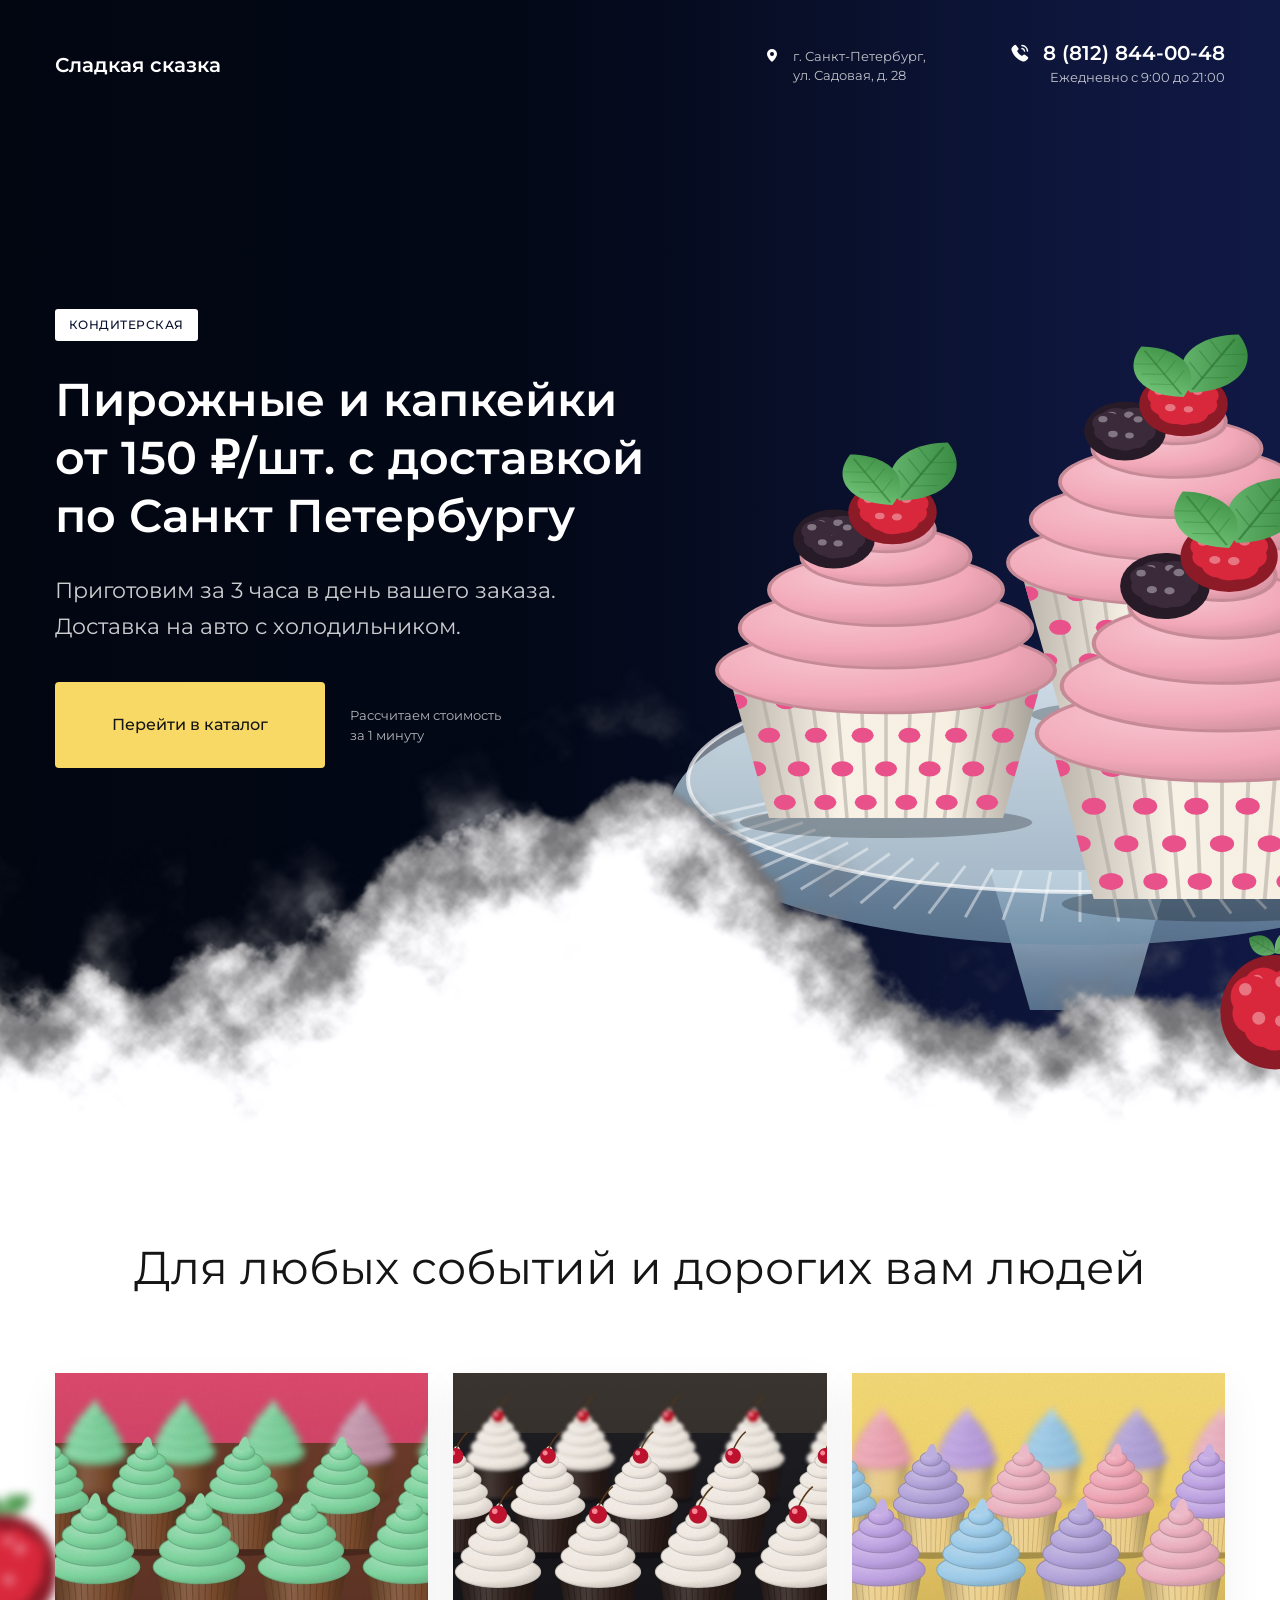
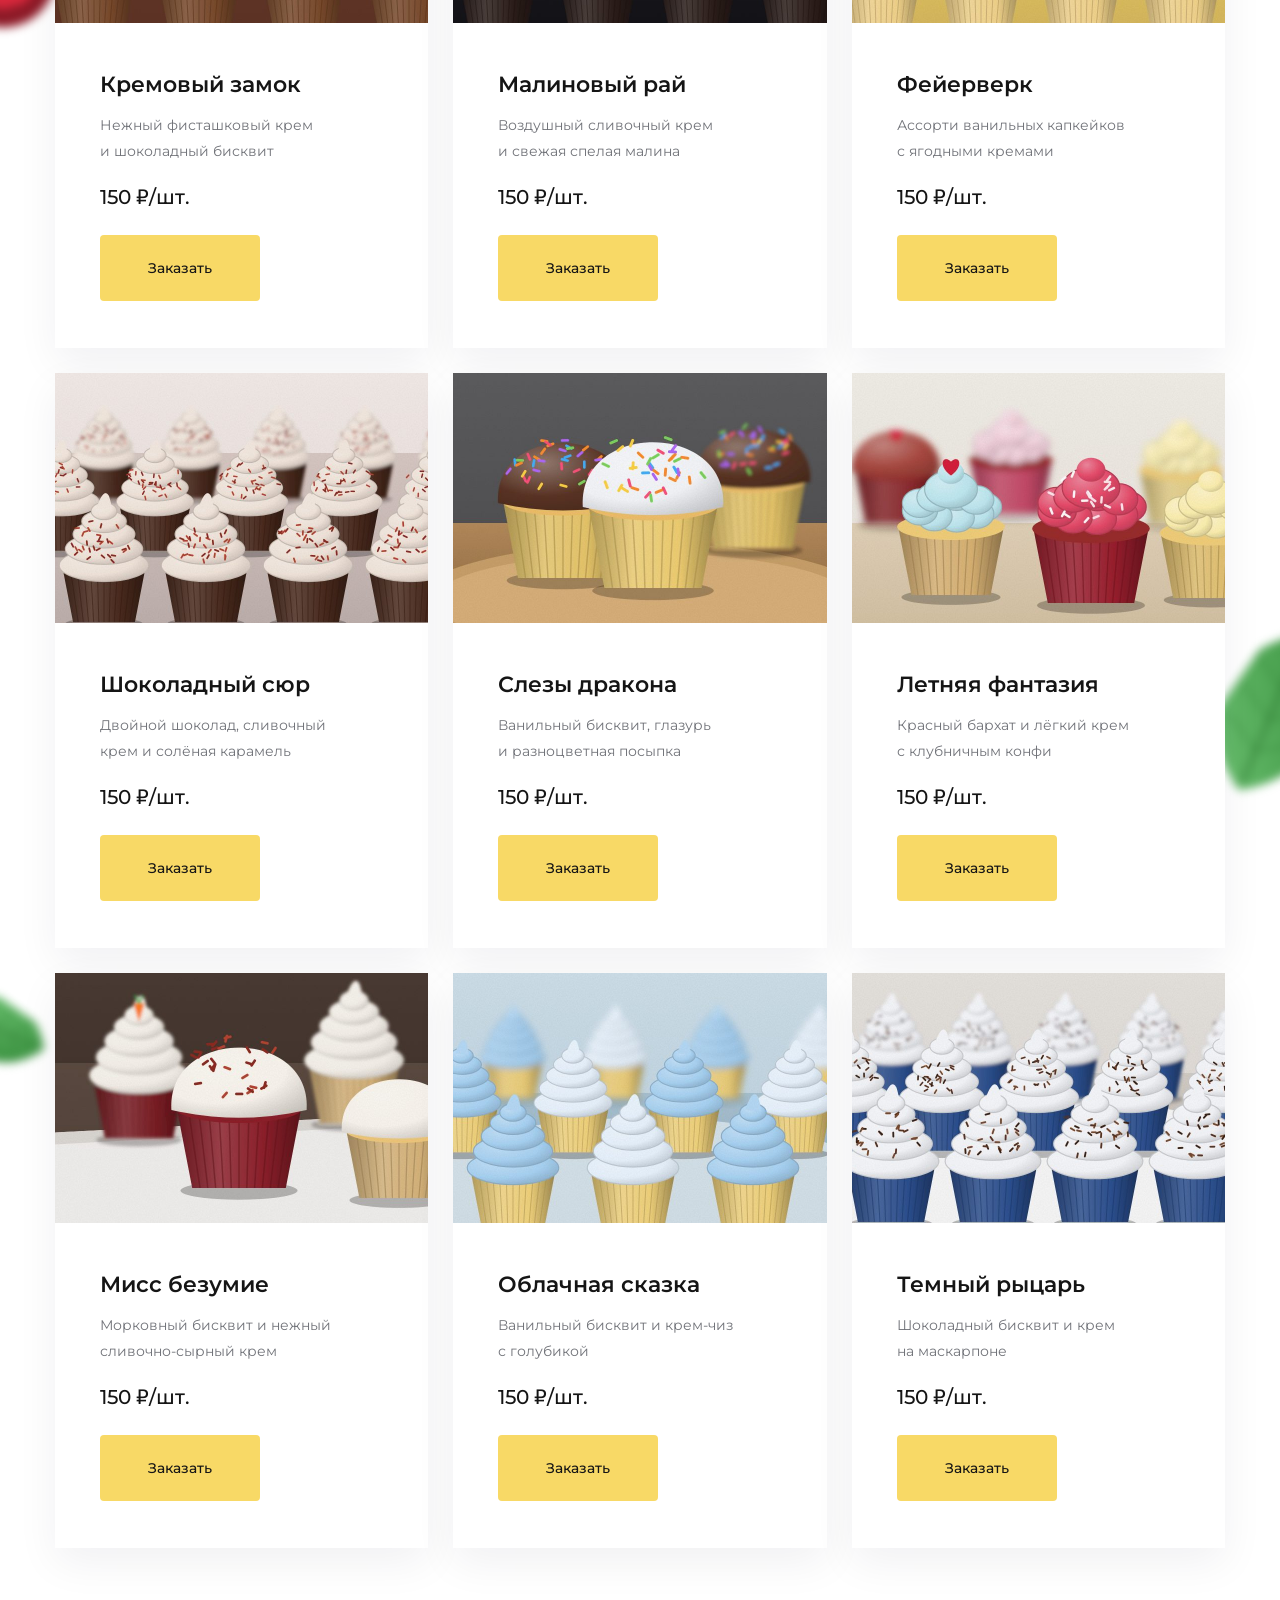
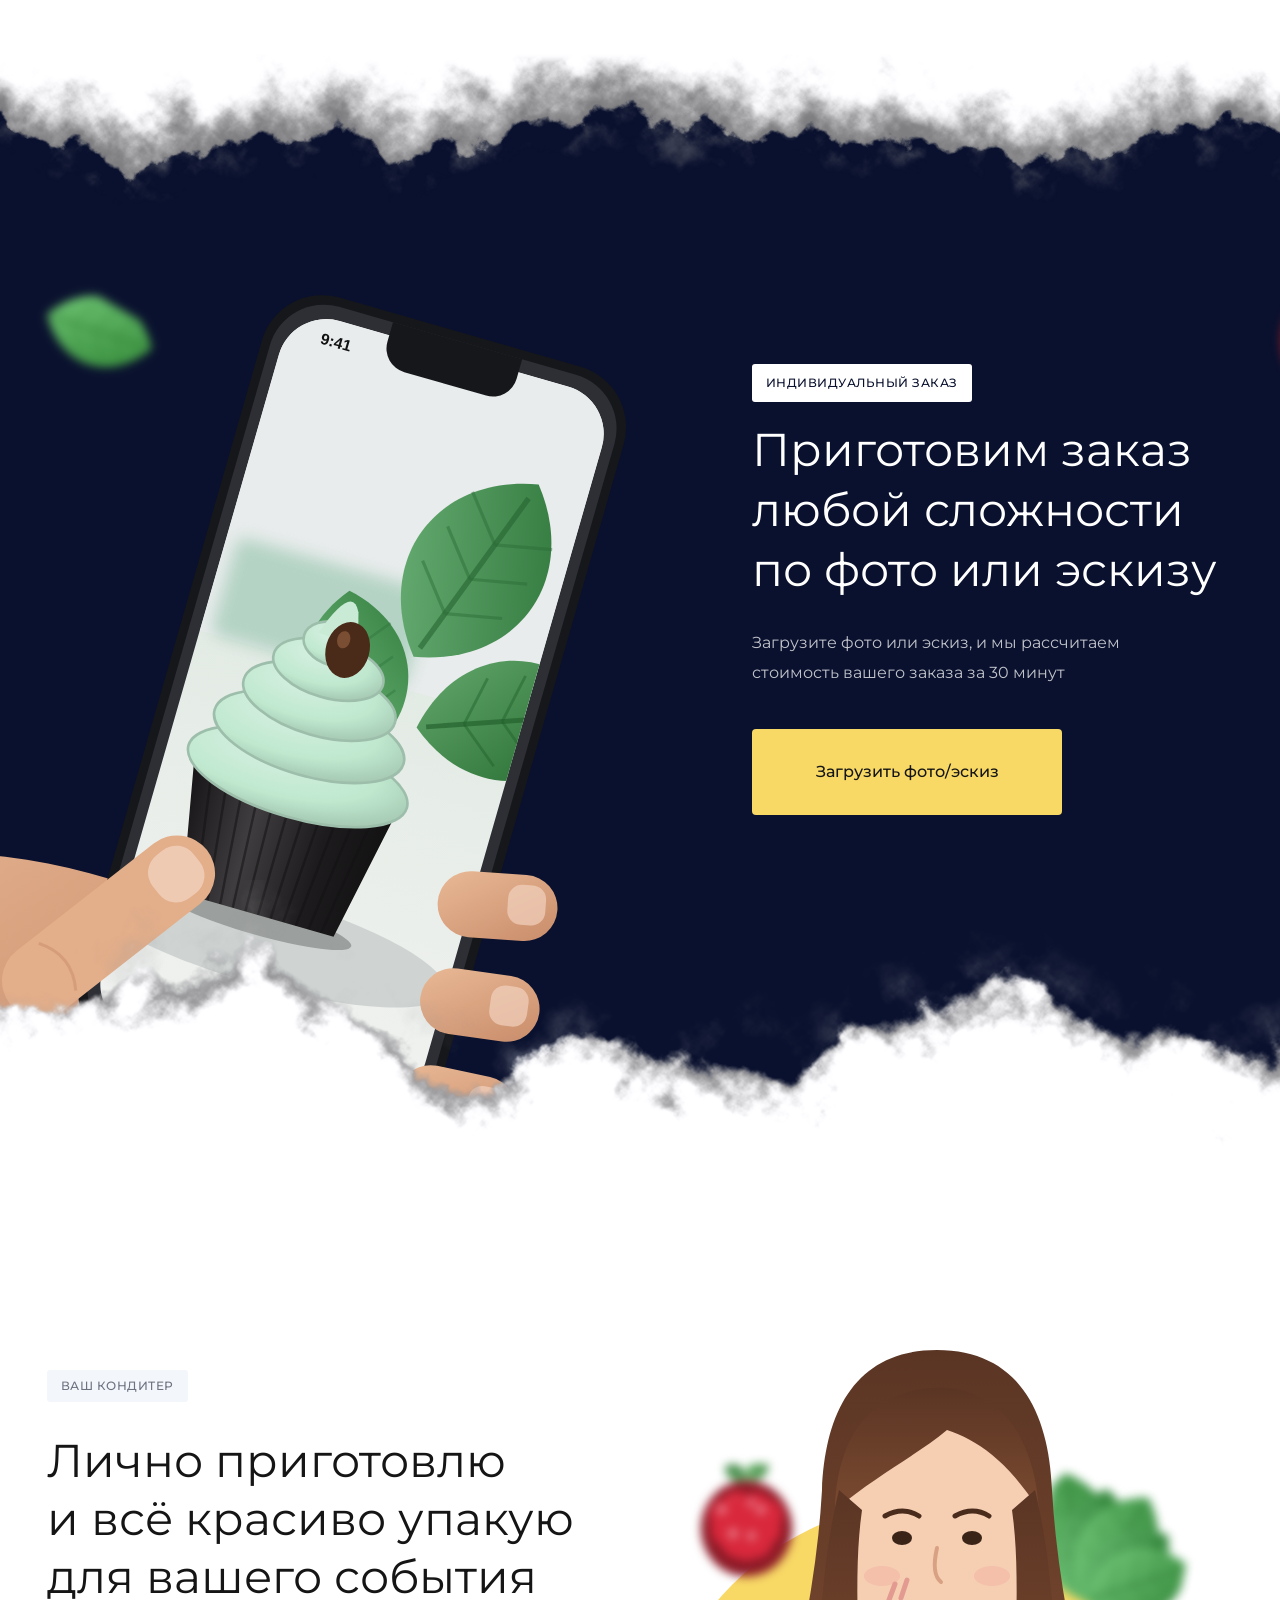
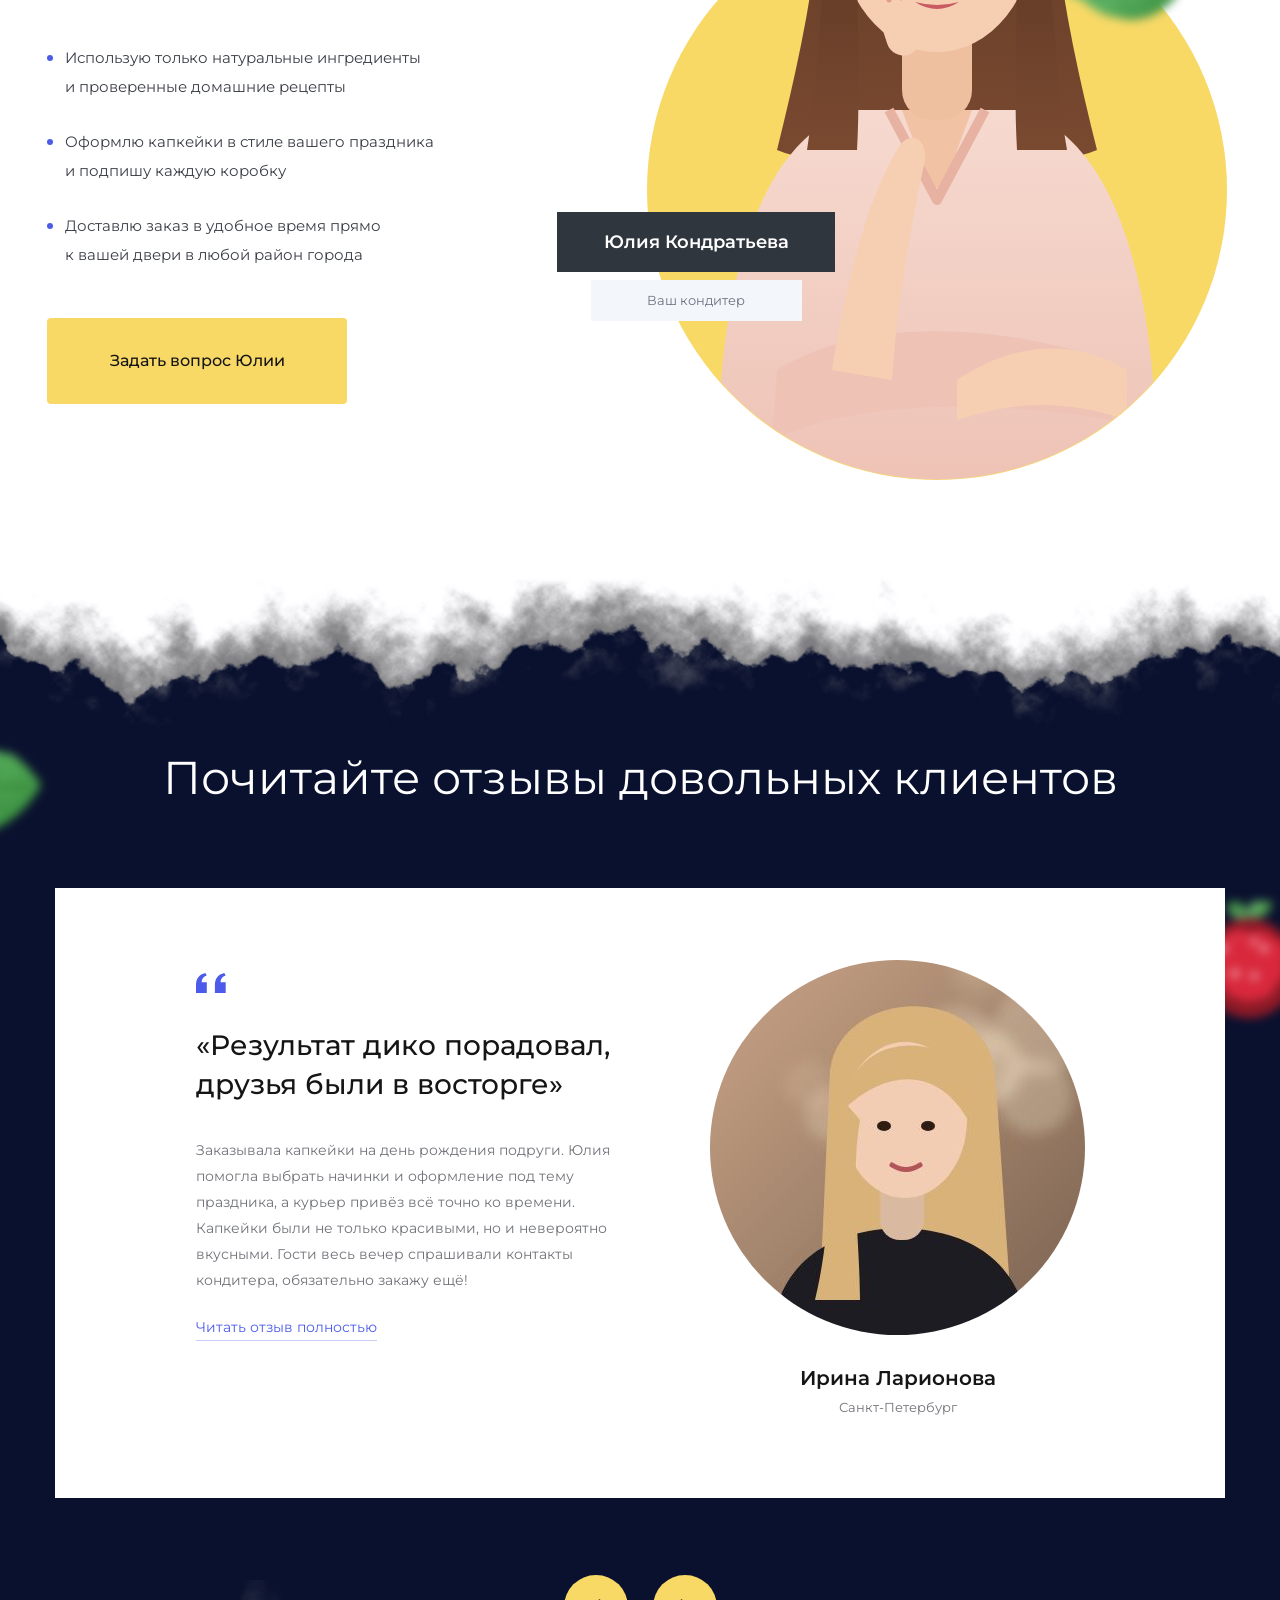
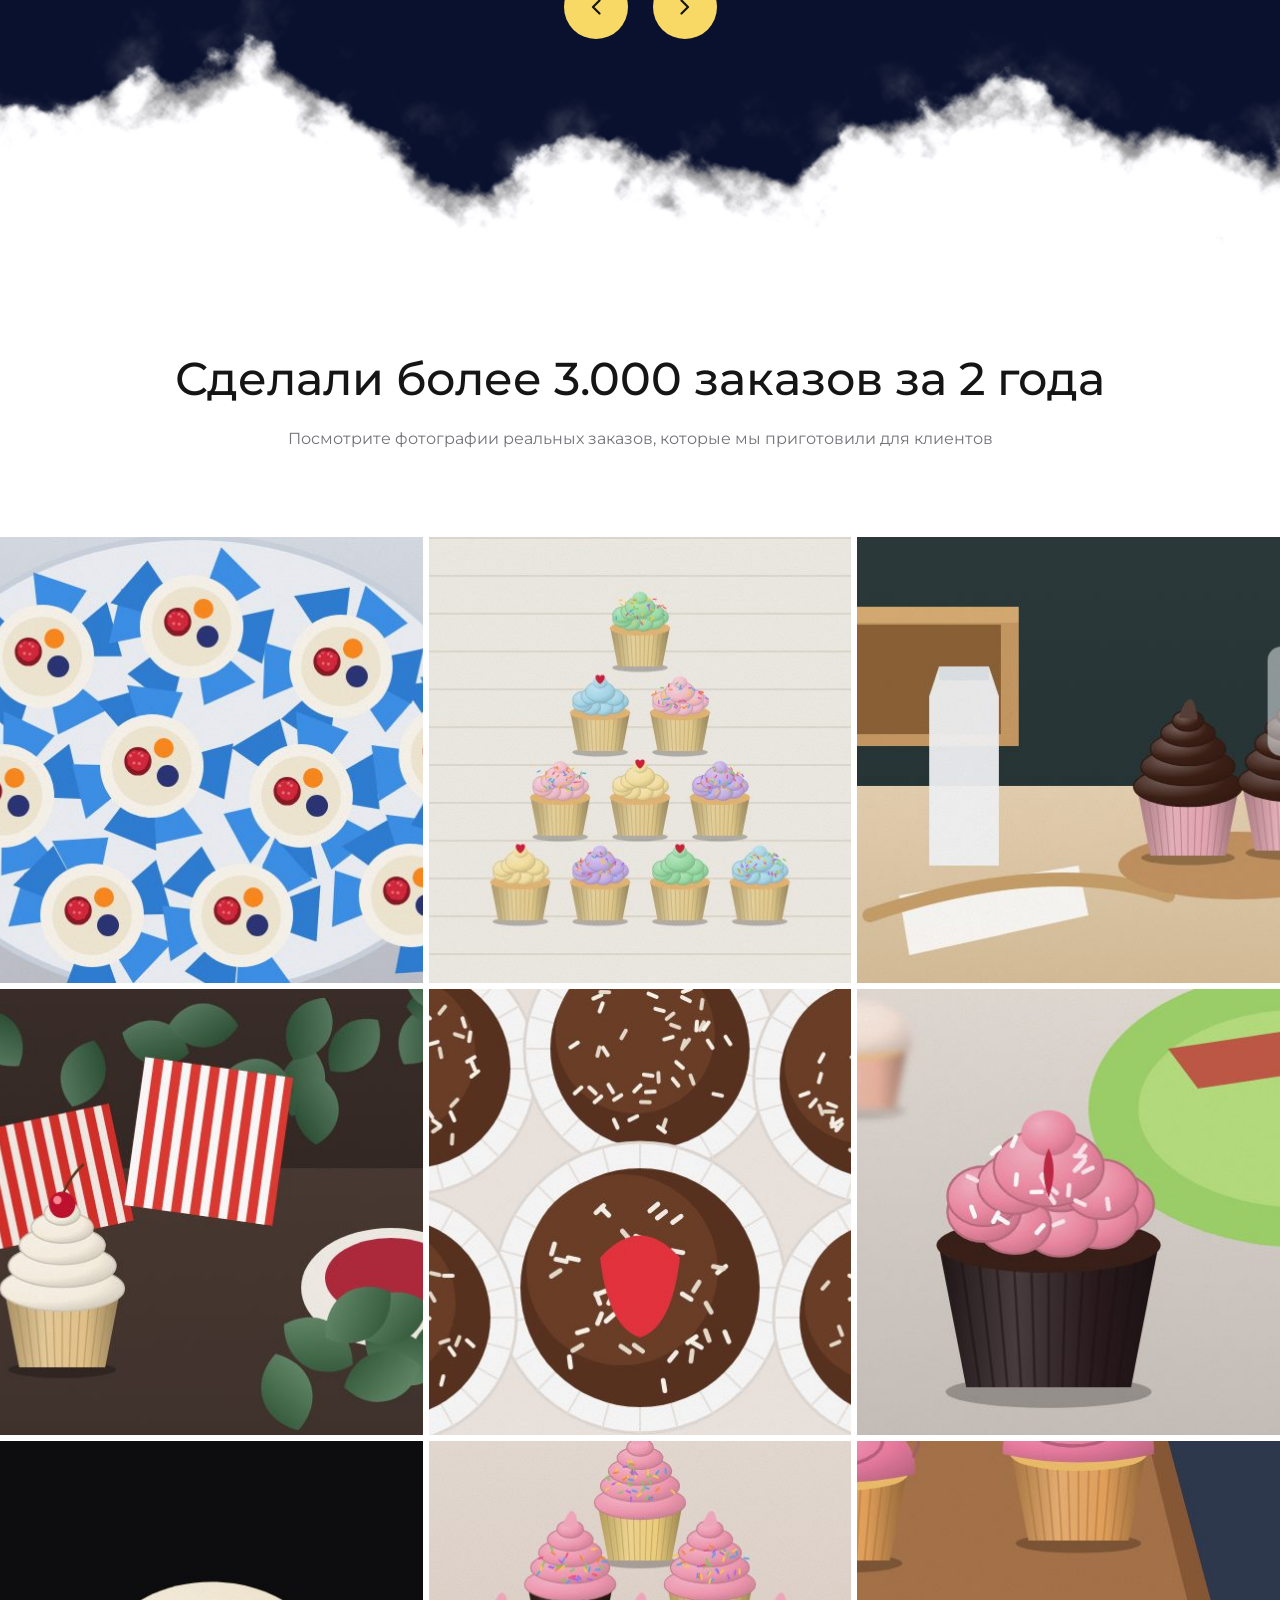
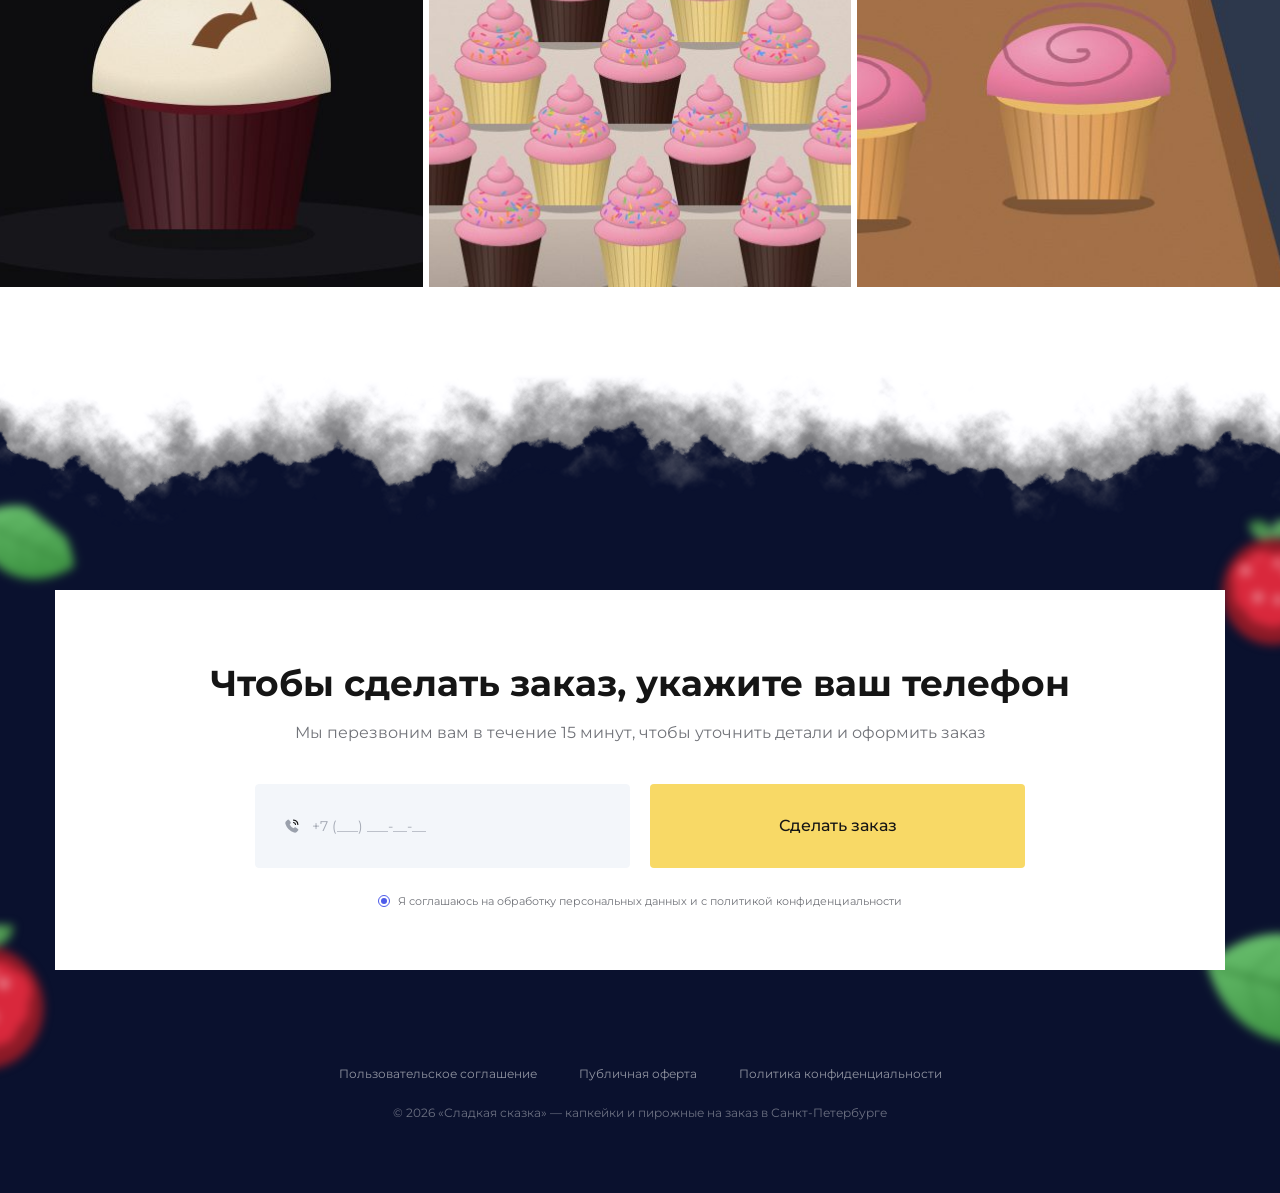
==== cupcakes/index.html @ d8fc904a "Add cupcake shop landing page ("Сладкая сказка") Static HTML/CSS/JS build of the cupcake Figma landi" ====
<!DOCTYPE html>
<html lang="ru">
<head>
  <meta charset="UTF-8">
  <meta name="viewport" content="width=device-width, initial-scale=1.0">
  <title>Сладкая сказка — пирожные и капкейки с доставкой по Санкт-Петербургу</title>
  <meta name="description" content="Пирожные и капкейки от 150 ₽/шт. Приготовим за 3 часа в день заказа и доставим по Санкт-Петербургу.">
  <link rel="stylesheet" href="css/fonts.css">
  <link rel="stylesheet" href="css/style.css">
</head>
<body>
  <svg width="0" height="0" style="position:absolute" aria-hidden="true">
    <symbol id="i-pin" viewBox="0 0 10 13">
      <path d="M5 0a5 5 0 0 0-5 5c0 3.75 5 8 5 8s5-4.25 5-8a5 5 0 0 0-5-5Zm0 7a2 2 0 1 1 0-4 2 2 0 0 1 0 4Z"/>
    </symbol>
    <symbol id="i-phone" viewBox="0 0 18 18">
      <path d="M16.6 12.7 14 10.8a1.5 1.5 0 0 0-1.9.1l-1.1 1.1a11.4 11.4 0 0 1-5-5l1.1-1.1a1.5 1.5 0 0 0 .1-1.9L5.3 1.4A1.5 1.5 0 0 0 3.1 1.2L1.4 2.9C.5 3.8.2 5.1.6 6.3a17.6 17.6 0 0 0 11.1 11.1c1.2.4 2.5.1 3.4-.8l1.7-1.7a1.5 1.5 0 0 0-.2-2.2Z"/>
      <path d="M11 1.5a6 6 0 0 1 5.5 5.5M11 4.5a3 3 0 0 1 2.5 2.5" fill="none" stroke="currentColor" stroke-width="1.5" stroke-linecap="round"/>
    </symbol>
    <symbol id="i-quote" viewBox="0 0 30 20">
      <path d="M0 20V12.2C0 5.6 3.1 1.5 9.4 0l1.3 2.6C7.4 3.8 5.8 6 5.6 9.2h5.2V20H0Zm18.9 0V12.2c0-6.6 3.1-10.7 9.4-12.2L29.6 2.6c-3.3 1.2-4.9 3.4-5.1 6.6h5.2V20H18.9Z"/>
    </symbol>
    <symbol id="i-chevron-left" viewBox="0 0 10 16">
      <path d="M8.5 1.5 2 8l6.5 6.5" fill="none" stroke="currentColor" stroke-width="2.2" stroke-linecap="round" stroke-linejoin="round"/>
    </symbol>
    <symbol id="i-chevron-right" viewBox="0 0 10 16">
      <path d="M1.5 1.5 8 8l-6.5 6.5" fill="none" stroke="currentColor" stroke-width="2.2" stroke-linecap="round" stroke-linejoin="round"/>
    </symbol>
  </svg>

  <!-- ===== Hero ===== -->
  <section class="hero">
    <img class="decor decor--blur hero__berry hero__berry--left" src="images/decor/raspberry.png" width="140" height="140" alt="">
    <img class="decor decor--blur hero__berry hero__berry--right" src="images/decor/raspberry.png" width="140" height="140" alt="">
    <img class="hero__image" src="images/hero/cupcakes.png" width="940" height="860" alt="Капкейки с ягодами на стеклянной подставке">
    <img class="decor hero__berry hero__berry--stand" src="images/decor/raspberry.png" width="140" height="140" alt="">
    <img class="hero__cloud" src="images/clouds/cloud-hero.png" width="1920" height="520" alt="">
    <img class="decor decor--blur hero__leaf" src="images/decor/leaf.png" width="180" height="120" alt="">

    <div class="container">
      <header class="header">
        <a class="logo" href="#">Сладкая сказка</a>
        <div class="header__contacts">
          <address class="header__address">
            <svg class="header__icon header__icon--pin"><use href="#i-pin"/></svg>
            <span>г. Санкт-Петербург, <br>ул. Садовая, д. 28</span>
          </address>
          <div class="header__phone">
            <svg class="header__icon header__icon--phone"><use href="#i-phone"/></svg>
            <a class="header__tel" href="tel:+78128440048">8 (812) 844-00-48</a>
            <span class="header__hours">Ежедневно с 9:00 до 21:00</span>
          </div>
        </div>
      </header>

      <div class="hero__content">
        <span class="tag">Кондитерская</span>
        <h1 class="hero__title">Пирожные и капкейки <br>от 150 ₽/шт. с доставкой <br>по Санкт Петербургу</h1>
        <p class="hero__text">Приготовим за 3 часа в день вашего заказа. <br>Доставка на авто с холодильником.</p>
        <div class="hero__actions">
          <a class="btn hero__btn" href="#catalog">Перейти в каталог</a>
          <p class="hero__note">Рассчитаем стоимость <br>за 1 минуту</p>
        </div>
      </div>
    </div>
  </section>

  <!-- ===== Catalog ===== -->
  <section class="catalog" id="catalog">
    <img class="decor decor--blur catalog__berry" src="images/decor/raspberry.png" width="140" height="140" alt="">
    <img class="decor decor--blur catalog__leaf catalog__leaf--right" src="images/decor/leaf.png" width="180" height="120" alt="">
    <img class="decor decor--blur catalog__leaf catalog__leaf--left" src="images/decor/leaf.png" width="180" height="120" alt="">

    <div class="container">
      <h2 class="title">Для любых событий и дорогих вам людей</h2>

      <ul class="catalog__list">
        <li class="card">
          <img class="card__image" src="images/catalog/cupcake-1.jpg" width="375" height="250" alt="Капкейки «Кремовый замок»">
          <div class="card__body">
            <h3 class="card__title">Кремовый замок</h3>
            <p class="card__text">Нежный фисташковый крем <br>и шоколадный бисквит</p>
            <p class="card__price">150 ₽/шт.</p>
            <a class="btn btn--sm card__btn" href="#order">Заказать</a>
          </div>
        </li>
        <li class="card">
          <img class="card__image" src="images/catalog/cupcake-2.jpg" width="375" height="250" alt="Капкейки «Малиновый рай»">
          <div class="card__body">
            <h3 class="card__title">Малиновый рай</h3>
            <p class="card__text">Воздушный сливочный крем <br>и свежая спелая малина</p>
            <p class="card__price">150 ₽/шт.</p>
            <a class="btn btn--sm card__btn" href="#order">Заказать</a>
          </div>
        </li>
        <li class="card">
          <img class="card__image" src="images/catalog/cupcake-3.jpg" width="375" height="250" alt="Капкейки «Фейерверк»">
          <div class="card__body">
            <h3 class="card__title">Фейерверк</h3>
            <p class="card__text">Ассорти ванильных капкейков <br>с ягодными кремами</p>
            <p class="card__price">150 ₽/шт.</p>
            <a class="btn btn--sm card__btn" href="#order">Заказать</a>
          </div>
        </li>
        <li class="card">
          <img class="card__image" src="images/catalog/cupcake-4.jpg" width="375" height="250" alt="Капкейки «Шоколадный сюр»">
          <div class="card__body">
            <h3 class="card__title">Шоколадный сюр</h3>
            <p class="card__text">Двойной шоколад, сливочный <br>крем и солёная карамель</p>
            <p class="card__price">150 ₽/шт.</p>
            <a class="btn btn--sm card__btn" href="#order">Заказать</a>
          </div>
        </li>
        <li class="card">
          <img class="card__image" src="images/catalog/cupcake-5.jpg" width="375" height="250" alt="Капкейки «Слезы дракона»">
          <div class="card__body">
            <h3 class="card__title">Слезы дракона</h3>
            <p class="card__text">Ванильный бисквит, глазурь <br>и разноцветная посыпка</p>
            <p class="card__price">150 ₽/шт.</p>
            <a class="btn btn--sm card__btn" href="#order">Заказать</a>
          </div>
        </li>
        <li class="card">
          <img class="card__image" src="images/catalog/cupcake-6.jpg" width="375" height="250" alt="Капкейки «Летняя фантазия»">
          <div class="card__body">
            <h3 class="card__title">Летняя фантазия</h3>
            <p class="card__text">Красный бархат и лёгкий крем <br>с клубничным конфи</p>
            <p class="card__price">150 ₽/шт.</p>
            <a class="btn btn--sm card__btn" href="#order">Заказать</a>
          </div>
        </li>
        <li class="card">
          <img class="card__image" src="images/catalog/cupcake-7.jpg" width="375" height="250" alt="Капкейки «Мисс безумие»">
          <div class="card__body">
            <h3 class="card__title">Мисс безумие</h3>
            <p class="card__text">Морковный бисквит и нежный <br>сливочно-сырный крем</p>
            <p class="card__price">150 ₽/шт.</p>
            <a class="btn btn--sm card__btn" href="#order">Заказать</a>
          </div>
        </li>
        <li class="card">
          <img class="card__image" src="images/catalog/cupcake-8.jpg" width="375" height="250" alt="Капкейки «Облачная сказка»">
          <div class="card__body">
            <h3 class="card__title">Облачная сказка</h3>
            <p class="card__text">Ванильный бисквит и крем-чиз <br>с голубикой</p>
            <p class="card__price">150 ₽/шт.</p>
            <a class="btn btn--sm card__btn" href="#order">Заказать</a>
          </div>
        </li>
        <li class="card">
          <img class="card__image" src="images/catalog/cupcake-9.jpg" width="375" height="250" alt="Капкейки «Темный рыцарь»">
          <div class="card__body">
            <h3 class="card__title">Темный рыцарь</h3>
            <p class="card__text">Шоколадный бисквит и крем <br>на маскарпоне</p>
            <p class="card__price">150 ₽/шт.</p>
            <a class="btn btn--sm card__btn" href="#order">Заказать</a>
          </div>
        </li>
      </ul>
    </div>
  </section>

  <!-- ===== Custom order ===== -->
  <section class="custom dark">
    <img class="cloud cloud--top" src="images/clouds/cloud-top.png" width="1920" height="170" alt="">
    <img class="decor decor--blur custom__leaf" src="images/decor/leaf.png" width="180" height="120" alt="">
    <img class="decor decor--blur custom__berry" src="images/decor/raspberry.png" width="140" height="140" alt="">
    <img class="custom__image" src="images/custom/phone-hand.png" width="960" height="880" alt="Фото капкейка на экране телефона">
    <img class="cloud cloud--bottom" src="images/clouds/cloud-bottom.png" width="1920" height="300" alt="">

    <div class="container">
      <div class="custom__content">
        <span class="tag">Индивидуальный заказ</span>
        <h2 class="title title--left custom__title">Приготовим заказ <br>любой сложности <br>по фото или эскизу</h2>
        <p class="custom__text">Загрузите фото или эскиз, и мы рассчитаем <br>стоимость вашего заказа за 30 минут</p>
        <label class="btn custom__btn">
          <input class="visually-hidden" type="file" accept="image/*" data-upload>
          <span data-upload-label>Загрузить фото/эскиз</span>
        </label>
      </div>
    </div>
  </section>

  <!-- ===== About ===== -->
  <section class="about">
    <div class="container">
      <div class="about__content">
        <span class="tag tag--light">Ваш кондитер</span>
        <h2 class="title title--left about__title">Лично приготовлю <br>и всё красиво упакую <br>для вашего события</h2>
        <ul class="about__list">
          <li>Использую только натуральные ингредиенты <br>и проверенные домашние рецепты</li>
          <li>Оформлю капкейки в стиле вашего праздника <br>и подпишу каждую коробку</li>
          <li>Доставлю заказ в удобное время прямо <br>к вашей двери в любой район города</li>
        </ul>
        <a class="btn about__btn" href="#order">Задать вопрос Юлии</a>
      </div>

      <div class="about__photo">
        <img class="decor decor--blur about__berry" src="images/decor/raspberry.png" width="140" height="140" alt="">
        <img class="decor decor--blur about__mint" src="images/decor/mint.png" width="160" height="200" alt="">
        <img class="about__person" src="images/about/confectioner.png" width="560" height="800" alt="Кондитер Юлия Кондратьева">
        <div class="about__badge">
          <span class="about__name">Юлия Кондратьева</span>
          <span class="about__role">Ваш кондитер</span>
        </div>
      </div>
    </div>
  </section>

  <!-- ===== Reviews ===== -->
  <section class="reviews dark">
    <img class="cloud cloud--top" src="images/clouds/cloud-top.png" width="1920" height="170" alt="">
    <img class="decor decor--blur reviews__leaf" src="images/decor/leaf.png" width="180" height="120" alt="">
    <img class="decor decor--blur reviews__berry" src="images/decor/raspberry.png" width="140" height="140" alt="">
    <img class="cloud cloud--bottom" src="images/clouds/cloud-bottom.png" width="1920" height="300" alt="">

    <div class="container">
      <h2 class="title title--light">Почитайте отзывы довольных клиентов</h2>

      <div class="slider" data-slider>
        <div class="slider__track">
          <article class="review is-active" data-slide>
            <div class="review__body">
              <svg class="review__quote"><use href="#i-quote"/></svg>
              <h3 class="review__title">«Результат дико порадовал, <br>друзья были в восторге»</h3>
              <p class="review__text">Заказывала капкейки на день рождения подруги. Юлия помогла выбрать начинки и оформление под тему праздника, а курьер привёз всё точно ко времени. Капкейки были не только красивыми, но и невероятно вкусными. Гости весь вечер спрашивали контакты кондитера, обязательно закажу ещё!</p>
              <a class="review__link" href="#">Читать отзыв полностью</a>
            </div>
            <div class="review__author">
              <img class="review__photo" src="images/reviews/client-1.jpg" width="375" height="375" alt="Ирина Ларионова">
              <p class="review__name">Ирина Ларионова</p>
              <p class="review__city">Санкт-Петербург</p>
            </div>
          </article>
          <article class="review is-next" data-slide aria-hidden="true">
            <div class="review__body">
              <svg class="review__quote"><use href="#i-quote"/></svg>
              <h3 class="review__title">«Спасибо за праздник, <br>дети съели всё до крошки»</h3>
              <p class="review__text">Брали набор капкейков на выпускной в детском саду. Каждый капкейк был украшен по-своему, а коробки подписаны именами детей. Всё доставили аккуратно, крем не помялся, и даже воспитатели попросили рецепт. Цена приятно удивила, спасибо Юлии за заботу и внимание к деталям!</p>
              <a class="review__link" href="#">Читать отзыв полностью</a>
            </div>
            <div class="review__author">
              <img class="review__photo" src="images/reviews/client-2.jpg" width="375" height="375" alt="Анна Смирнова">
              <p class="review__name">Анна Смирнова</p>
              <p class="review__city">Пушкин</p>
            </div>
          </article>
          <article class="review is-prev" data-slide aria-hidden="true">
            <div class="review__body">
              <svg class="review__quote"><use href="#i-quote"/></svg>
              <h3 class="review__title">«Лучший торт-капкейк <br>на нашей свадьбе»</h3>
              <p class="review__text">Искали кондитера для небольшой свадьбы и остановились на Юлии. Сделали башню из капкейков в цветах нашего праздника, всё получилось даже лучше, чем на эскизе. Гости фотографировали её весь вечер, а вкус был просто потрясающий. Рекомендую всем, кто хочет красиво и вкусно!</p>
              <a class="review__link" href="#">Читать отзыв полностью</a>
            </div>
            <div class="review__author">
              <img class="review__photo" src="images/reviews/client-3.jpg" width="375" height="375" alt="Мария Орлова">
              <p class="review__name">Мария Орлова</p>
              <p class="review__city">Санкт-Петербург</p>
            </div>
          </article>
        </div>
        <div class="slider__nav">
          <button class="slider__btn" type="button" aria-label="Предыдущий отзыв" data-prev>
            <svg><use href="#i-chevron-left"/></svg>
          </button>
          <button class="slider__btn" type="button" aria-label="Следующий отзыв" data-next>
            <svg><use href="#i-chevron-right"/></svg>
          </button>
        </div>
      </div>
    </div>
  </section>

  <!-- ===== Gallery ===== -->
  <section class="gallery">
    <div class="container">
      <h2 class="title gallery__title">Сделали более 3.000 заказов за 2 года</h2>
      <p class="subtitle">Посмотрите фотографии реальных заказов, которые мы приготовили для клиентов</p>
    </div>
    <ul class="gallery__grid">
      <li><img src="images/gallery/order-1.jpg" width="640" height="448" alt="Капкейки с ягодами в синих обёртках" loading="lazy"></li>
      <li><img src="images/gallery/order-2.jpg" width="640" height="448" alt="Мини-капкейки к празднику" loading="lazy"></li>
      <li><img src="images/gallery/order-3.jpg" width="640" height="448" alt="Шоколадные капкейки" loading="lazy"></li>
      <li><img src="images/gallery/order-4.jpg" width="640" height="448" alt="Новогодний заказ с подарками" loading="lazy"></li>
      <li><img src="images/gallery/order-5.jpg" width="640" height="448" alt="Шоколадные тарталетки с клубникой" loading="lazy"></li>
      <li><img src="images/gallery/order-6.jpg" width="640" height="448" alt="Розовый капкейк" loading="lazy"></li>
      <li><img src="images/gallery/order-7.jpg" width="640" height="448" alt="Капкейк «Красный бархат»" loading="lazy"></li>
      <li><img src="images/gallery/order-8.jpg" width="640" height="448" alt="Пирамида из капкейков" loading="lazy"></li>
      <li><img src="images/gallery/order-9.jpg" width="640" height="448" alt="Капкейки с кремовыми розами" loading="lazy"></li>
    </ul>
  </section>

  <!-- ===== Order + footer ===== -->
  <footer class="footer dark" id="order">
    <img class="cloud cloud--top" src="images/clouds/cloud-top.png" width="1920" height="170" alt="">
    <img class="decor decor--blur footer__leaf footer__leaf--top" src="images/decor/leaf.png" width="180" height="120" alt="">
    <img class="decor decor--blur footer__berry footer__berry--top" src="images/decor/raspberry.png" width="140" height="140" alt="">
    <img class="decor decor--blur footer__berry footer__berry--bottom" src="images/decor/raspberry.png" width="140" height="140" alt="">
    <img class="decor decor--blur footer__leaf footer__leaf--bottom" src="images/decor/leaf.png" width="180" height="120" alt="">

    <div class="container">
      <form class="order" data-order novalidate>
        <h2 class="order__title">Чтобы сделать заказ, укажите ваш телефон</h2>
        <p class="order__text">Мы перезвоним вам в течение 15 минут, чтобы уточнить детали и оформить заказ</p>
        <div class="order__row">
          <label class="order__field">
            <svg class="order__icon"><use href="#i-phone"/></svg>
            <input class="order__input" type="tel" name="phone" placeholder="+7 (___) ___-__-__" autocomplete="tel" aria-label="Ваш телефон" data-phone required>
          </label>
          <button class="btn order__btn" type="submit">Сделать заказ</button>
        </div>
        <label class="order__agree">
          <input class="visually-hidden" type="checkbox" name="agree" checked required>
          <span class="order__check"></span>
          Я соглашаюсь на обработку персональных данных и с политикой конфиденциальности
        </label>
        <p class="order__status" role="status" aria-live="polite"></p>
      </form>

      <nav class="footer__nav">
        <a href="#">Пользовательское соглашение</a>
        <a href="#">Публичная оферта</a>
        <a href="#">Политика конфиденциальности</a>
      </nav>
      <p class="footer__copy">© 2026 «Сладкая сказка» — капкейки и пирожные на заказ в Санкт-Петербурге</p>
    </div>
  </footer>

  <script src="js/main.js"></script>
</body>
</html>
---- cupcakes/css/fonts.css ----
/* Montserrat (variable, 100–900), SIL Open Font License 1.1.
   Embedded so the page renders correctly even when opened straight from disk (file://). */
@font-face {
  font-family: "Montserrat";
  src: url([data-uri]) format("woff2");
  font-weight: 100 900;
  font-style: normal;
  font-display: swap;
  unicode-range: U+0301, U+0400-045F, U+0490-0491, U+04B0-04B1, U+2116;
}
@font-face {
  font-family: "Montserrat";
  src: url([data-uri]) format("woff2");
  font-weight: 100 900;
  font-style: normal;
  font-display: swap;
  unicode-range: U+0000-00FF, U+0131, U+0152-0153, U+02BB-02BC, U+02C6, U+02DA, U+02DC, U+0304, U+0308, U+0329, U+2000-206F, U+20AC, U+20BD, U+2122, U+2191, U+2193, U+2212, U+2215, U+FEFF, U+FFFD;
}
---- cupcakes/css/style.css ----
/* =========================================================
   Сладкая сказка — cupcake landing
   Desktop frame 1920px, content container 1170px.
   ========================================================= */

:root {
  --dark: #0a112e;
  --hero: #020611;
  --yellow: #f8d966;
  --yellow-hover: #ffe27a;
  --blue: #4d5bea;
  --text: #151515;
  --muted: #717379;
  --light: #f3f6fa;
  --badge: #30363d;
  --container: 1170px;
  --font: "Montserrat", Arial, sans-serif;
}

*,
*::before,
*::after { box-sizing: border-box; }

html { scroll-behavior: smooth; }

body {
  margin: 0;
  min-width: 320px;
  font-family: var(--font);
  font-size: 16px;
  line-height: 1.6;
  color: var(--text);
  background: #fff;
  overflow-x: hidden;
  -webkit-font-smoothing: antialiased;
}

img { display: block; max-width: 100%; height: auto; }
a { color: inherit; text-decoration: none; }
h1, h2, h3, p, ul { margin: 0; padding: 0; }
ul { list-style: none; }
address { font-style: normal; }
button, input { font: inherit; }

.visually-hidden {
  position: absolute;
  width: 1px;
  height: 1px;
  margin: -1px;
  overflow: hidden;
  clip: rect(0 0 0 0);
  white-space: nowrap;
}

.container {
  position: relative;
  z-index: 2;
  width: var(--container);
  max-width: 100%;
  margin: 0 auto;
}

/* ---------- shared ---------- */
.dark { background: var(--dark); color: #fff; }

section,
footer { position: relative; overflow: hidden; }

.decor {
  position: absolute;
  z-index: 1;
  pointer-events: none;
  user-select: none;
}
.decor--blur { filter: blur(5px); }

.cloud {
  position: absolute;
  left: 50%;
  z-index: 1;
  width: 1920px;
  max-width: none;
  transform: translateX(-50%);
  pointer-events: none;
}
.cloud--top { top: 0; }
.cloud--bottom { bottom: 0; }

.title {
  font-size: 46px;
  font-weight: 400;
  line-height: 58px;
  text-align: center;
  color: var(--text);
}
.title--left { text-align: left; }
.title--light,
.dark .title { color: #fff; }

.subtitle {
  margin-top: 18px;
  font-size: 16px;
  line-height: 26px;
  text-align: center;
  color: var(--muted);
}

.tag {
  display: inline-block;
  height: 32px;
  padding: 0 14px;
  font-size: 12px;
  font-weight: 500;
  line-height: 32px;
  letter-spacing: 0.04em;
  text-transform: uppercase;
  color: var(--dark);
  background: #fff;
  border-radius: 3px;
}
.tag--light { color: #6c7280; background: var(--light); }

.btn {
  display: inline-flex;
  align-items: center;
  justify-content: center;
  height: 86px;
  padding: 0 30px;
  font-size: 16px;
  font-weight: 500;
  line-height: 1.2;
  color: var(--text);
  text-align: center;
  background: var(--yellow);
  border: 0;
  border-radius: 4px;
  box-shadow: 0 10px 30px rgba(248, 217, 102, 0);
  cursor: pointer;
  transition: background-color 0.2s, box-shadow 0.2s, transform 0.2s;
}
.btn:hover { background: var(--yellow-hover); box-shadow: 0 10px 30px rgba(248, 217, 102, 0.35); }
.btn:active { transform: translateY(1px); }
.btn:focus-visible { outline: 2px solid var(--blue); outline-offset: 3px; }
.btn--sm { height: 66px; font-size: 14px; }

/* =========================================================
   Hero
   ========================================================= */
.hero {
  height: 1150px;
  color: #fff;
  background: linear-gradient(90deg, #020611 0%, #030817 40%, #060c21 55%, #0a112e 68%, #0e163d 85%, #101944 100%) var(--hero);
}

.header {
  display: flex;
  align-items: flex-start;
  justify-content: space-between;
  padding-top: 42px;
}

.logo {
  margin-top: 11px;
  font-size: 20px;
  font-weight: 600;
  line-height: 24px;
  color: #fff;
}

.header__contacts {
  display: flex;
  align-items: flex-start;
}

.header__address {
  position: relative;
  padding-left: 26px;
  font-size: 13px;
  line-height: 19px;
  color: rgba(255, 255, 255, 0.75);
  margin-top: 5px;
}

.header__icon { position: absolute; fill: currentColor; }
.header__icon--pin { top: 2px; left: 0; width: 10px; height: 13px; color: #fff; }
.header__icon--phone { top: 2px; left: 0; width: 18px; height: 18px; color: #fff; }

.header__phone {
  position: relative;
  display: flex;
  flex-direction: column;
  align-items: flex-end;
  margin-left: 85px;
  padding-left: 32px;
}

.header__tel {
  font-size: 20px;
  font-weight: 600;
  line-height: 22px;
}
.header__tel:hover { color: var(--yellow); }

.header__hours {
  margin-top: 4px;
  font-size: 13px;
  line-height: 18px;
  color: rgba(255, 255, 255, 0.75);
}

.hero__content {
  position: relative;
  z-index: 3;
  padding-top: 223px;
}

.hero__title {
  margin-top: 30px;
  font-size: 46px;
  font-weight: 600;
  line-height: 58px;
}

.hero__text {
  margin-top: 28px;
  font-size: 22px;
  font-weight: 400;
  line-height: 36px;
  color: rgba(255, 255, 255, 0.8);
}

.hero__actions {
  display: flex;
  align-items: center;
  margin-top: 37px;
}

.hero__btn { width: 270px; }

.hero__note {
  margin-left: 25px;
  font-size: 13px;
  line-height: 20px;
  color: rgba(255, 255, 255, 0.7);
}

.hero__image {
  position: absolute;
  top: 150px;
  left: calc(50% + 20px);
  z-index: 1;
  width: 940px;
  max-width: none;
}

.hero__cloud {
  position: absolute;
  bottom: 0;
  left: 50%;
  z-index: 2;
  width: 1920px;
  max-width: none;
  transform: translateX(-50%);
}

.hero__berry--left { top: 255px; left: calc(50% - 962px); width: 135px; }
.hero__berry--right { top: 145px; left: calc(50% + 840px); width: 135px; }
.hero__berry--stand { top: 935px; left: calc(50% + 565px); z-index: 3; width: 140px; }
.hero__leaf { top: 1010px; left: calc(50% - 955px); z-index: 3; width: 245px; transform: rotate(-12deg); }

/* =========================================================
   Catalog
   ========================================================= */
.catalog {
  height: 2096px;
  padding-top: 89px;
}

.catalog__list {
  display: grid;
  grid-template-columns: repeat(3, 1fr);
  gap: 25px;
  margin-top: 76px;
}

.card {
  display: flex;
  flex-direction: column;
  background: #fff;
  box-shadow: 0 15px 40px rgba(10, 17, 46, 0.06);
}

.card__image {
  width: 100%;
  height: 250px;
  object-fit: cover;
}

.card__body {
  display: flex;
  flex-direction: column;
  align-items: flex-start;
  flex-grow: 1;
  padding: 47px 45px 47px;
}

.card__title {
  font-size: 22px;
  font-weight: 600;
  line-height: 30px;
}

.card__text {
  flex-grow: 1;
  margin-top: 12px;
  font-size: 14px;
  line-height: 26px;
  color: var(--muted);
}

.card__price {
  margin-top: 18px;
  font-size: 20px;
  font-weight: 500;
  line-height: 30px;
}

.card__btn {
  width: 160px;
  margin-top: auto;
}

.card__price + .card__btn { margin-top: 23px; }

.catalog__berry { top: 345px; left: calc(50% - 706px); width: 138px; }
.catalog__leaf--right { top: 1110px; left: calc(50% + 552px); width: 185px; transform: rotate(-55deg); }
.catalog__leaf--left { top: 1450px; left: calc(50% - 703px); width: 110px; transform: rotate(35deg); }

/* =========================================================
   Custom order (dark)
   ========================================================= */
.custom {
  height: 1134px;
}

.custom__image {
  position: absolute;
  top: 223px;
  left: calc(50% - 960px);
  z-index: 1;
  width: 960px;
  max-width: none;
}

.custom .cloud--bottom { z-index: 2; }

.custom__content {
  position: relative;
  z-index: 3;
  margin-left: 697px;
  padding-top: 318px;
}

.custom .tag { height: 38px; line-height: 38px; }

.custom__title { margin-top: 18px; line-height: 60px; }

.custom__text {
  margin-top: 28px;
  font-size: 16px;
  line-height: 30px;
  color: rgba(255, 255, 255, 0.75);
}

.custom__btn {
  width: 310px;
  margin-top: 41px;
}

.custom__leaf { top: 254px; left: calc(50% - 606px); width: 120px; transform: rotate(30deg); }
.custom__berry { top: 223px; left: calc(50% + 627px); width: 130px; }

/* =========================================================
   About
   ========================================================= */
.about {
  height: 990px;
}

.about .container {
  display: flex;
  justify-content: space-between;
}

.about__content {
  margin-left: -8px;
  padding-top: 190px;
}

.about__title { margin-top: 30px; }

.about__list {
  margin-top: 37px;
}

.about__list li {
  position: relative;
  padding-left: 18px;
  font-size: 15px;
  line-height: 29px;
  color: #3c3f47;
}
.about__list li + li { margin-top: 26px; }
.about__list li::before {
  content: "";
  position: absolute;
  top: 12px;
  left: 0;
  width: 6px;
  height: 6px;
  background: var(--blue);
  border-radius: 50%;
}

.about__btn {
  width: 300px;
  margin-top: 49px;
}

.about__photo {
  position: relative;
  flex-shrink: 0;
  width: 580px;
  height: 900px;
  margin-top: 100px;
  margin-right: -2px;
}

.about__photo::before {
  content: "";
  position: absolute;
  top: 220px;
  left: 0;
  width: 580px;
  height: 580px;
  background: var(--yellow);
  border-radius: 50%;
}

.about__person {
  position: absolute;
  top: 0;
  left: 10px;
  z-index: 2;
  width: 560px;
  max-width: none;
  /* round bottom: the photo is cut by the circle */
  -webkit-mask:
    linear-gradient(#000, #000) top / 100% 510px no-repeat,
    radial-gradient(circle 290px at 280px 510px, #000 99.5%, transparent 100%) top / 100% 100% no-repeat;
  mask:
    linear-gradient(#000, #000) top / 100% 510px no-repeat,
    radial-gradient(circle 290px at 280px 510px, #000 99.5%, transparent 100%) top / 100% 100% no-repeat;
}

.about__berry { top: 184px; left: 41px; z-index: 1; width: 117px; }
.about__mint { top: 151px; left: 398px; z-index: 1; width: 148px; transform: rotate(12deg); }

.about__badge {
  position: absolute;
  top: 532px;
  left: -90px;
  z-index: 3;
  display: flex;
  flex-direction: column;
  align-items: center;
}

.about__name {
  width: 278px;
  height: 60px;
  font-size: 18px;
  font-weight: 600;
  line-height: 60px;
  text-align: center;
  color: #fff;
  background: var(--badge);
}

.about__role {
  width: 211px;
  height: 41px;
  margin-top: 8px;
  font-size: 13px;
  line-height: 41px;
  text-align: center;
  color: #6c7280;
  background: var(--light);
}

/* =========================================================
   Reviews (dark)
   ========================================================= */
.reviews {
  height: 1310px;
  padding-top: 179px;
}

.reviews .cloud--bottom { z-index: 1; }

.slider {
  position: relative;
  margin-top: 81px;
}

.slider__track {
  position: relative;
  height: 610px;
}

.review {
  position: absolute;
  top: 0;
  left: 0;
  display: flex;
  justify-content: space-between;
  width: 1170px;
  height: 610px;
  padding: 85px 140px 0 141px;
  color: var(--text);
  background: #fff;
  opacity: 0;
  pointer-events: none;
  transition: transform 0.5s ease, opacity 0.5s ease;
}

.review.is-active { opacity: 1; pointer-events: auto; transform: none; }
.review.is-prev { opacity: 0.1; transform: translateX(-1220px) scale(0.77); }
.review.is-next { opacity: 0.1; transform: translateX(1220px) scale(0.77); }

.review__body { width: 430px; }

.review__quote {
  display: block;
  width: 30px;
  height: 20px;
  fill: var(--blue);
}

.review__title {
  margin-top: 33px;
  font-size: 28px;
  font-weight: 500;
  line-height: 39px;
}

.review__text {
  margin-top: 33px;
  font-size: 14px;
  line-height: 26px;
  color: var(--muted);
}

.review__link {
  display: inline-block;
  margin-top: 21px;
  font-size: 14px;
  line-height: 26px;
  color: var(--blue);
  border-bottom: 1px solid rgba(77, 91, 234, 0.3);
}
.review__link:hover { border-bottom-color: var(--blue); }

.review__author {
  display: flex;
  flex-direction: column;
  align-items: center;
  width: 375px;
  margin-top: -13px;
}

.review__photo {
  width: 375px;
  height: 375px;
  object-fit: cover;
  border-radius: 50%;
}

.review__name {
  margin-top: 30px;
  font-size: 20px;
  font-weight: 600;
  line-height: 26px;
}

.review__city {
  margin-top: 6px;
  font-size: 13px;
  line-height: 20px;
  color: var(--muted);
}

.slider__nav {
  display: flex;
  justify-content: center;
  gap: 25px;
  margin-top: 77px;
}

.slider__btn {
  display: flex;
  align-items: center;
  justify-content: center;
  width: 64px;
  height: 64px;
  padding: 0;
  color: var(--text);
  background: var(--yellow);
  border: 0;
  border-radius: 50%;
  cursor: pointer;
  transition: background-color 0.2s, transform 0.2s;
}
.slider__btn:hover { background: var(--yellow-hover); transform: scale(1.06); }
.slider__btn:focus-visible { outline: 2px solid #fff; outline-offset: 3px; }
.slider__btn svg { width: 10px; height: 16px; }

.reviews__leaf { top: 176px; left: calc(50% - 760px); width: 165px; transform: rotate(10deg); }
.reviews__berry { top: 331px; left: calc(50% + 548px); width: 122px; }

/* =========================================================
   Gallery
   ========================================================= */
.gallery {
  height: 1687px;
  padding-top: 70px;
}

.gallery__title { font-weight: 500; }

.gallery__grid {
  display: grid;
  grid-template-columns: repeat(3, 1fr);
  gap: 6px;
  margin-top: 85px;
}

.gallery__grid img {
  width: 100%;
  height: 446px;
  object-fit: cover;
}

/* =========================================================
   Order form + footer (dark)
   ========================================================= */
.footer {
  height: 826px;
  padding-top: 223px;
}

.order {
  position: relative;
  z-index: 2;
  height: 380px;
  padding-top: 71px;
  text-align: center;
  color: var(--text);
  background: #fff;
}

.order__title {
  font-size: 36px;
  font-weight: 700;
  line-height: 44px;
}

.order__text {
  margin-top: 15px;
  font-size: 16px;
  line-height: 26px;
  color: var(--muted);
}

.order__row {
  display: flex;
  justify-content: center;
  gap: 20px;
  margin-top: 38px;
}

.order__field {
  position: relative;
  display: block;
  width: 375px;
}

.order__icon {
  position: absolute;
  top: 50%;
  left: 30px;
  width: 14px;
  height: 14px;
  fill: #9aa0ab;
  transform: translateY(-50%);
}

.order__input {
  width: 100%;
  height: 84px;
  padding: 0 20px 0 56px;
  font-size: 14px;
  color: var(--text);
  background: var(--light);
  border: 1px solid var(--light);
  border-radius: 4px;
  outline: none;
  transition: border-color 0.2s;
}
.order__input::placeholder { color: #a3a8b3; }
.order__input:focus { border-color: var(--blue); }
.order__input.is-invalid { border-color: #e5484d; }

.order__btn { width: 375px; height: 84px; }

.order__agree {
  display: inline-flex;
  align-items: center;
  margin-top: 25px;
  font-size: 11px;
  line-height: 16px;
  color: var(--muted);
  cursor: pointer;
}

.order__check {
  position: relative;
  flex-shrink: 0;
  width: 12px;
  height: 12px;
  margin-right: 8px;
  border: 1px solid var(--blue);
  border-radius: 50%;
}
.order__check::after {
  content: "";
  position: absolute;
  inset: 2px;
  background: var(--blue);
  border-radius: 50%;
  transform: scale(0);
  transition: transform 0.15s;
}
.order__agree input:checked + .order__check::after { transform: scale(1); }
.order__agree input:focus-visible + .order__check { outline: 2px solid var(--blue); outline-offset: 2px; }

.order__status {
  position: absolute;
  right: 0;
  bottom: 16px;
  left: 0;
  font-size: 13px;
  line-height: 18px;
  color: #2e9f5b;
}
.order__status.is-error { color: #e5484d; }

.footer__nav {
  display: flex;
  justify-content: center;
  gap: 42px;
  margin-top: 95px;
  font-size: 12px;
  line-height: 18px;
  color: rgba(255, 255, 255, 0.55);
}
.footer__nav a:hover { color: #fff; }

.footer__copy {
  margin-top: 21px;
  font-size: 12px;
  line-height: 18px;
  text-align: center;
  color: rgba(255, 255, 255, 0.4);
}

.footer__leaf--top { top: 143px; left: calc(50% - 682px); width: 120px; transform: rotate(38deg); }
.footer__berry--top { top: 153px; left: calc(50% + 568px); width: 130px; }
.footer__berry--bottom { top: 558px; left: calc(50% - 730px); width: 150px; }
.footer__leaf--bottom { top: 573px; left: calc(50% + 548px); width: 185px; transform: rotate(28deg); }

/* =========================================================
   Responsive
   ========================================================= */
@media (max-width: 1229px) {
  :root { --container: calc(100% - 60px); }

  .hero__image { top: 420px; left: auto; right: -60px; width: 520px; }
  .hero__berry--stand { top: 860px; left: auto; right: 40px; width: 110px; }
  .about__content { margin-left: 0; }
  .card__text br { display: none; }
  .custom__content { margin-left: auto; width: 470px; }
  .custom__image { left: -300px; }
  .review { width: 100%; padding: 70px 60px 0; }
  .review.is-prev { transform: translateX(-105%) scale(0.77); }
  .review.is-next { transform: translateX(105%) scale(0.77); }
  .order__row { padding: 0 30px; }
}

@media (max-width: 991px) {
  .title { font-size: 36px; line-height: 46px; }
  .title br { display: none; }

  .hero { display: flex; flex-direction: column; height: auto; padding-bottom: 170px; }
  .hero > .container { order: 1; }
  .hero__image { order: 2; position: relative; top: auto; right: auto; left: auto; width: 560px; max-width: calc(100% - 40px); margin: 30px auto 0; }
  .hero__cloud { width: 1400px; }
  .hero__content { padding-top: 120px; }
  .hero__title { font-size: 38px; line-height: 48px; }
  .hero__berry--stand { top: auto; bottom: 70px; right: 30px; }
  .hero__leaf { top: auto; bottom: 20px; width: 180px; left: -40px; }
  .cloud { width: 1400px; }
  .header__address { display: none; }

  .catalog { padding-top: 60px; padding-bottom: 80px; }
  .catalog__list { grid-template-columns: repeat(2, 1fr); margin-top: 50px; }
  .catalog .decor { display: none; }

  .custom { height: auto; padding: 160px 0 260px; }
  .custom__content { width: auto; margin-left: 0; padding-top: 0; }
  .custom__image { top: auto; bottom: -120px; left: auto; right: -320px; width: 640px; opacity: 0.35; }

  .about { height: auto; padding: 80px 0 140px; }
  .about .container { flex-direction: column; align-items: center; }
  .about__content { padding-top: 0; align-self: flex-start; }
  .about__photo { margin-top: 60px; margin-right: 0; height: 840px; }
  .about__badge { left: -40px; }

  .reviews { height: auto; padding-top: 140px; padding-bottom: 220px; }
  .slider__track { height: auto; }
  .review { position: relative; display: none; flex-direction: column-reverse; align-items: center; height: auto; padding: 50px 40px; transform: none !important; }
  .review.is-active { display: flex; }
  .review__body { width: 100%; max-width: 560px; margin-top: 30px; }
  .review__author { width: auto; margin-top: 0; }
  .review__photo { width: 220px; height: 220px; }
  .review__title br { display: none; }

  .gallery__grid img { height: auto; aspect-ratio: 640 / 446; }

  .footer { height: auto; padding-top: 180px; padding-bottom: 60px; }
  .order { height: auto; padding: 50px 30px 60px; }
  .order__title { font-size: 28px; line-height: 36px; }
  .order__row { flex-direction: column; align-items: center; padding: 0; }
  .order__field, .order__btn { width: 100%; max-width: 420px; }
  .order__status { bottom: 18px; }
  .footer__nav { flex-wrap: wrap; gap: 12px 30px; margin-top: 60px; }
}

@media (max-width: 767px) {
  :root { --container: calc(100% - 32px); }

  .title { font-size: 28px; line-height: 36px; }
  .subtitle { font-size: 14px; line-height: 22px; }

  .header { padding-top: 24px; }
  .logo { margin-top: 0; font-size: 18px; }
  .header__phone { margin-left: 0; padding-left: 26px; }
  .header__tel { font-size: 16px; }
  .header__hours { font-size: 11px; }
  .header__icon--phone { width: 15px; height: 15px; }

  .hero { padding-bottom: 110px; }
  .hero__cloud, .cloud { width: 900px; }
  .hero__content { padding-top: 70px; }
  .hero__title { font-size: 28px; line-height: 36px; }
  .hero__title br { display: none; }
  .hero__text { font-size: 16px; line-height: 26px; }
  .hero__text br { display: none; }
  .hero__actions { flex-direction: column; align-items: flex-start; margin-top: 30px; }
  .hero__btn { width: 100%; height: 64px; }
  .hero__note { margin: 14px 0 0; }
  .hero__note br { display: none; }
  .hero__image { width: 420px; margin-top: 20px; }
  .hero__berry--left, .hero__berry--right, .hero__leaf { display: none; }
  .hero__berry--stand { display: none; }

  .catalog__list { grid-template-columns: 1fr; gap: 20px; }
  .card__body { padding: 30px 24px 32px; }

  .custom { padding: 140px 0 220px; }
  .custom__text br { display: none; }
  .custom__btn { width: 100%; height: 64px; }
  .custom .decor { display: none; }

  .about__list li br { display: none; }
  .about__btn { width: 100%; height: 64px; }
  .about__photo { width: 320px; height: 500px; margin-top: 40px; }
  .about__photo::before { top: 140px; width: 320px; height: 320px; }
  .about__person {
    left: 5px;
    width: 310px;
    -webkit-mask:
      linear-gradient(#000, #000) top / 100% 283px no-repeat,
      radial-gradient(circle 160px at 155px 283px, #000 99.5%, transparent 100%) top / 100% 100% no-repeat;
    mask:
      linear-gradient(#000, #000) top / 100% 283px no-repeat,
      radial-gradient(circle 160px at 155px 283px, #000 99.5%, transparent 100%) top / 100% 100% no-repeat;
  }
  .about__berry { top: 100px; left: 10px; width: 70px; }
  .about__mint { top: 80px; left: 225px; width: 80px; }
  .about__badge { top: 330px; left: -10px; }
  .about__name { width: 220px; height: 48px; font-size: 15px; line-height: 48px; }
  .about__role { width: 170px; height: 34px; line-height: 34px; }

  .reviews { padding-top: 120px; padding-bottom: 200px; }
  .reviews .decor { display: none; }
  .review { padding: 36px 22px; }
  .review__title { font-size: 21px; line-height: 30px; }
  .slider__nav { margin-top: 40px; }

  .gallery { padding-top: 50px; padding-bottom: 60px; }
  .gallery__grid { grid-template-columns: repeat(2, 1fr); gap: 4px; margin-top: 40px; }
  .gallery__grid li:last-child { grid-column: span 2; }

  .footer { padding-top: 150px; }
  .footer .decor { display: none; }
  .order { padding: 36px 20px 56px; }
  .order__title { font-size: 22px; line-height: 30px; }
  .order__text { font-size: 14px; line-height: 22px; }
  .order__agree { text-align: left; }
  .footer__nav { flex-direction: column; align-items: center; }
}
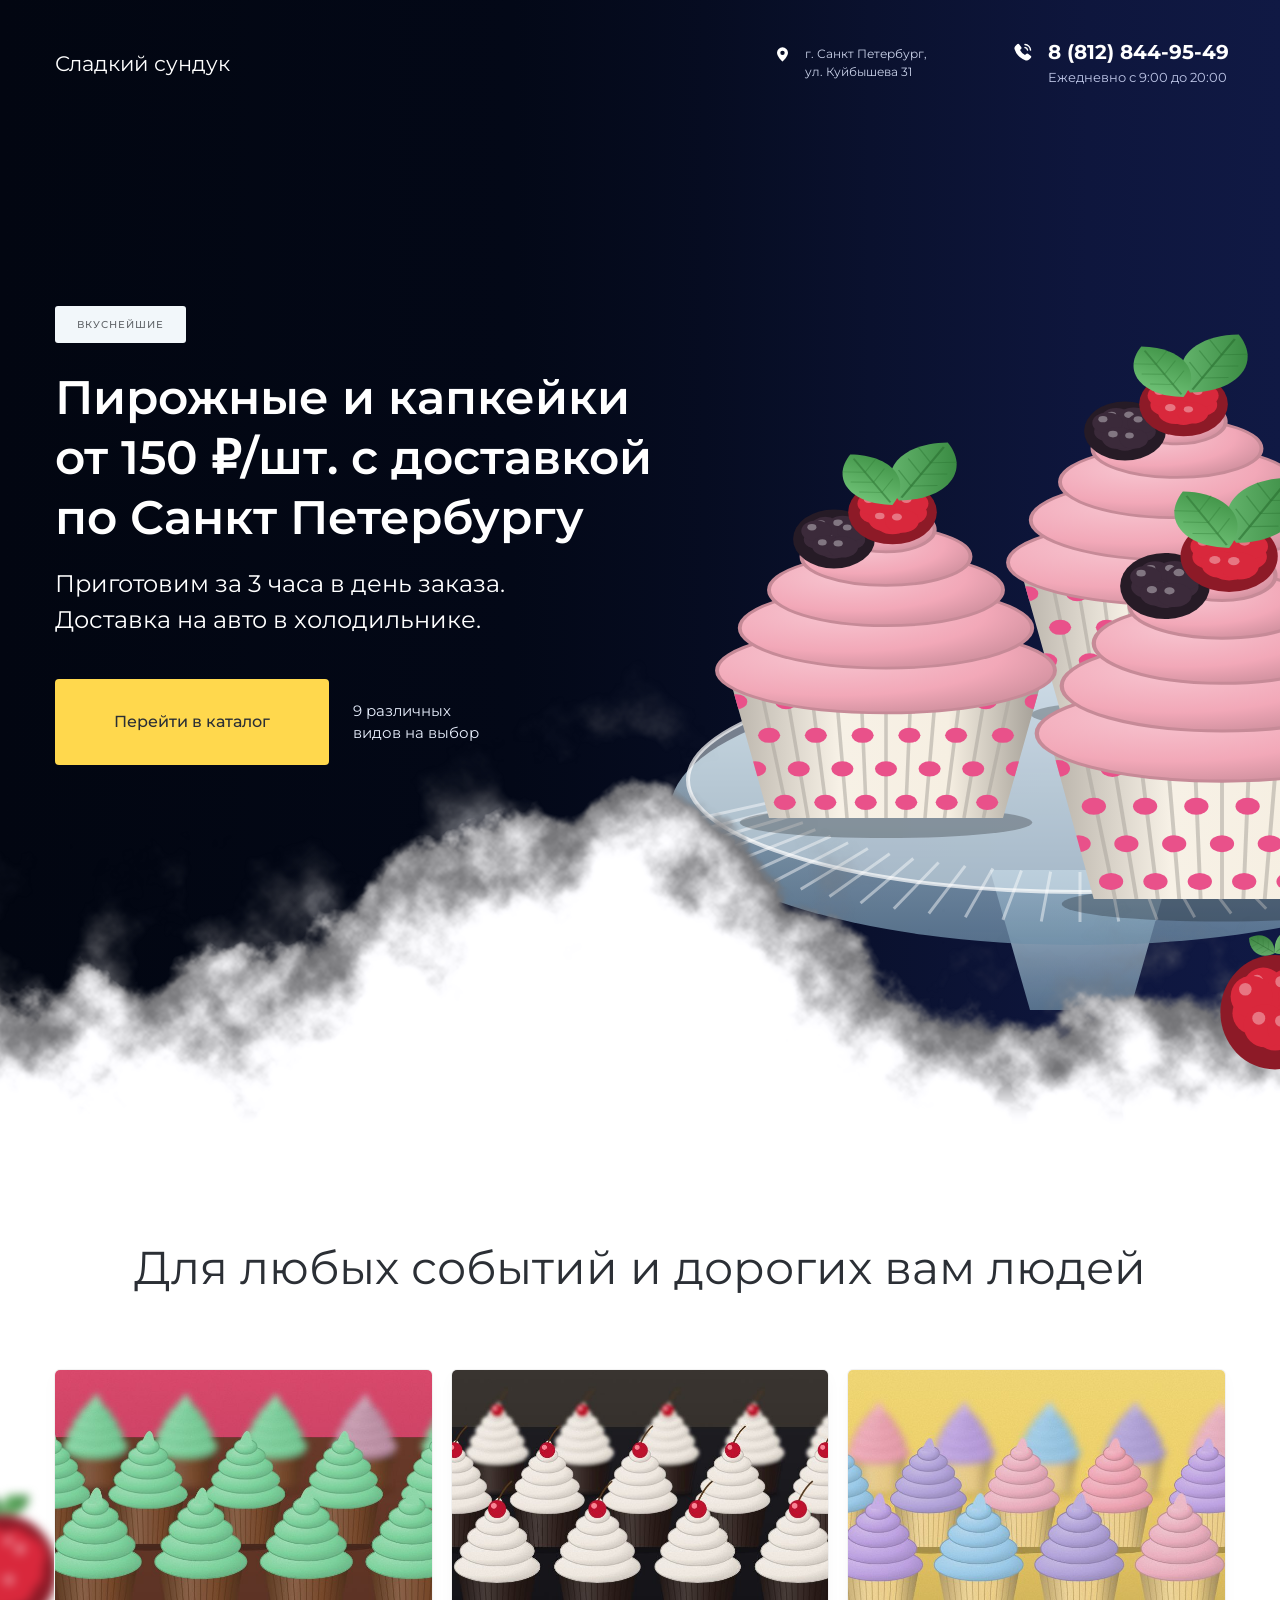
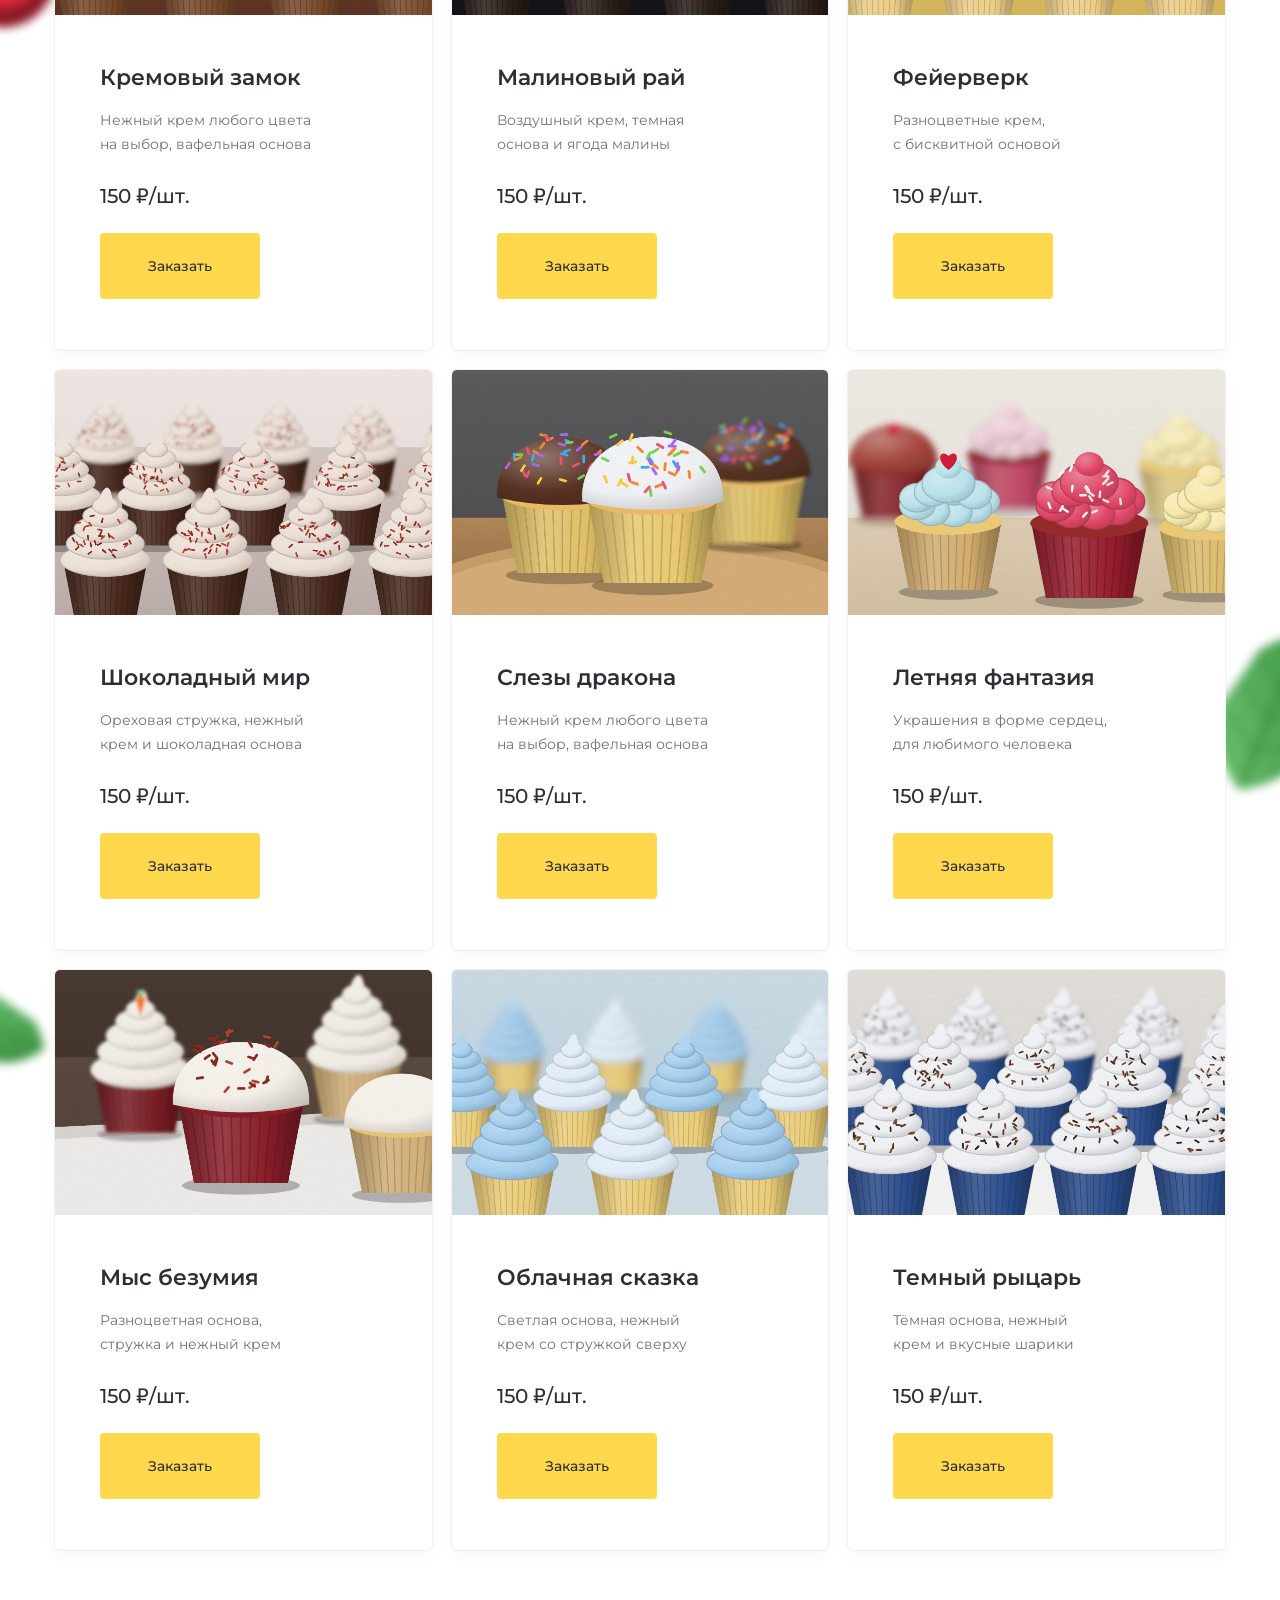
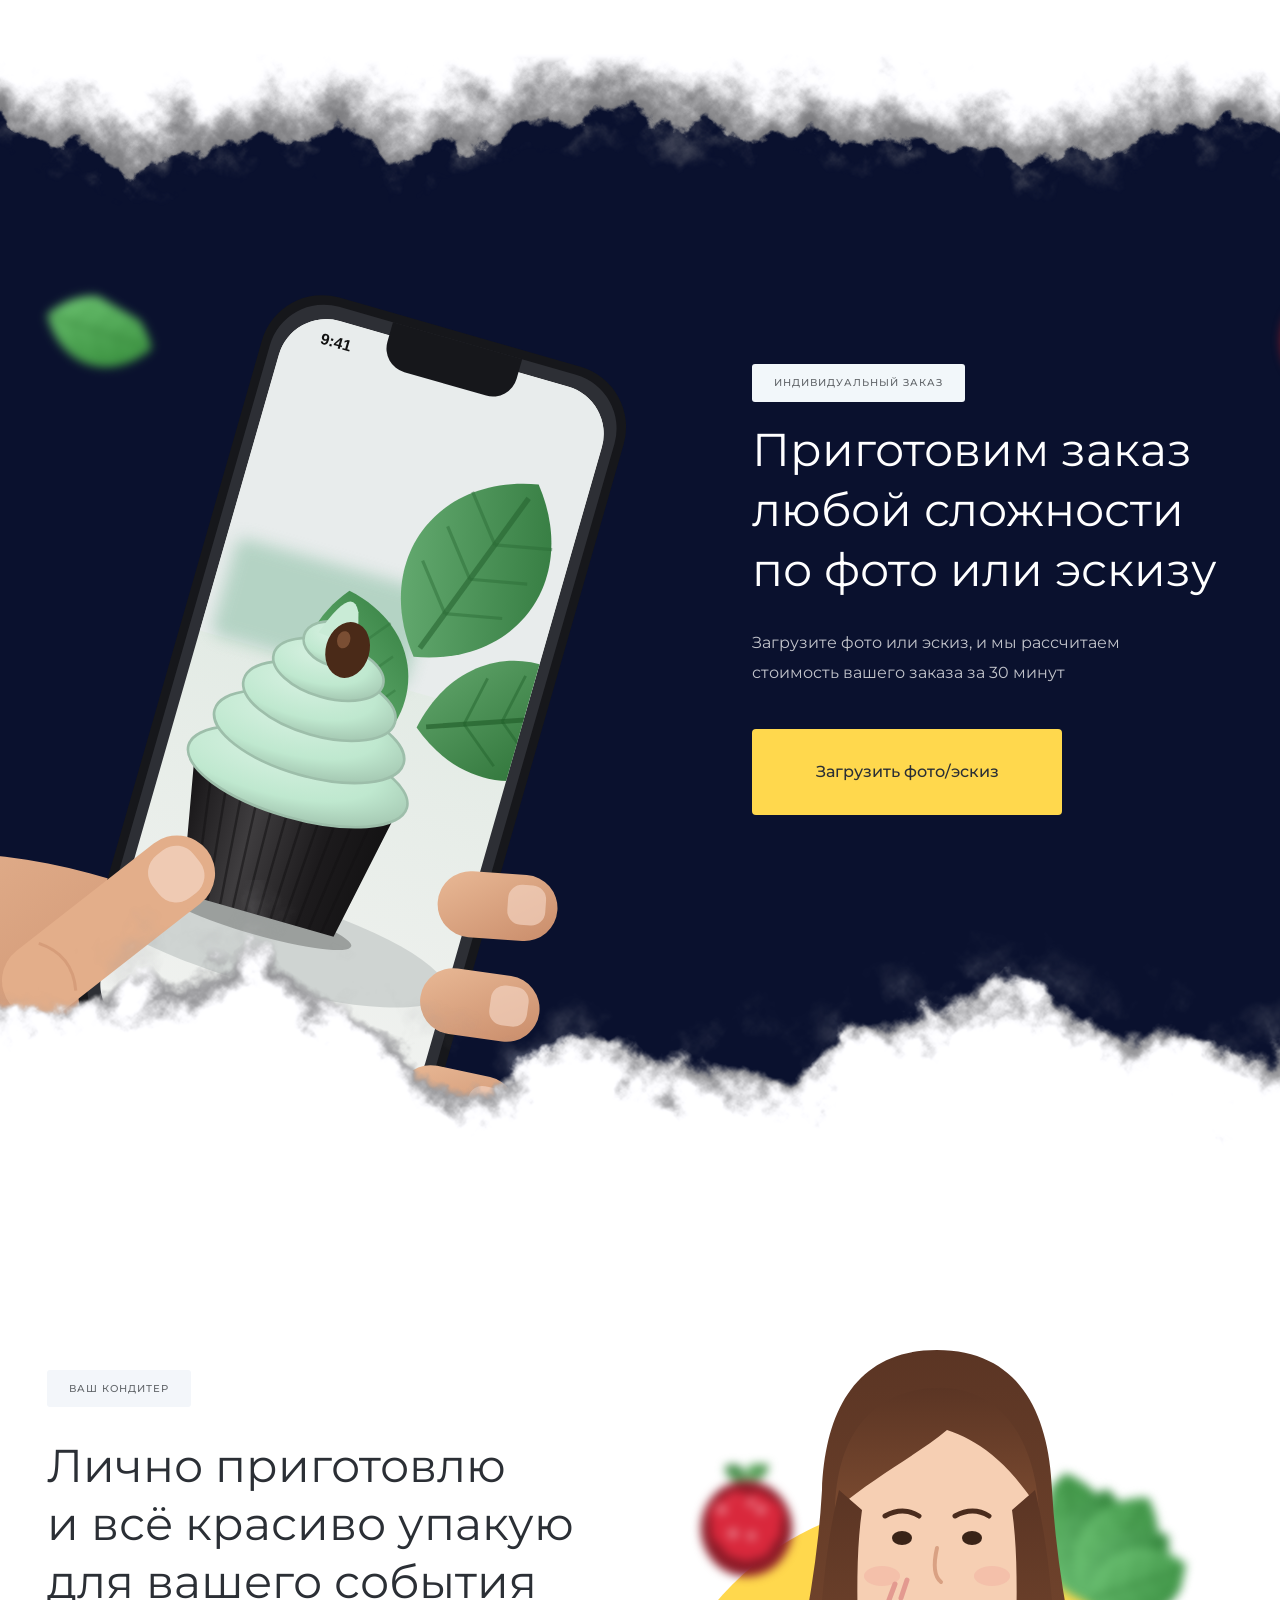
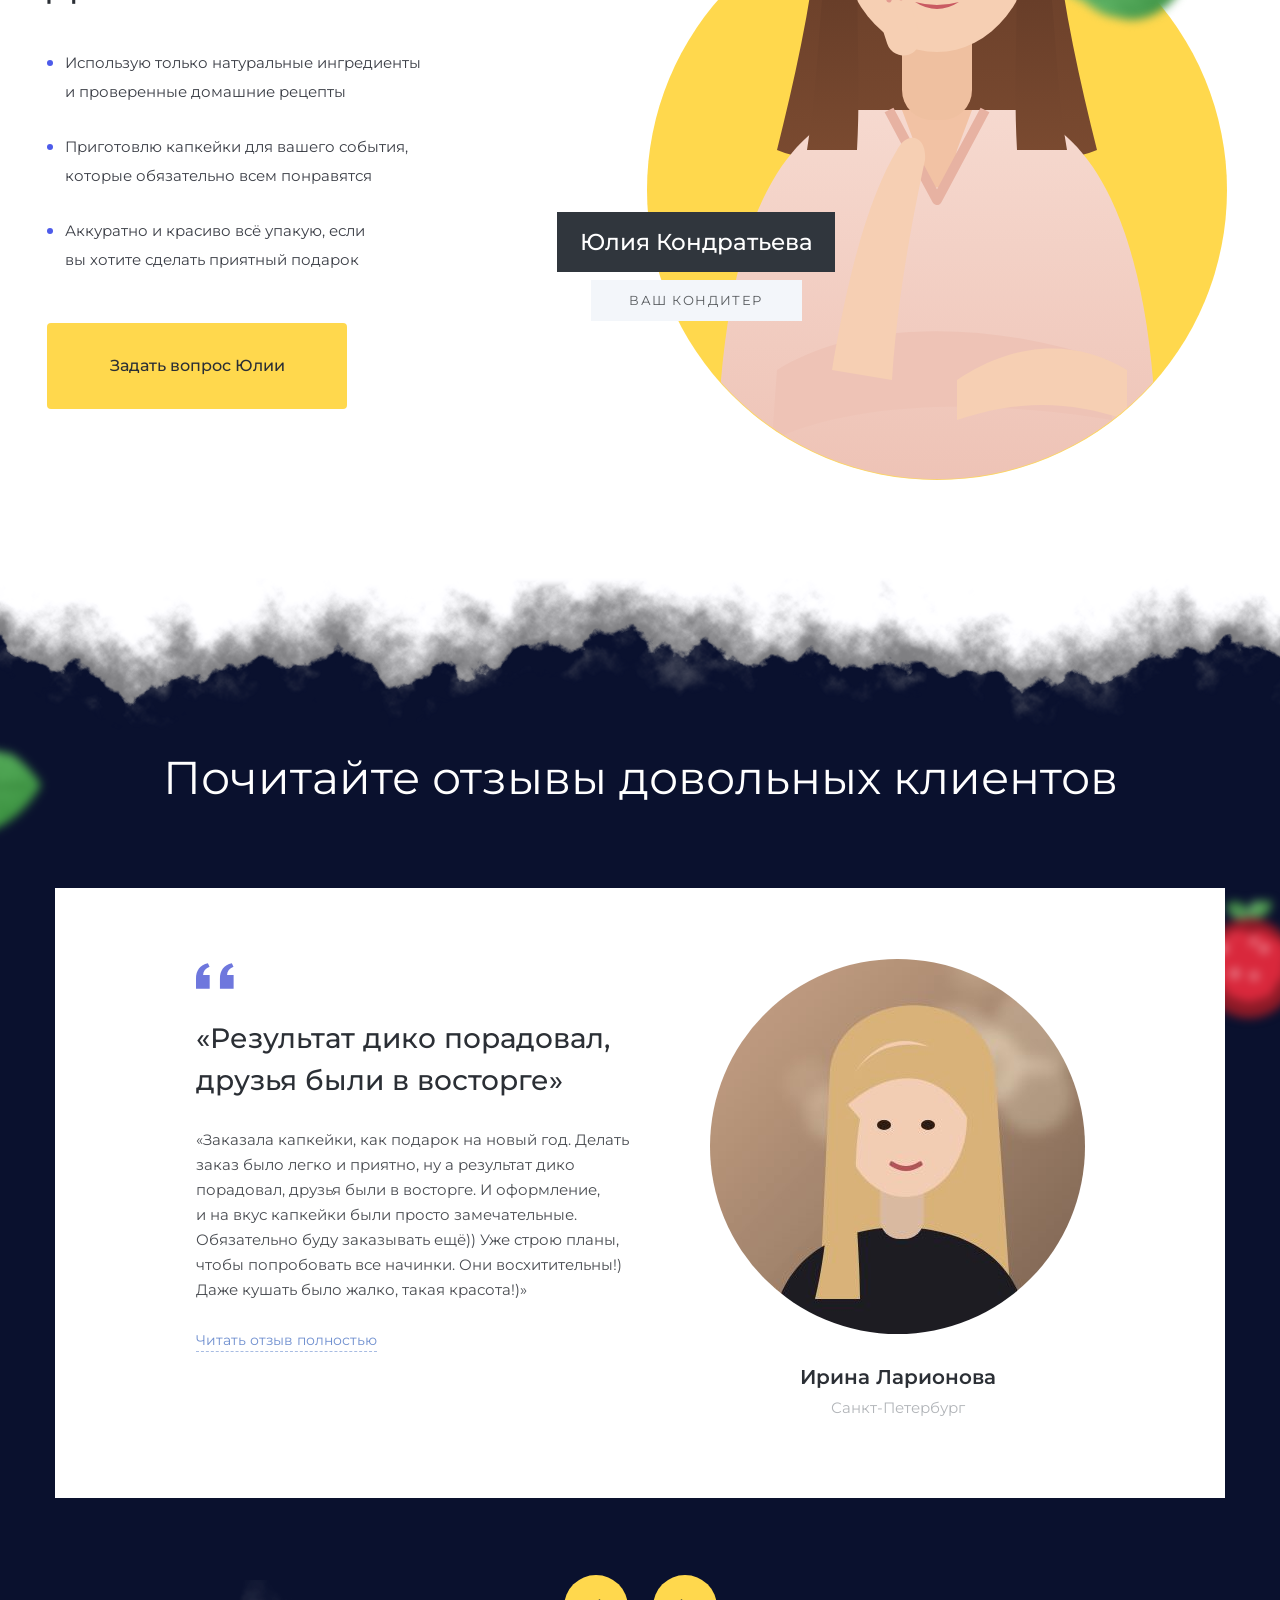
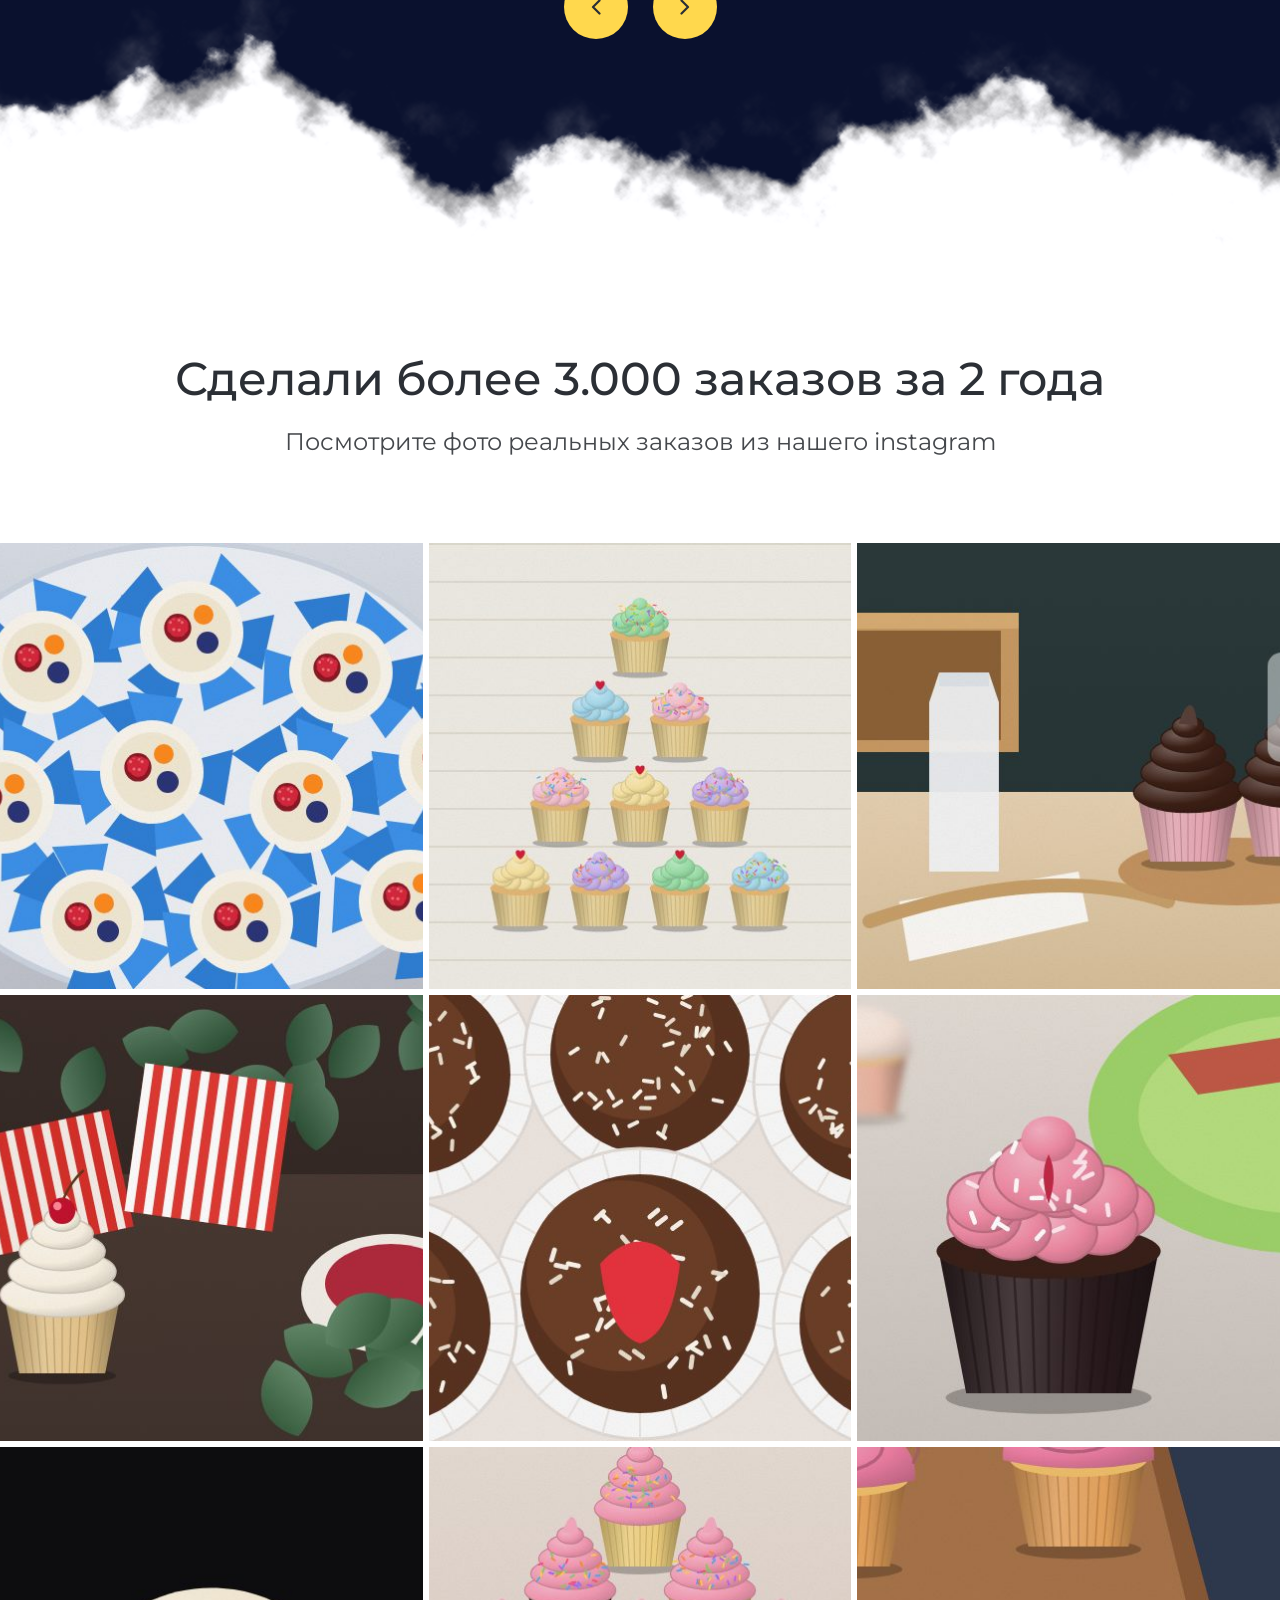
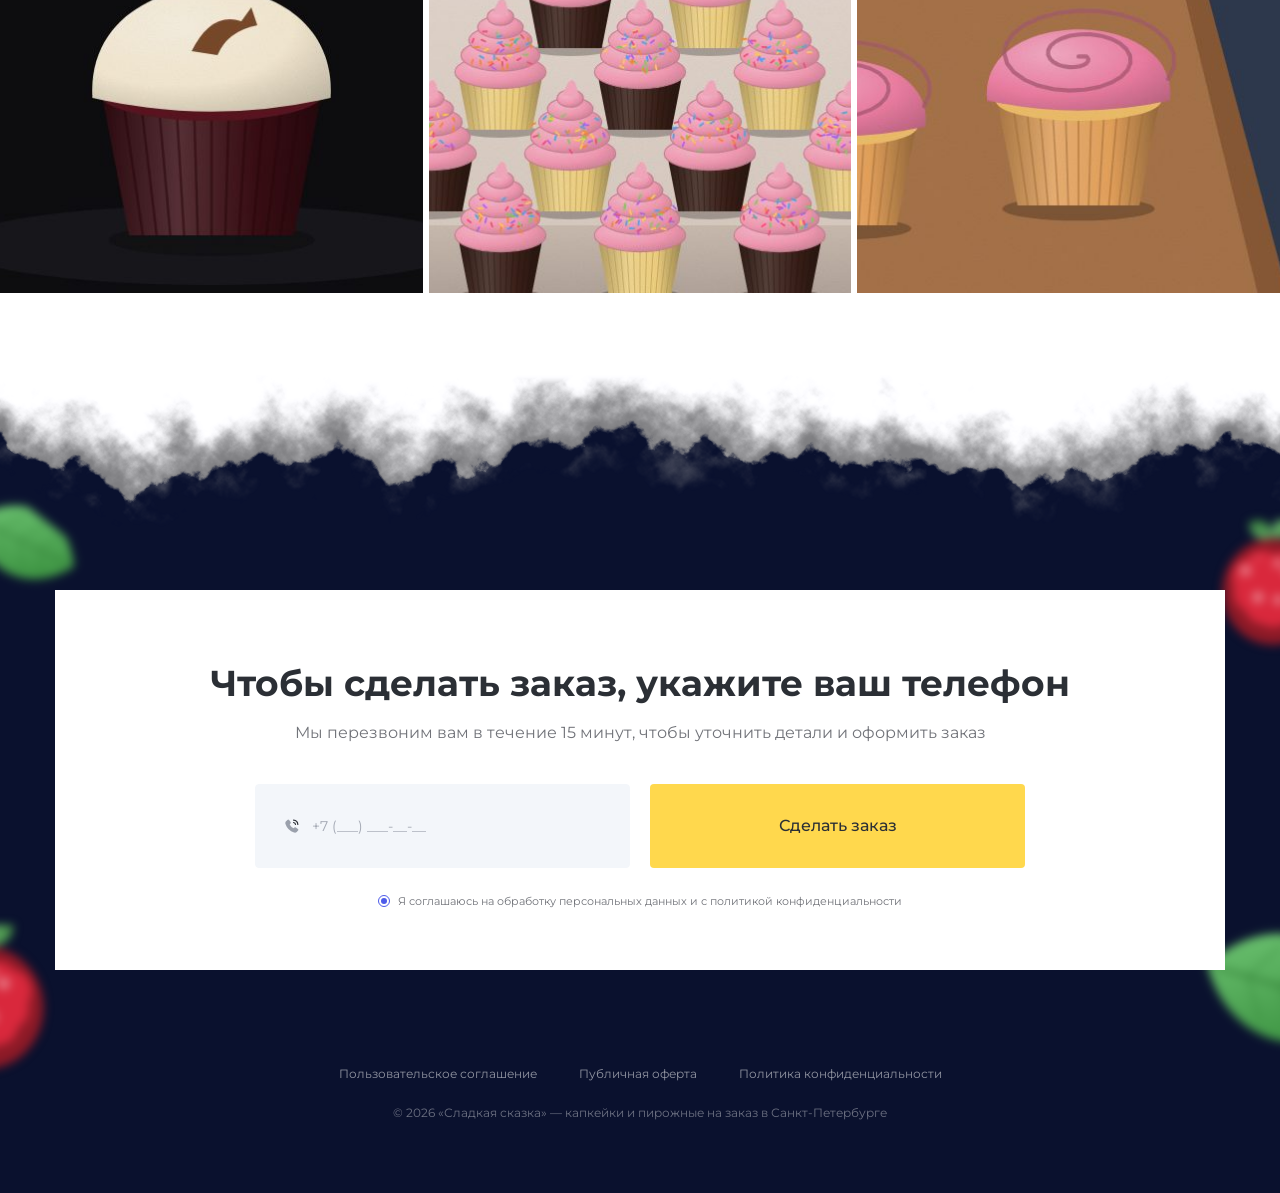
==== commit 4fa7d85c: "Match cupcake landing texts and sizes to the hi-res design screenshots Use the real texts from the d" ====
--- a/cupcakes/index.html
+++ b/cupcakes/index.html
@@ -39,27 +39,27 @@
 
     <div class="container">
       <header class="header">
-        <a class="logo" href="#">Сладкая сказка</a>
+        <a class="logo" href="#">Сладкий сундук</a>
         <div class="header__contacts">
           <address class="header__address">
             <svg class="header__icon header__icon--pin"><use href="#i-pin"/></svg>
-            <span>г. Санкт-Петербург, <br>ул. Садовая, д. 28</span>
+            <span>г. Санкт Петербург, <br>ул. Куйбышева 31</span>
           </address>
           <div class="header__phone">
             <svg class="header__icon header__icon--phone"><use href="#i-phone"/></svg>
-            <a class="header__tel" href="tel:+78128440048">8 (812) 844-00-48</a>
-            <span class="header__hours">Ежедневно с 9:00 до 21:00</span>
+            <a class="header__tel" href="tel:+78128449549">8 (812) 844-95-49</a>
+            <span class="header__hours">Ежедневно с 9:00 до 20:00</span>
           </div>
         </div>
       </header>
 
       <div class="hero__content">
-        <span class="tag">Кондитерская</span>
+        <span class="tag">Вкуснейшие</span>
         <h1 class="hero__title">Пирожные и капкейки <br>от 150 ₽/шт. с доставкой <br>по Санкт Петербургу</h1>
-        <p class="hero__text">Приготовим за 3 часа в день вашего заказа. <br>Доставка на авто с холодильником.</p>
+        <p class="hero__text">Приготовим за 3 часа в день заказа. <br>Доставка на авто в холодильнике.</p>
         <div class="hero__actions">
           <a class="btn hero__btn" href="#catalog">Перейти в каталог</a>
-          <p class="hero__note">Рассчитаем стоимость <br>за 1 минуту</p>
+          <p class="hero__note">9 различных <br>видов на выбор</p>
         </div>
       </div>
     </div>
@@ -79,7 +79,7 @@
           <img class="card__image" src="images/catalog/cupcake-1.jpg" width="375" height="250" alt="Капкейки «Кремовый замок»">
           <div class="card__body">
             <h3 class="card__title">Кремовый замок</h3>
-            <p class="card__text">Нежный фисташковый крем <br>и шоколадный бисквит</p>
+            <p class="card__text">Нежный крем любого цвета <br>на выбор, вафельная основа</p>
             <p class="card__price">150 ₽/шт.</p>
             <a class="btn btn--sm card__btn" href="#order">Заказать</a>
           </div>
@@ -88,7 +88,7 @@
           <img class="card__image" src="images/catalog/cupcake-2.jpg" width="375" height="250" alt="Капкейки «Малиновый рай»">
           <div class="card__body">
             <h3 class="card__title">Малиновый рай</h3>
-            <p class="card__text">Воздушный сливочный крем <br>и свежая спелая малина</p>
+            <p class="card__text">Воздушный крем, темная <br>основа и ягода малины</p>
             <p class="card__price">150 ₽/шт.</p>
             <a class="btn btn--sm card__btn" href="#order">Заказать</a>
           </div>
@@ -97,16 +97,16 @@
           <img class="card__image" src="images/catalog/cupcake-3.jpg" width="375" height="250" alt="Капкейки «Фейерверк»">
           <div class="card__body">
             <h3 class="card__title">Фейерверк</h3>
-            <p class="card__text">Ассорти ванильных капкейков <br>с ягодными кремами</p>
-            <p class="card__price">150 ₽/шт.</p>
-            <a class="btn btn--sm card__btn" href="#order">Заказать</a>
-          </div>
-        </li>
-        <li class="card">
-          <img class="card__image" src="images/catalog/cupcake-4.jpg" width="375" height="250" alt="Капкейки «Шоколадный сюр»">
-          <div class="card__body">
-            <h3 class="card__title">Шоколадный сюр</h3>
-            <p class="card__text">Двойной шоколад, сливочный <br>крем и солёная карамель</p>
+            <p class="card__text">Разноцветные крем, <br>с бисквитной основой</p>
+            <p class="card__price">150 ₽/шт.</p>
+            <a class="btn btn--sm card__btn" href="#order">Заказать</a>
+          </div>
+        </li>
+        <li class="card">
+          <img class="card__image" src="images/catalog/cupcake-4.jpg" width="375" height="250" alt="Капкейки «Шоколадный мир»">
+          <div class="card__body">
+            <h3 class="card__title">Шоколадный мир</h3>
+            <p class="card__text">Ореховая стружка, нежный <br>крем и шоколадная основа</p>
             <p class="card__price">150 ₽/шт.</p>
             <a class="btn btn--sm card__btn" href="#order">Заказать</a>
           </div>
@@ -115,7 +115,7 @@
           <img class="card__image" src="images/catalog/cupcake-5.jpg" width="375" height="250" alt="Капкейки «Слезы дракона»">
           <div class="card__body">
             <h3 class="card__title">Слезы дракона</h3>
-            <p class="card__text">Ванильный бисквит, глазурь <br>и разноцветная посыпка</p>
+            <p class="card__text">Нежный крем любого цвета <br>на выбор, вафельная основа</p>
             <p class="card__price">150 ₽/шт.</p>
             <a class="btn btn--sm card__btn" href="#order">Заказать</a>
           </div>
@@ -124,16 +124,16 @@
           <img class="card__image" src="images/catalog/cupcake-6.jpg" width="375" height="250" alt="Капкейки «Летняя фантазия»">
           <div class="card__body">
             <h3 class="card__title">Летняя фантазия</h3>
-            <p class="card__text">Красный бархат и лёгкий крем <br>с клубничным конфи</p>
-            <p class="card__price">150 ₽/шт.</p>
-            <a class="btn btn--sm card__btn" href="#order">Заказать</a>
-          </div>
-        </li>
-        <li class="card">
-          <img class="card__image" src="images/catalog/cupcake-7.jpg" width="375" height="250" alt="Капкейки «Мисс безумие»">
-          <div class="card__body">
-            <h3 class="card__title">Мисс безумие</h3>
-            <p class="card__text">Морковный бисквит и нежный <br>сливочно-сырный крем</p>
+            <p class="card__text">Украшения в форме сердец, <br>для любимого человека</p>
+            <p class="card__price">150 ₽/шт.</p>
+            <a class="btn btn--sm card__btn" href="#order">Заказать</a>
+          </div>
+        </li>
+        <li class="card">
+          <img class="card__image" src="images/catalog/cupcake-7.jpg" width="375" height="250" alt="Капкейки «Мыс безумия»">
+          <div class="card__body">
+            <h3 class="card__title">Мыс безумия</h3>
+            <p class="card__text">Разноцветная основа, <br>стружка и нежный крем</p>
             <p class="card__price">150 ₽/шт.</p>
             <a class="btn btn--sm card__btn" href="#order">Заказать</a>
           </div>
@@ -142,7 +142,7 @@
           <img class="card__image" src="images/catalog/cupcake-8.jpg" width="375" height="250" alt="Капкейки «Облачная сказка»">
           <div class="card__body">
             <h3 class="card__title">Облачная сказка</h3>
-            <p class="card__text">Ванильный бисквит и крем-чиз <br>с голубикой</p>
+            <p class="card__text">Светлая основа, нежный <br>крем со стружкой сверху</p>
             <p class="card__price">150 ₽/шт.</p>
             <a class="btn btn--sm card__btn" href="#order">Заказать</a>
           </div>
@@ -151,7 +151,7 @@
           <img class="card__image" src="images/catalog/cupcake-9.jpg" width="375" height="250" alt="Капкейки «Темный рыцарь»">
           <div class="card__body">
             <h3 class="card__title">Темный рыцарь</h3>
-            <p class="card__text">Шоколадный бисквит и крем <br>на маскарпоне</p>
+            <p class="card__text">Тёмная основа, нежный <br>крем и вкусные шарики</p>
             <p class="card__price">150 ₽/шт.</p>
             <a class="btn btn--sm card__btn" href="#order">Заказать</a>
           </div>
@@ -189,8 +189,8 @@
         <h2 class="title title--left about__title">Лично приготовлю <br>и всё красиво упакую <br>для вашего события</h2>
         <ul class="about__list">
           <li>Использую только натуральные ингредиенты <br>и проверенные домашние рецепты</li>
-          <li>Оформлю капкейки в стиле вашего праздника <br>и подпишу каждую коробку</li>
-          <li>Доставлю заказ в удобное время прямо <br>к вашей двери в любой район города</li>
+          <li>Приготовлю капкейки для вашего события, <br>которые обязательно всем понравятся</li>
+          <li>Аккуратно и красиво всё упакую, если <br>вы хотите сделать приятный подарок</li>
         </ul>
         <a class="btn about__btn" href="#order">Задать вопрос Юлии</a>
       </div>
@@ -223,7 +223,7 @@
             <div class="review__body">
               <svg class="review__quote"><use href="#i-quote"/></svg>
               <h3 class="review__title">«Результат дико порадовал, <br>друзья были в восторге»</h3>
-              <p class="review__text">Заказывала капкейки на день рождения подруги. Юлия помогла выбрать начинки и оформление под тему праздника, а курьер привёз всё точно ко времени. Капкейки были не только красивыми, но и невероятно вкусными. Гости весь вечер спрашивали контакты кондитера, обязательно закажу ещё!</p>
+              <p class="review__text">«Заказала капкейки, как подарок на новый год. Делать <br>заказ было легко и приятно, ну а результат дико <br>порадовал, друзья были в восторге. И оформление, <br>и на вкус капкейки были просто замечательные. <br>Обязательно буду заказывать ещё)) Уже строю планы, <br>чтобы попробовать все начинки. Они восхитительны!) <br>Даже кушать было жалко, такая красота!)»</p>
               <a class="review__link" href="#">Читать отзыв полностью</a>
             </div>
             <div class="review__author">
@@ -275,7 +275,7 @@
   <section class="gallery">
     <div class="container">
       <h2 class="title gallery__title">Сделали более 3.000 заказов за 2 года</h2>
-      <p class="subtitle">Посмотрите фотографии реальных заказов, которые мы приготовили для клиентов</p>
+      <p class="subtitle">Посмотрите фото реальных заказов из нашего instagram</p>
     </div>
     <ul class="gallery__grid">
       <li><img src="images/gallery/order-1.jpg" width="640" height="448" alt="Капкейки с ягодами в синих обёртках" loading="lazy"></li>
--- a/cupcakes/css/style.css
+++ b/cupcakes/css/style.css
@@ -6,10 +6,10 @@
 :root {
   --dark: #0a112e;
   --hero: #020611;
-  --yellow: #f8d966;
-  --yellow-hover: #ffe27a;
+  --yellow: #ffd84d;
+  --yellow-hover: #ffe170;
   --blue: #4d5bea;
-  --text: #151515;
+  --text: #2b2f35;
   --muted: #717379;
   --light: #f3f6fa;
   --badge: #30363d;
@@ -99,26 +99,26 @@
 
 .subtitle {
   margin-top: 18px;
-  font-size: 16px;
-  line-height: 26px;
+  font-size: 24px;
+  line-height: 32px;
   text-align: center;
-  color: var(--muted);
+  color: #45484c;
 }
 
 .tag {
   display: inline-block;
-  height: 32px;
-  padding: 0 14px;
-  font-size: 12px;
+  height: 37px;
+  padding: 0 22px;
+  font-size: 10px;
   font-weight: 500;
-  line-height: 32px;
-  letter-spacing: 0.04em;
+  line-height: 37px;
+  letter-spacing: 0.1em;
   text-transform: uppercase;
-  color: var(--dark);
-  background: #fff;
+  color: #62666a;
+  background: #f2f7fa;
   border-radius: 3px;
 }
-.tag--light { color: #6c7280; background: var(--light); }
+.tag--light { background: var(--light); }
 
 .btn {
   display: inline-flex;
@@ -134,11 +134,11 @@
   background: var(--yellow);
   border: 0;
   border-radius: 4px;
-  box-shadow: 0 10px 30px rgba(248, 217, 102, 0);
+  box-shadow: 0 10px 30px rgba(255, 216, 77, 0);
   cursor: pointer;
   transition: background-color 0.2s, box-shadow 0.2s, transform 0.2s;
 }
-.btn:hover { background: var(--yellow-hover); box-shadow: 0 10px 30px rgba(248, 217, 102, 0.35); }
+.btn:hover { background: var(--yellow-hover); box-shadow: 0 10px 30px rgba(255, 216, 77, 0.35); }
 .btn:active { transform: translateY(1px); }
 .btn:focus-visible { outline: 2px solid var(--blue); outline-offset: 3px; }
 .btn--sm { height: 66px; font-size: 14px; }
@@ -160,88 +160,90 @@
 }
 
 .logo {
-  margin-top: 11px;
+  margin-top: 9px;
+  font-size: 21px;
+  font-weight: 400;
+  line-height: 26px;
+  color: #fff;
+}
+
+.header__contacts {
+  display: flex;
+  align-items: flex-start;
+  margin-right: -4px;
+}
+
+.header__address {
+  position: relative;
+  padding-left: 28px;
+  font-size: 12px;
+  line-height: 18px;
+  color: #cad2e9;
+  margin-top: 3px;
+}
+
+.header__icon { position: absolute; fill: currentColor; }
+.header__icon--pin { top: 2px; left: 0; width: 11px; height: 15px; color: #fff; }
+.header__icon--phone { top: 1px; left: 0; width: 18px; height: 18px; color: #fff; }
+
+.header__phone {
+  position: relative;
+  display: flex;
+  flex-direction: column;
+  align-items: flex-start;
+  margin-left: 87px;
+  padding-left: 34px;
+}
+
+.header__tel {
+  margin-top: -1px;
   font-size: 20px;
-  font-weight: 600;
-  line-height: 24px;
-  color: #fff;
-}
-
-.header__contacts {
-  display: flex;
-  align-items: flex-start;
-}
-
-.header__address {
-  position: relative;
-  padding-left: 26px;
-  font-size: 13px;
-  line-height: 19px;
-  color: rgba(255, 255, 255, 0.75);
+  font-weight: 700;
+  line-height: 22px;
+}
+.header__tel:hover { color: var(--yellow); }
+
+.header__hours {
   margin-top: 5px;
-}
-
-.header__icon { position: absolute; fill: currentColor; }
-.header__icon--pin { top: 2px; left: 0; width: 10px; height: 13px; color: #fff; }
-.header__icon--phone { top: 2px; left: 0; width: 18px; height: 18px; color: #fff; }
-
-.header__phone {
-  position: relative;
-  display: flex;
-  flex-direction: column;
-  align-items: flex-end;
-  margin-left: 85px;
-  padding-left: 32px;
-}
-
-.header__tel {
-  font-size: 20px;
-  font-weight: 600;
-  line-height: 22px;
-}
-.header__tel:hover { color: var(--yellow); }
-
-.header__hours {
-  margin-top: 4px;
   font-size: 13px;
   line-height: 18px;
-  color: rgba(255, 255, 255, 0.75);
+  color: #bfc7e8;
 }
 
 .hero__content {
   position: relative;
   z-index: 3;
-  padding-top: 223px;
+  padding-top: 220px;
 }
 
 .hero__title {
-  margin-top: 30px;
-  font-size: 46px;
+  margin-top: 25px;
+  font-size: 47px;
   font-weight: 600;
-  line-height: 58px;
+  line-height: 60px;
 }
 
 .hero__text {
-  margin-top: 28px;
-  font-size: 22px;
+  margin-top: 18px;
+  font-size: 24px;
   font-weight: 400;
   line-height: 36px;
-  color: rgba(255, 255, 255, 0.8);
+  color: #fff;
 }
 
 .hero__actions {
   display: flex;
   align-items: center;
-  margin-top: 37px;
-}
-
-.hero__btn { width: 270px; }
+  margin-top: 41px;
+}
+
+.hero__btn { width: 274px; }
 
 .hero__note {
-  margin-left: 25px;
-  font-size: 13px;
-  line-height: 20px;
-  color: rgba(255, 255, 255, 0.7);
+  margin-left: 24px;
+  font-size: 15px;
+  line-height: 22px;
+  color: #e7eefc;
 }
 
 .hero__image {
@@ -279,20 +281,22 @@
 .catalog__list {
   display: grid;
   grid-template-columns: repeat(3, 1fr);
-  gap: 25px;
-  margin-top: 76px;
+  gap: 20px;
+  margin-top: 73px;
 }
 
 .card {
   display: flex;
   flex-direction: column;
+  overflow: hidden;
   background: #fff;
-  box-shadow: 0 15px 40px rgba(10, 17, 46, 0.06);
+  border-radius: 5px;
+  box-shadow: 0 0 0 1px #f1f1f1, 0 6px 16px rgba(10, 17, 46, 0.03);
 }
 
 .card__image {
   width: 100%;
-  height: 250px;
+  height: 245px;
   object-fit: cover;
 }
 
@@ -301,7 +305,7 @@
   flex-direction: column;
   align-items: flex-start;
   flex-grow: 1;
-  padding: 47px 45px 47px;
+  padding: 48px 45px 51px;
 }
 
 .card__title {
@@ -312,14 +316,14 @@
 
 .card__text {
   flex-grow: 1;
-  margin-top: 12px;
+  margin-top: 15px;
   font-size: 14px;
-  line-height: 26px;
+  line-height: 24px;
   color: var(--muted);
 }
 
 .card__price {
-  margin-top: 18px;
+  margin-top: 25px;
   font-size: 20px;
   font-weight: 500;
   line-height: 30px;
@@ -330,7 +334,7 @@
   margin-top: auto;
 }
 
-.card__price + .card__btn { margin-top: 23px; }
+.card__price + .card__btn { margin-top: 22px; }
 
 .catalog__berry { top: 345px; left: calc(50% - 706px); width: 138px; }
 .catalog__leaf--right { top: 1110px; left: calc(50% + 552px); width: 185px; transform: rotate(-55deg); }
@@ -479,8 +483,8 @@
 .about__name {
   width: 278px;
   height: 60px;
-  font-size: 18px;
-  font-weight: 600;
+  font-size: 23px;
+  font-weight: 500;
   line-height: 60px;
   text-align: center;
   color: #fff;
@@ -493,8 +497,10 @@
   margin-top: 8px;
   font-size: 13px;
   line-height: 41px;
+  letter-spacing: 0.12em;
+  text-transform: uppercase;
   text-align: center;
-  color: #6c7280;
+  color: #585c5f;
   background: var(--light);
 }
 
@@ -526,7 +532,7 @@
   justify-content: space-between;
   width: 1170px;
   height: 610px;
-  padding: 85px 140px 0 141px;
+  padding: 75px 140px 0 141px;
   color: var(--text);
   background: #fff;
   opacity: 0;
@@ -538,45 +544,45 @@
 .review.is-prev { opacity: 0.1; transform: translateX(-1220px) scale(0.77); }
 .review.is-next { opacity: 0.1; transform: translateX(1220px) scale(0.77); }
 
-.review__body { width: 430px; }
+.review__body { width: 445px; }
 
 .review__quote {
   display: block;
-  width: 30px;
-  height: 20px;
-  fill: var(--blue);
+  width: 38px;
+  height: 26px;
+  fill: #6e77dd;
 }
 
 .review__title {
-  margin-top: 33px;
+  margin-top: 28px;
   font-size: 28px;
   font-weight: 500;
-  line-height: 39px;
+  line-height: 42px;
 }
 
 .review__text {
-  margin-top: 33px;
-  font-size: 14px;
-  line-height: 26px;
-  color: var(--muted);
+  margin-top: 26px;
+  font-size: 15px;
+  line-height: 25px;
+  color: #4a4d52;
 }
 
 .review__link {
   display: inline-block;
-  margin-top: 21px;
+  margin-top: 27px;
   font-size: 14px;
-  line-height: 26px;
-  color: var(--blue);
-  border-bottom: 1px solid rgba(77, 91, 234, 0.3);
-}
-.review__link:hover { border-bottom-color: var(--blue); }
+  line-height: 22px;
+  color: #6f8fcf;
+  border-bottom: 1px dashed rgba(111, 143, 207, 0.6);
+}
+.review__link:hover { color: var(--blue); border-bottom-color: var(--blue); }
 
 .review__author {
   display: flex;
   flex-direction: column;
   align-items: center;
   width: 375px;
-  margin-top: -13px;
+  margin-top: -4px;
 }
 
 .review__photo {
@@ -594,10 +600,10 @@
 }
 
 .review__city {
-  margin-top: 6px;
-  font-size: 13px;
+  margin-top: 8px;
+  font-size: 15px;
   line-height: 20px;
-  color: var(--muted);
+  color: #b2b5b9;
 }
 
 .slider__nav {
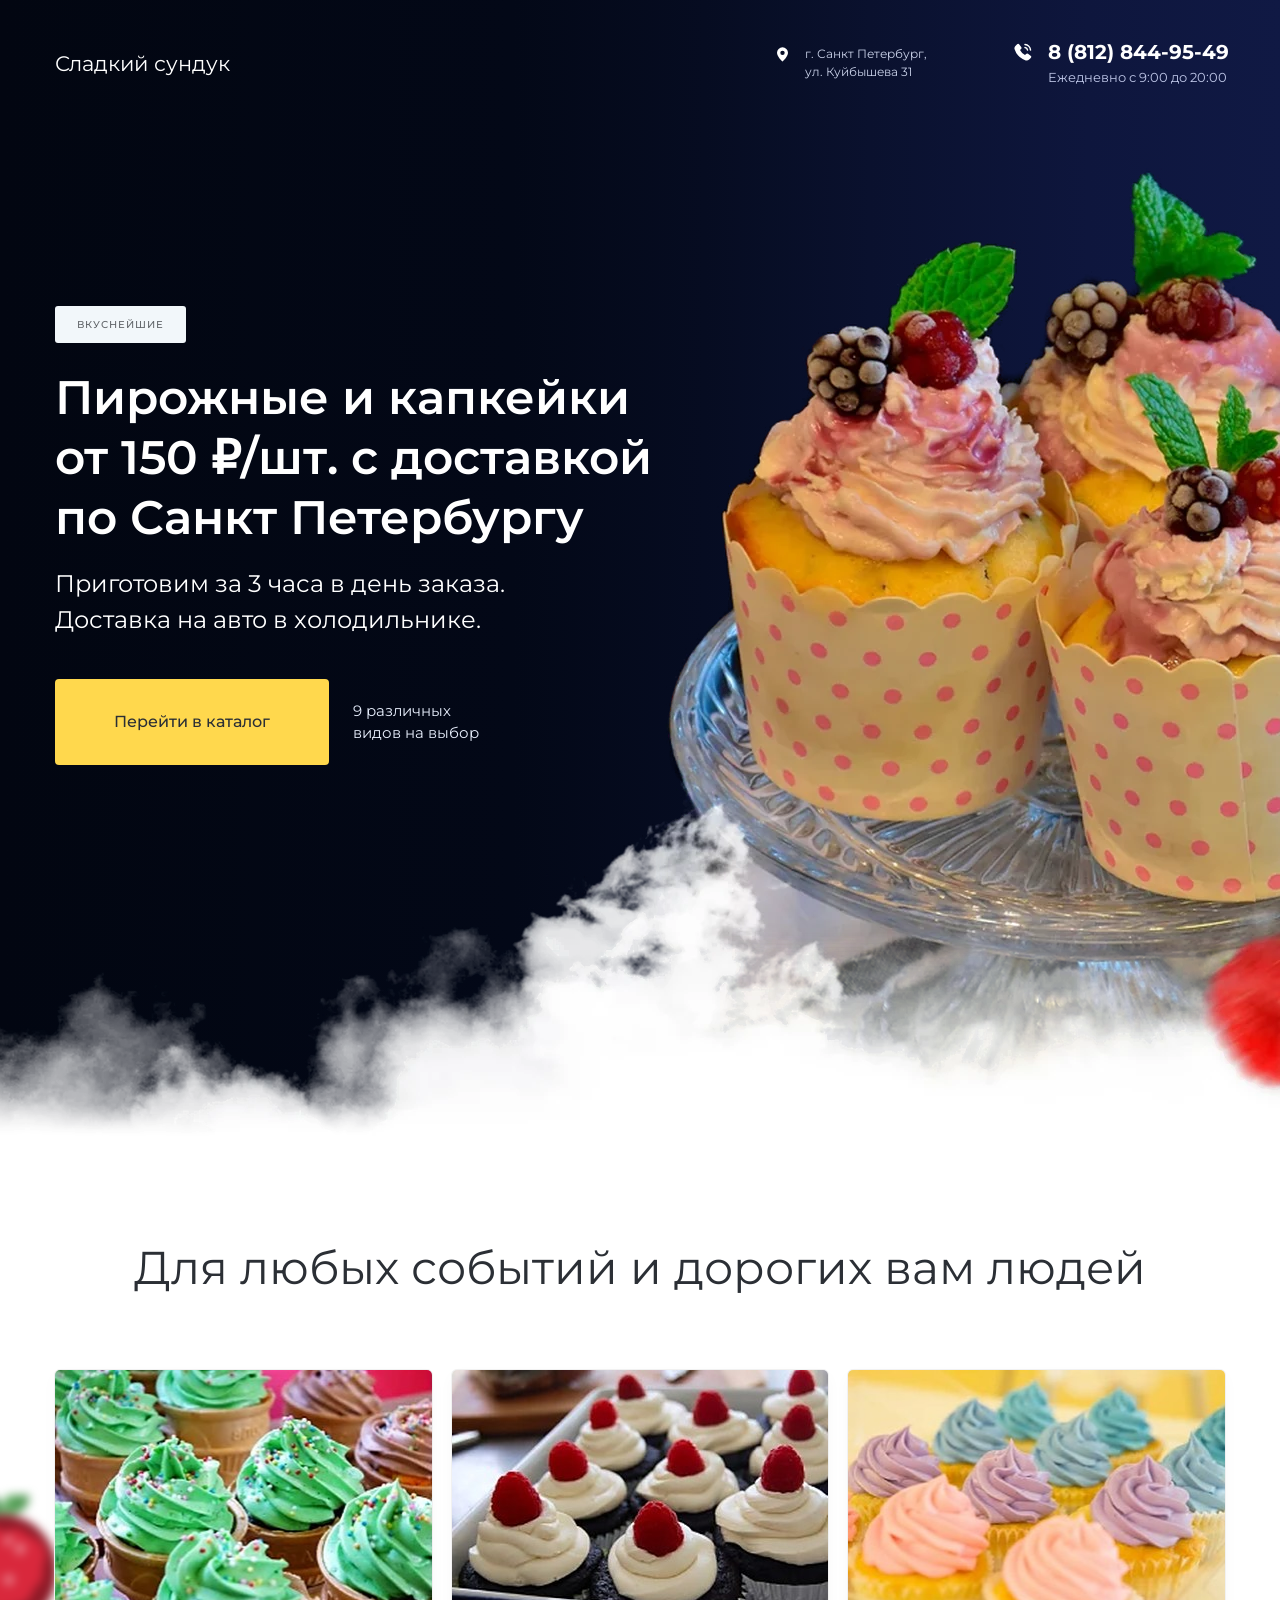
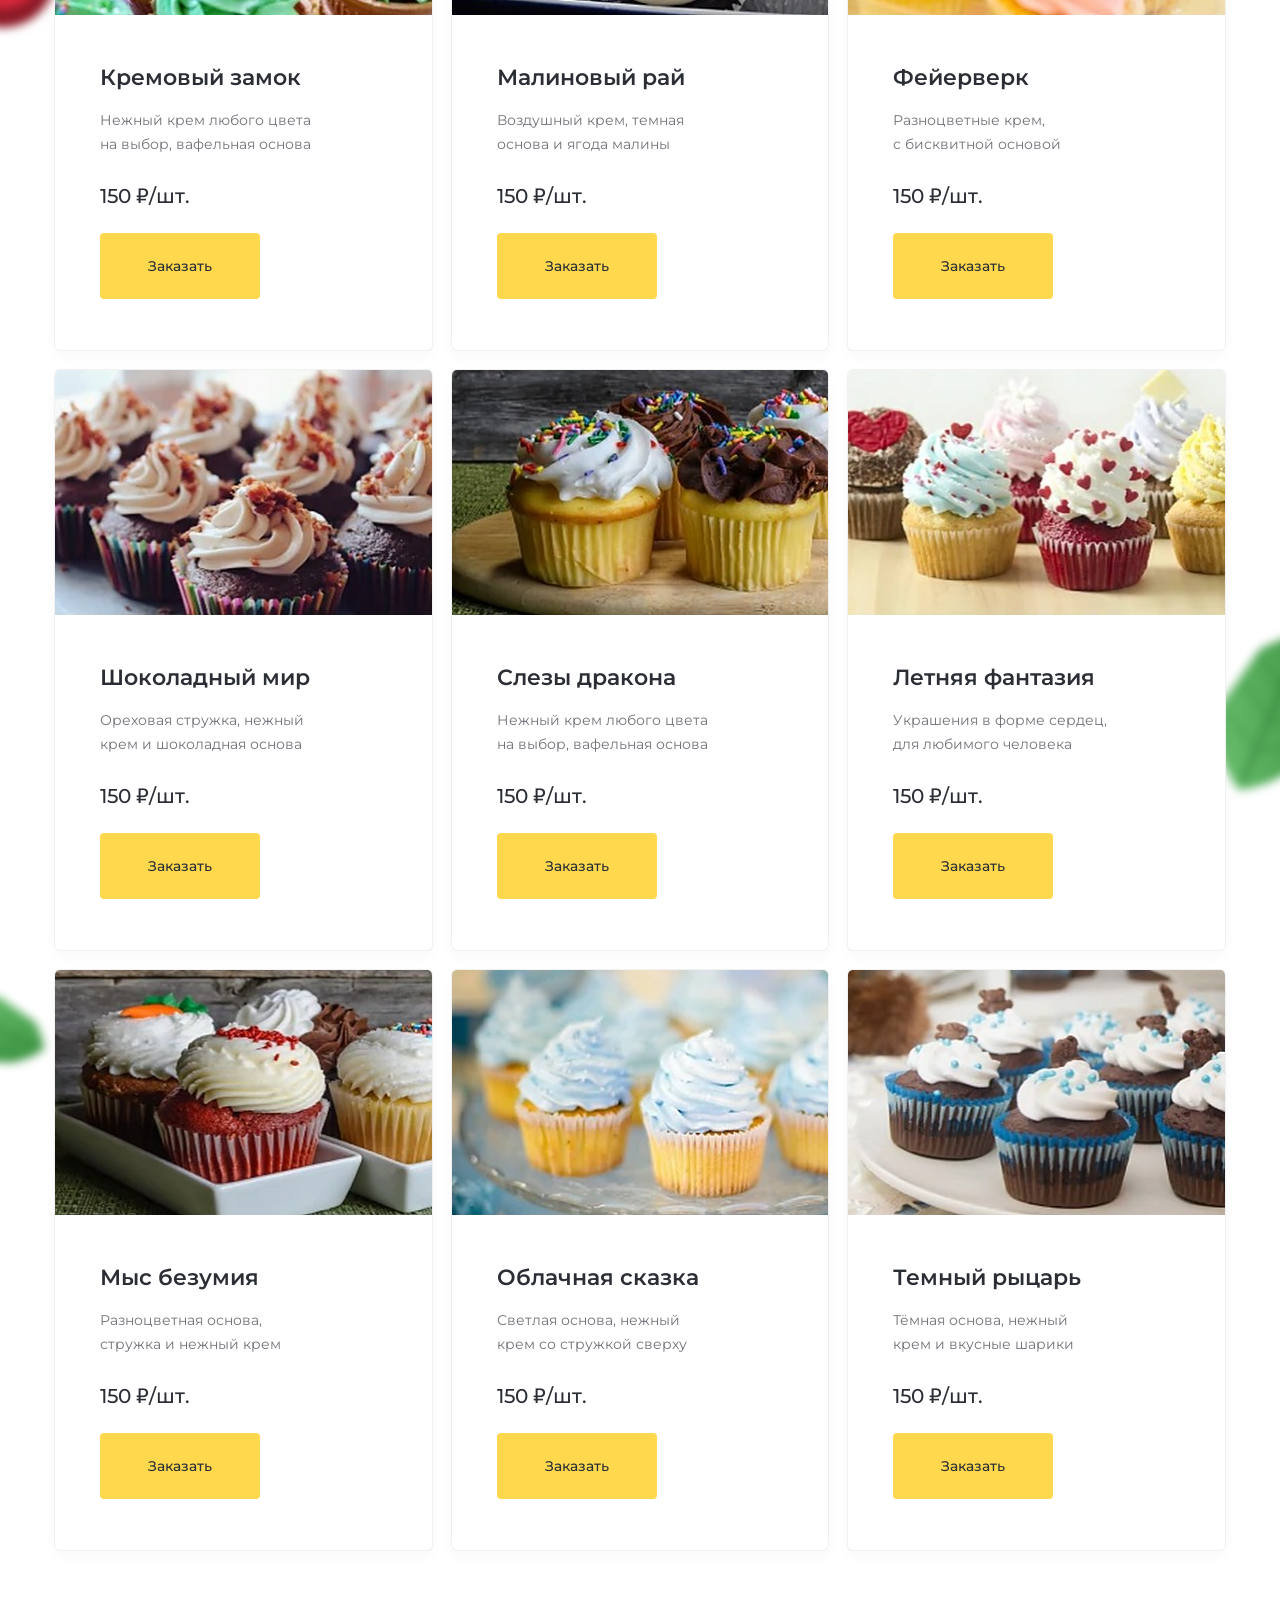
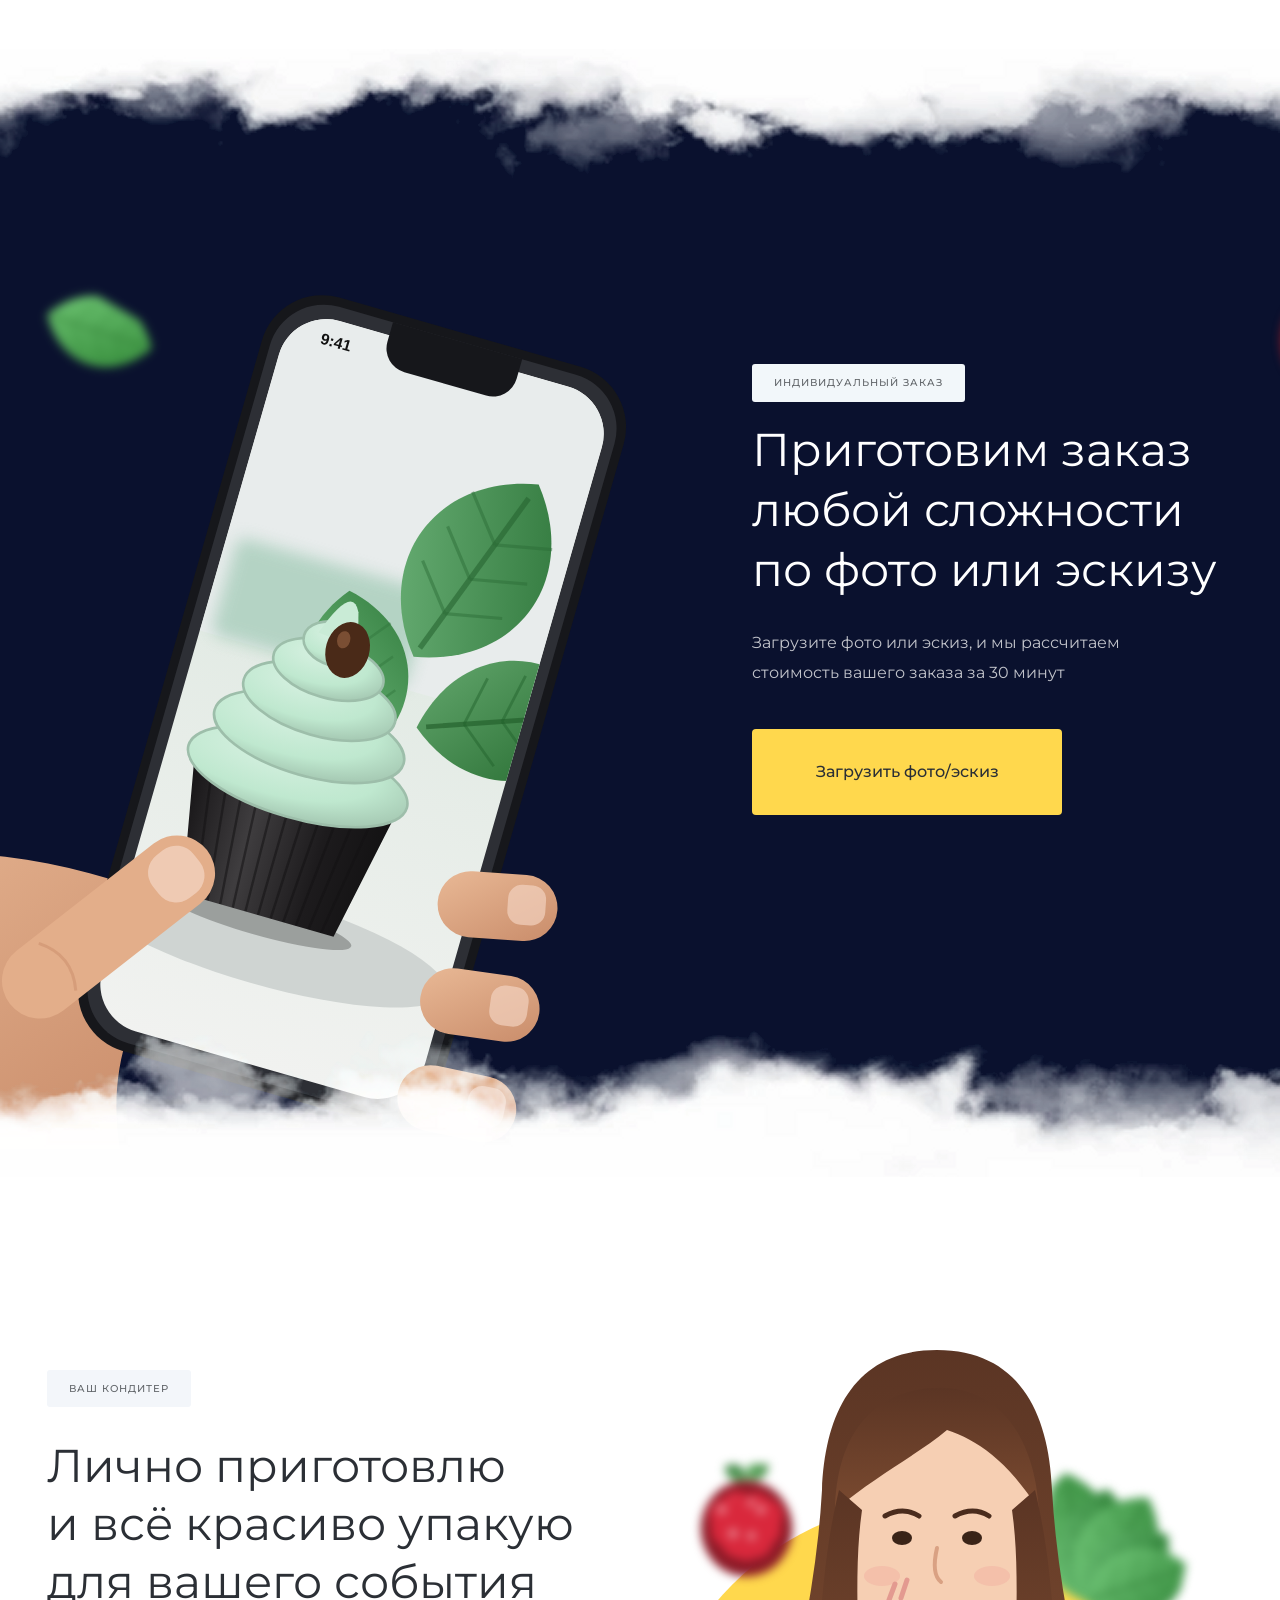
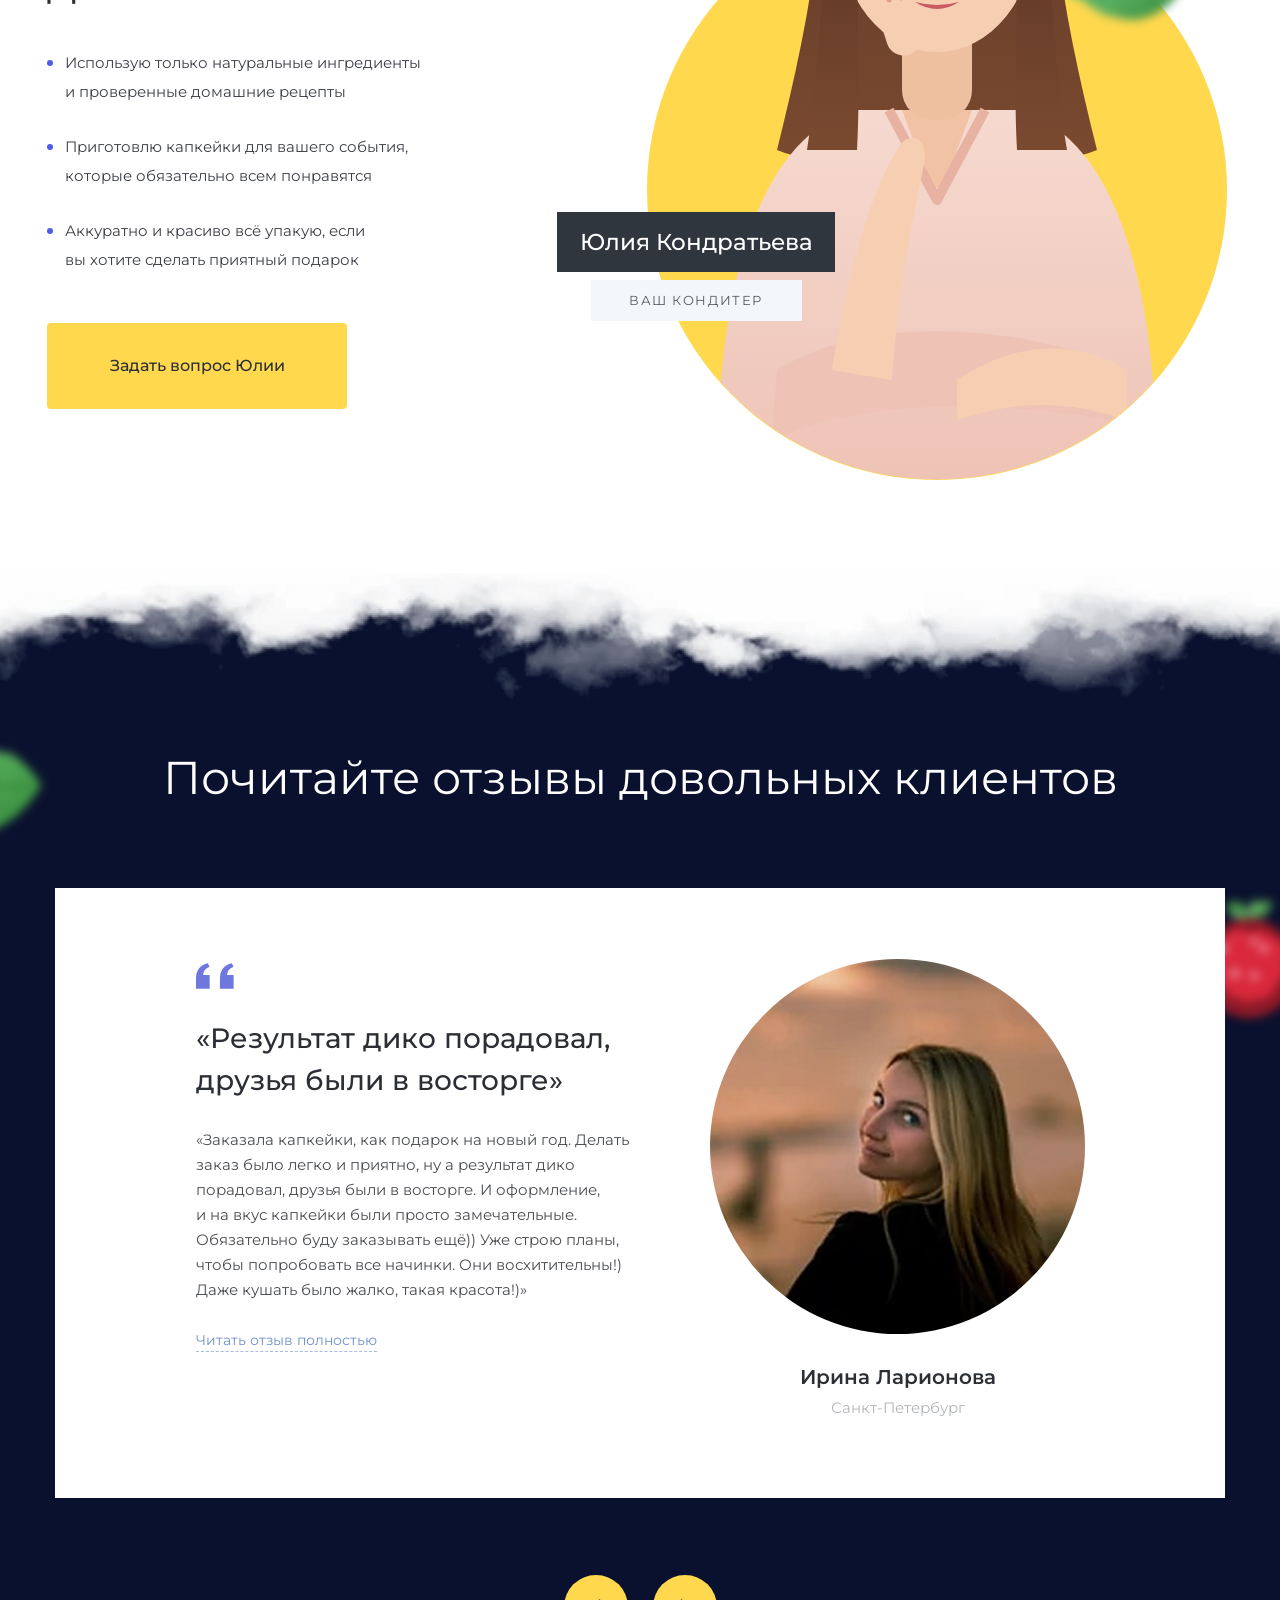
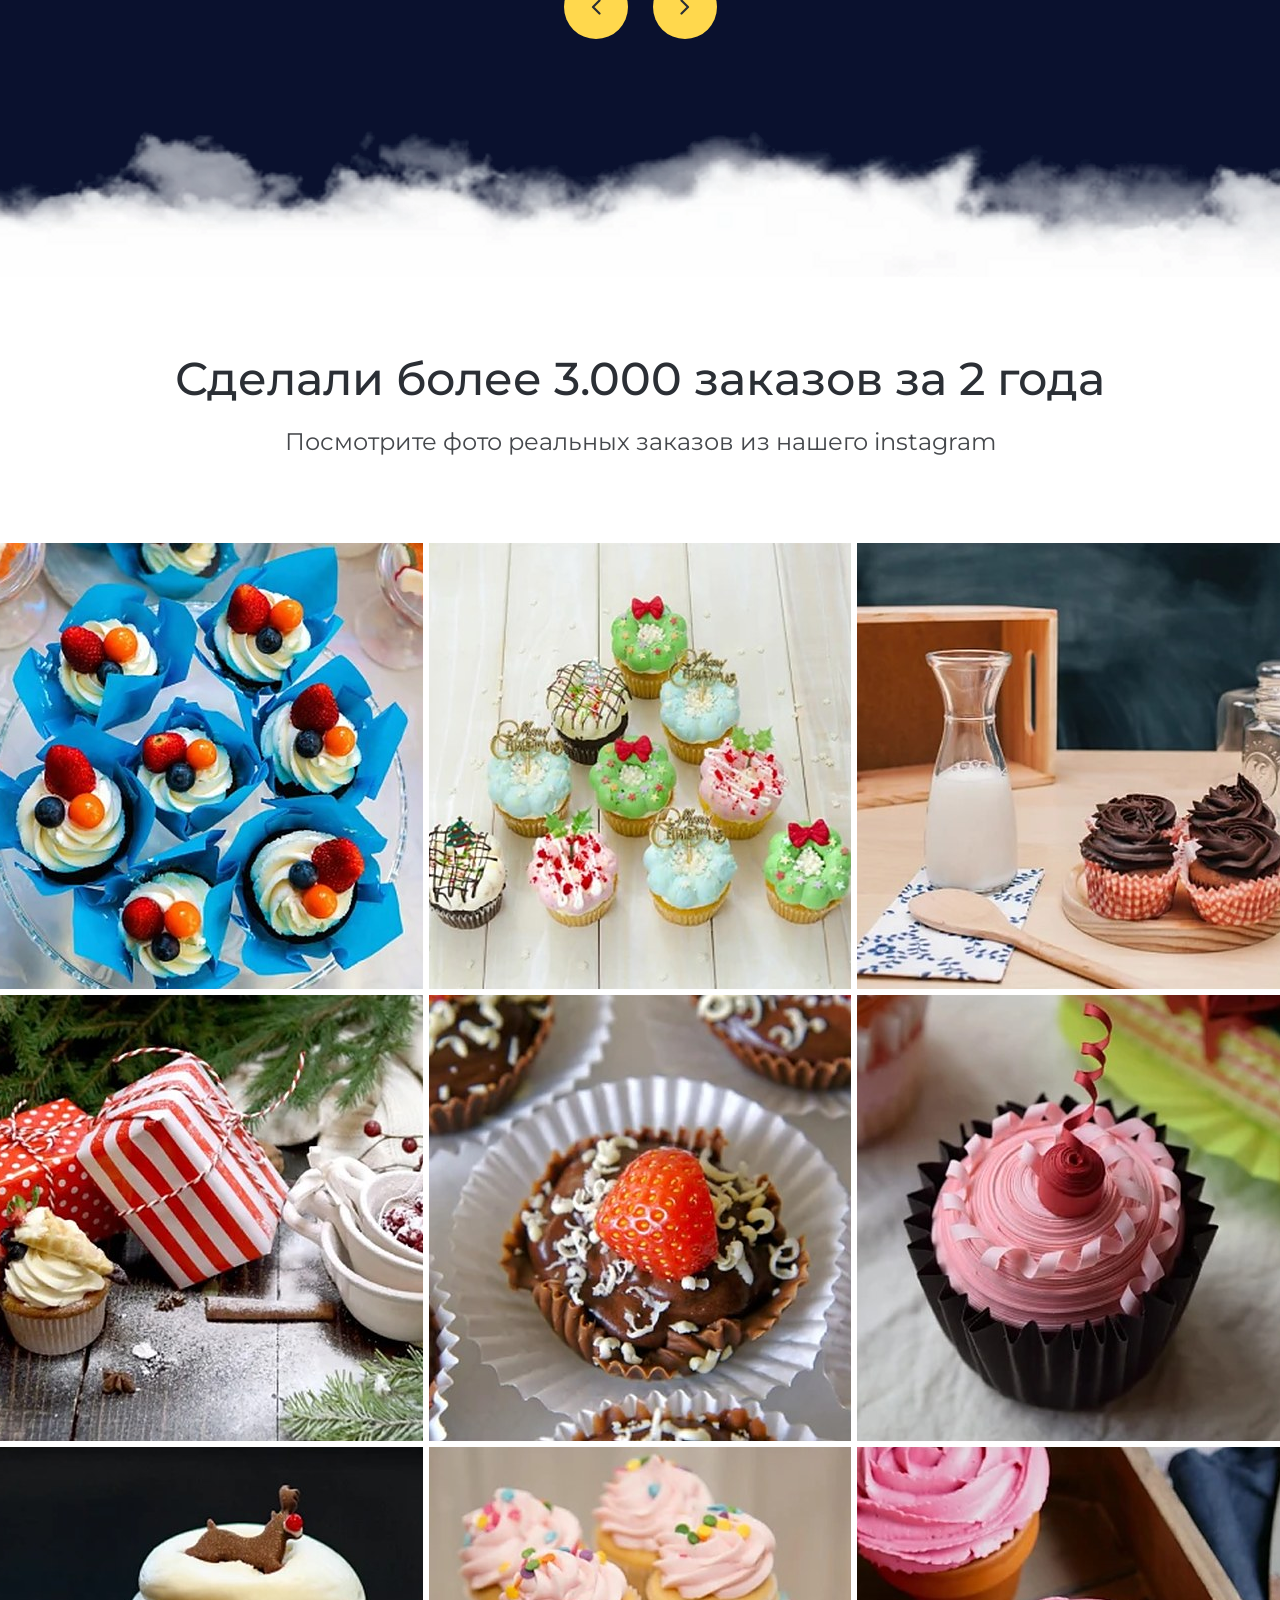
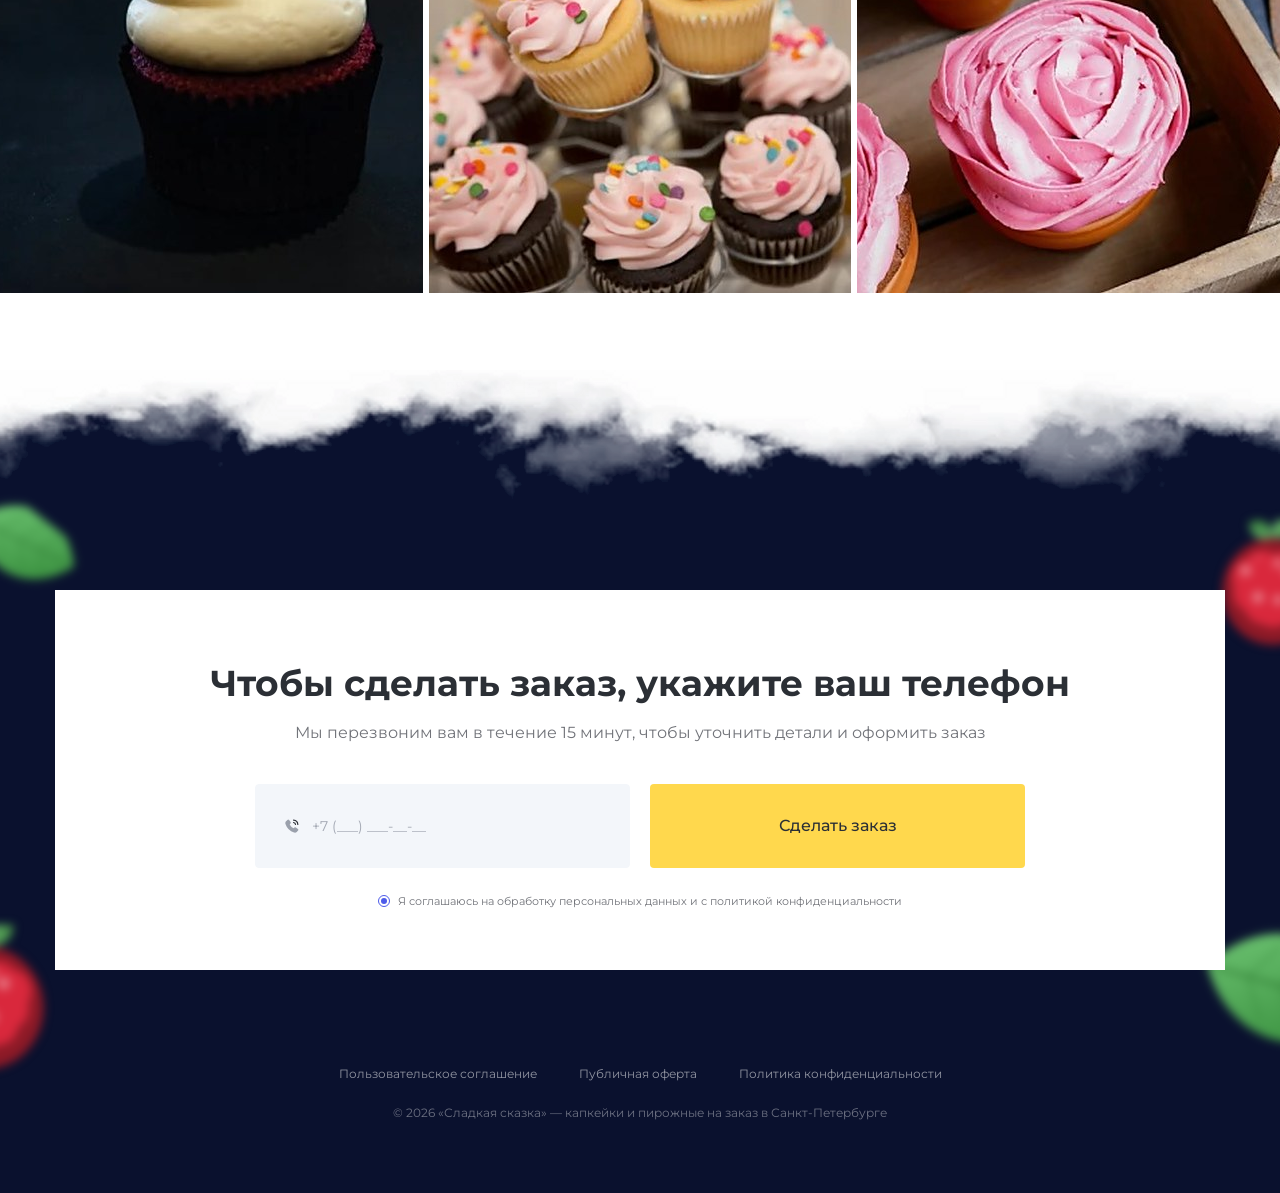
==== commit 13182280: "Use the real design photos, hero art and cloud dividers Replace the drawn placeholders with photos c" ====
--- a/cupcakes/index.html
+++ b/cupcakes/index.html
@@ -32,8 +32,8 @@
   <section class="hero">
     <img class="decor decor--blur hero__berry hero__berry--left" src="images/decor/raspberry.png" width="140" height="140" alt="">
     <img class="decor decor--blur hero__berry hero__berry--right" src="images/decor/raspberry.png" width="140" height="140" alt="">
-    <img class="hero__image" src="images/hero/cupcakes.png" width="940" height="860" alt="Капкейки с ягодами на стеклянной подставке">
-    <img class="decor hero__berry hero__berry--stand" src="images/decor/raspberry.png" width="140" height="140" alt="">
+    <img class="hero__art" src="images/hero/hero-art.webp" width="1920" height="1150" alt="Капкейки с ягодами на стеклянной подставке">
+    <img class="hero__image" src="images/hero/cupcakes.webp" width="828" height="797" alt="Капкейки с ягодами на стеклянной подставке">
     <img class="hero__cloud" src="images/clouds/cloud-hero.png" width="1920" height="520" alt="">
     <img class="decor decor--blur hero__leaf" src="images/decor/leaf.png" width="180" height="120" alt="">
 
@@ -76,7 +76,7 @@
 
       <ul class="catalog__list">
         <li class="card">
-          <img class="card__image" src="images/catalog/cupcake-1.jpg" width="375" height="250" alt="Капкейки «Кремовый замок»">
+          <img class="card__image" src="images/catalog/cupcake-1.jpg" width="376" height="245" alt="Капкейки «Кремовый замок»">
           <div class="card__body">
             <h3 class="card__title">Кремовый замок</h3>
             <p class="card__text">Нежный крем любого цвета <br>на выбор, вафельная основа</p>
@@ -85,7 +85,7 @@
           </div>
         </li>
         <li class="card">
-          <img class="card__image" src="images/catalog/cupcake-2.jpg" width="375" height="250" alt="Капкейки «Малиновый рай»">
+          <img class="card__image" src="images/catalog/cupcake-2.jpg" width="376" height="245" alt="Капкейки «Малиновый рай»">
           <div class="card__body">
             <h3 class="card__title">Малиновый рай</h3>
             <p class="card__text">Воздушный крем, темная <br>основа и ягода малины</p>
@@ -94,7 +94,7 @@
           </div>
         </li>
         <li class="card">
-          <img class="card__image" src="images/catalog/cupcake-3.jpg" width="375" height="250" alt="Капкейки «Фейерверк»">
+          <img class="card__image" src="images/catalog/cupcake-3.jpg" width="376" height="245" alt="Капкейки «Фейерверк»">
           <div class="card__body">
             <h3 class="card__title">Фейерверк</h3>
             <p class="card__text">Разноцветные крем, <br>с бисквитной основой</p>
@@ -103,7 +103,7 @@
           </div>
         </li>
         <li class="card">
-          <img class="card__image" src="images/catalog/cupcake-4.jpg" width="375" height="250" alt="Капкейки «Шоколадный мир»">
+          <img class="card__image" src="images/catalog/cupcake-4.jpg" width="376" height="245" alt="Капкейки «Шоколадный мир»">
           <div class="card__body">
             <h3 class="card__title">Шоколадный мир</h3>
             <p class="card__text">Ореховая стружка, нежный <br>крем и шоколадная основа</p>
@@ -112,7 +112,7 @@
           </div>
         </li>
         <li class="card">
-          <img class="card__image" src="images/catalog/cupcake-5.jpg" width="375" height="250" alt="Капкейки «Слезы дракона»">
+          <img class="card__image" src="images/catalog/cupcake-5.jpg" width="376" height="245" alt="Капкейки «Слезы дракона»">
           <div class="card__body">
             <h3 class="card__title">Слезы дракона</h3>
             <p class="card__text">Нежный крем любого цвета <br>на выбор, вафельная основа</p>
@@ -121,7 +121,7 @@
           </div>
         </li>
         <li class="card">
-          <img class="card__image" src="images/catalog/cupcake-6.jpg" width="375" height="250" alt="Капкейки «Летняя фантазия»">
+          <img class="card__image" src="images/catalog/cupcake-6.jpg" width="376" height="245" alt="Капкейки «Летняя фантазия»">
           <div class="card__body">
             <h3 class="card__title">Летняя фантазия</h3>
             <p class="card__text">Украшения в форме сердец, <br>для любимого человека</p>
@@ -130,7 +130,7 @@
           </div>
         </li>
         <li class="card">
-          <img class="card__image" src="images/catalog/cupcake-7.jpg" width="375" height="250" alt="Капкейки «Мыс безумия»">
+          <img class="card__image" src="images/catalog/cupcake-7.jpg" width="376" height="245" alt="Капкейки «Мыс безумия»">
           <div class="card__body">
             <h3 class="card__title">Мыс безумия</h3>
             <p class="card__text">Разноцветная основа, <br>стружка и нежный крем</p>
@@ -139,7 +139,7 @@
           </div>
         </li>
         <li class="card">
-          <img class="card__image" src="images/catalog/cupcake-8.jpg" width="375" height="250" alt="Капкейки «Облачная сказка»">
+          <img class="card__image" src="images/catalog/cupcake-8.jpg" width="376" height="245" alt="Капкейки «Облачная сказка»">
           <div class="card__body">
             <h3 class="card__title">Облачная сказка</h3>
             <p class="card__text">Светлая основа, нежный <br>крем со стружкой сверху</p>
@@ -148,7 +148,7 @@
           </div>
         </li>
         <li class="card">
-          <img class="card__image" src="images/catalog/cupcake-9.jpg" width="375" height="250" alt="Капкейки «Темный рыцарь»">
+          <img class="card__image" src="images/catalog/cupcake-9.jpg" width="376" height="245" alt="Капкейки «Темный рыцарь»">
           <div class="card__body">
             <h3 class="card__title">Темный рыцарь</h3>
             <p class="card__text">Тёмная основа, нежный <br>крем и вкусные шарики</p>
@@ -278,15 +278,15 @@
       <p class="subtitle">Посмотрите фото реальных заказов из нашего instagram</p>
     </div>
     <ul class="gallery__grid">
-      <li><img src="images/gallery/order-1.jpg" width="640" height="448" alt="Капкейки с ягодами в синих обёртках" loading="lazy"></li>
-      <li><img src="images/gallery/order-2.jpg" width="640" height="448" alt="Мини-капкейки к празднику" loading="lazy"></li>
-      <li><img src="images/gallery/order-3.jpg" width="640" height="448" alt="Шоколадные капкейки" loading="lazy"></li>
-      <li><img src="images/gallery/order-4.jpg" width="640" height="448" alt="Новогодний заказ с подарками" loading="lazy"></li>
-      <li><img src="images/gallery/order-5.jpg" width="640" height="448" alt="Шоколадные тарталетки с клубникой" loading="lazy"></li>
-      <li><img src="images/gallery/order-6.jpg" width="640" height="448" alt="Розовый капкейк" loading="lazy"></li>
-      <li><img src="images/gallery/order-7.jpg" width="640" height="448" alt="Капкейк «Красный бархат»" loading="lazy"></li>
-      <li><img src="images/gallery/order-8.jpg" width="640" height="448" alt="Пирамида из капкейков" loading="lazy"></li>
-      <li><img src="images/gallery/order-9.jpg" width="640" height="448" alt="Капкейки с кремовыми розами" loading="lazy"></li>
+      <li><img src="images/gallery/order-1.jpg" width="640" height="446" alt="Капкейки с ягодами в синих обёртках" loading="lazy"></li>
+      <li><img src="images/gallery/order-2.jpg" width="640" height="446" alt="Мини-капкейки к празднику" loading="lazy"></li>
+      <li><img src="images/gallery/order-3.jpg" width="640" height="446" alt="Шоколадные капкейки" loading="lazy"></li>
+      <li><img src="images/gallery/order-4.jpg" width="640" height="446" alt="Новогодний заказ с подарками" loading="lazy"></li>
+      <li><img src="images/gallery/order-5.jpg" width="640" height="446" alt="Шоколадные тарталетки с клубникой" loading="lazy"></li>
+      <li><img src="images/gallery/order-6.jpg" width="640" height="446" alt="Розовый капкейк" loading="lazy"></li>
+      <li><img src="images/gallery/order-7.jpg" width="640" height="446" alt="Капкейк «Красный бархат»" loading="lazy"></li>
+      <li><img src="images/gallery/order-8.jpg" width="640" height="446" alt="Пирамида из капкейков" loading="lazy"></li>
+      <li><img src="images/gallery/order-9.jpg" width="640" height="446" alt="Капкейки с кремовыми розами" loading="lazy"></li>
     </ul>
   </section>
 
--- a/cupcakes/css/style.css
+++ b/cupcakes/css/style.css
@@ -246,12 +246,23 @@
   color: #e7eefc;
 }
 
+.hero__art {
+  position: absolute;
+  top: 0;
+  left: 50%;
+  z-index: 1;
+  width: 1920px;
+  max-width: none;
+  transform: translateX(-50%);
+}
+
+/* tablet/mobile replacements for the desktop art layer */
+.hero__image,
+.hero__cloud { display: none; }
+
 .hero__image {
   position: absolute;
-  top: 150px;
-  left: calc(50% + 20px);
   z-index: 1;
-  width: 940px;
   max-width: none;
 }
 
@@ -267,7 +278,6 @@
 
 .hero__berry--left { top: 255px; left: calc(50% - 962px); width: 135px; }
 .hero__berry--right { top: 145px; left: calc(50% + 840px); width: 135px; }
-.hero__berry--stand { top: 935px; left: calc(50% + 565px); z-index: 3; width: 140px; }
 .hero__leaf { top: 1010px; left: calc(50% - 955px); z-index: 3; width: 245px; transform: rotate(-12deg); }
 
 /* =========================================================
@@ -801,8 +811,9 @@
 @media (max-width: 1229px) {
   :root { --container: calc(100% - 60px); }
 
-  .hero__image { top: 420px; left: auto; right: -60px; width: 520px; }
-  .hero__berry--stand { top: 860px; left: auto; right: 40px; width: 110px; }
+  .hero__art { display: none; }
+  .hero__image, .hero__cloud { display: block; }
+  .hero__image { top: 400px; right: -40px; width: 540px; }
   .about__content { margin-left: 0; }
   .card__text br { display: none; }
   .custom__content { margin-left: auto; width: 470px; }
@@ -823,7 +834,6 @@
   .hero__cloud { width: 1400px; }
   .hero__content { padding-top: 120px; }
   .hero__title { font-size: 38px; line-height: 48px; }
-  .hero__berry--stand { top: auto; bottom: 70px; right: 30px; }
   .hero__leaf { top: auto; bottom: 20px; width: 180px; left: -40px; }
   .cloud { width: 1400px; }
   .header__address { display: none; }
@@ -888,7 +898,6 @@
   .hero__note br { display: none; }
   .hero__image { width: 420px; margin-top: 20px; }
   .hero__berry--left, .hero__berry--right, .hero__leaf { display: none; }
-  .hero__berry--stand { display: none; }
 
   .catalog__list { grid-template-columns: 1fr; gap: 20px; }
   .card__body { padding: 30px 24px 32px; }
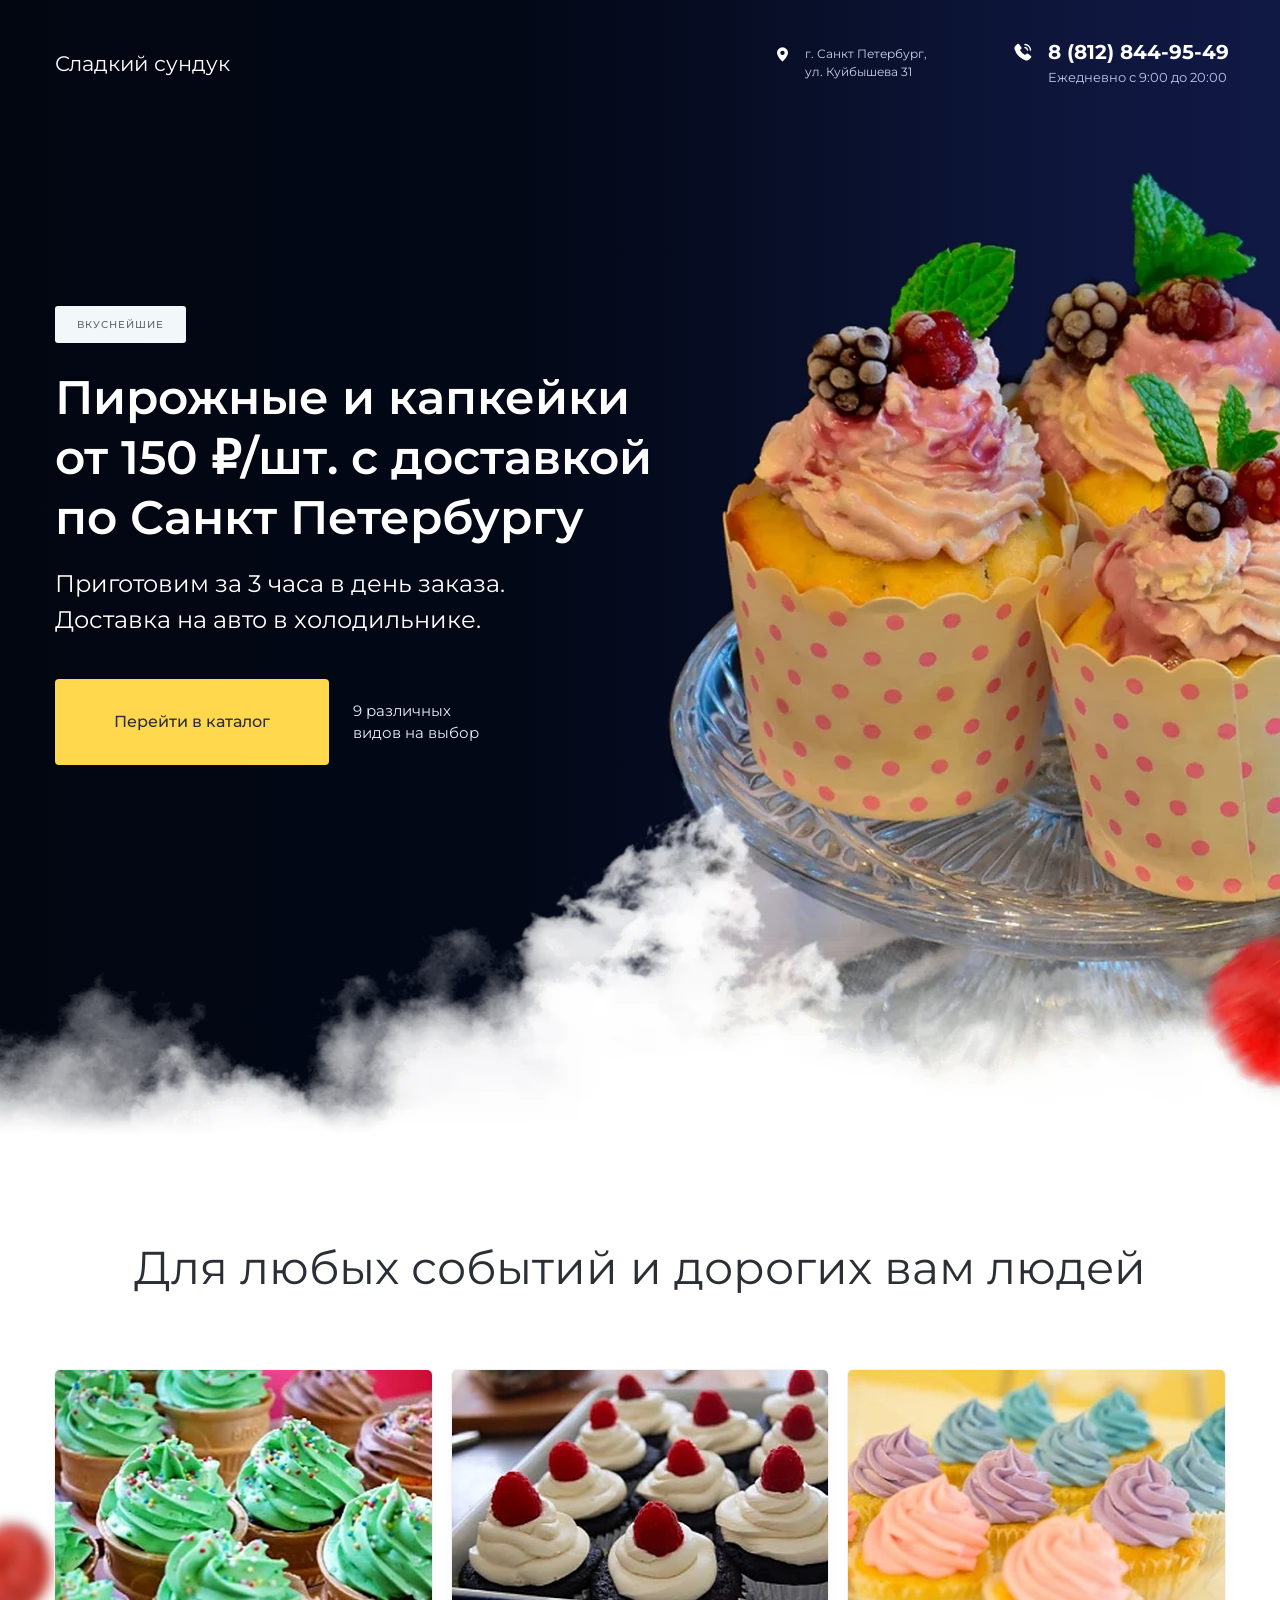
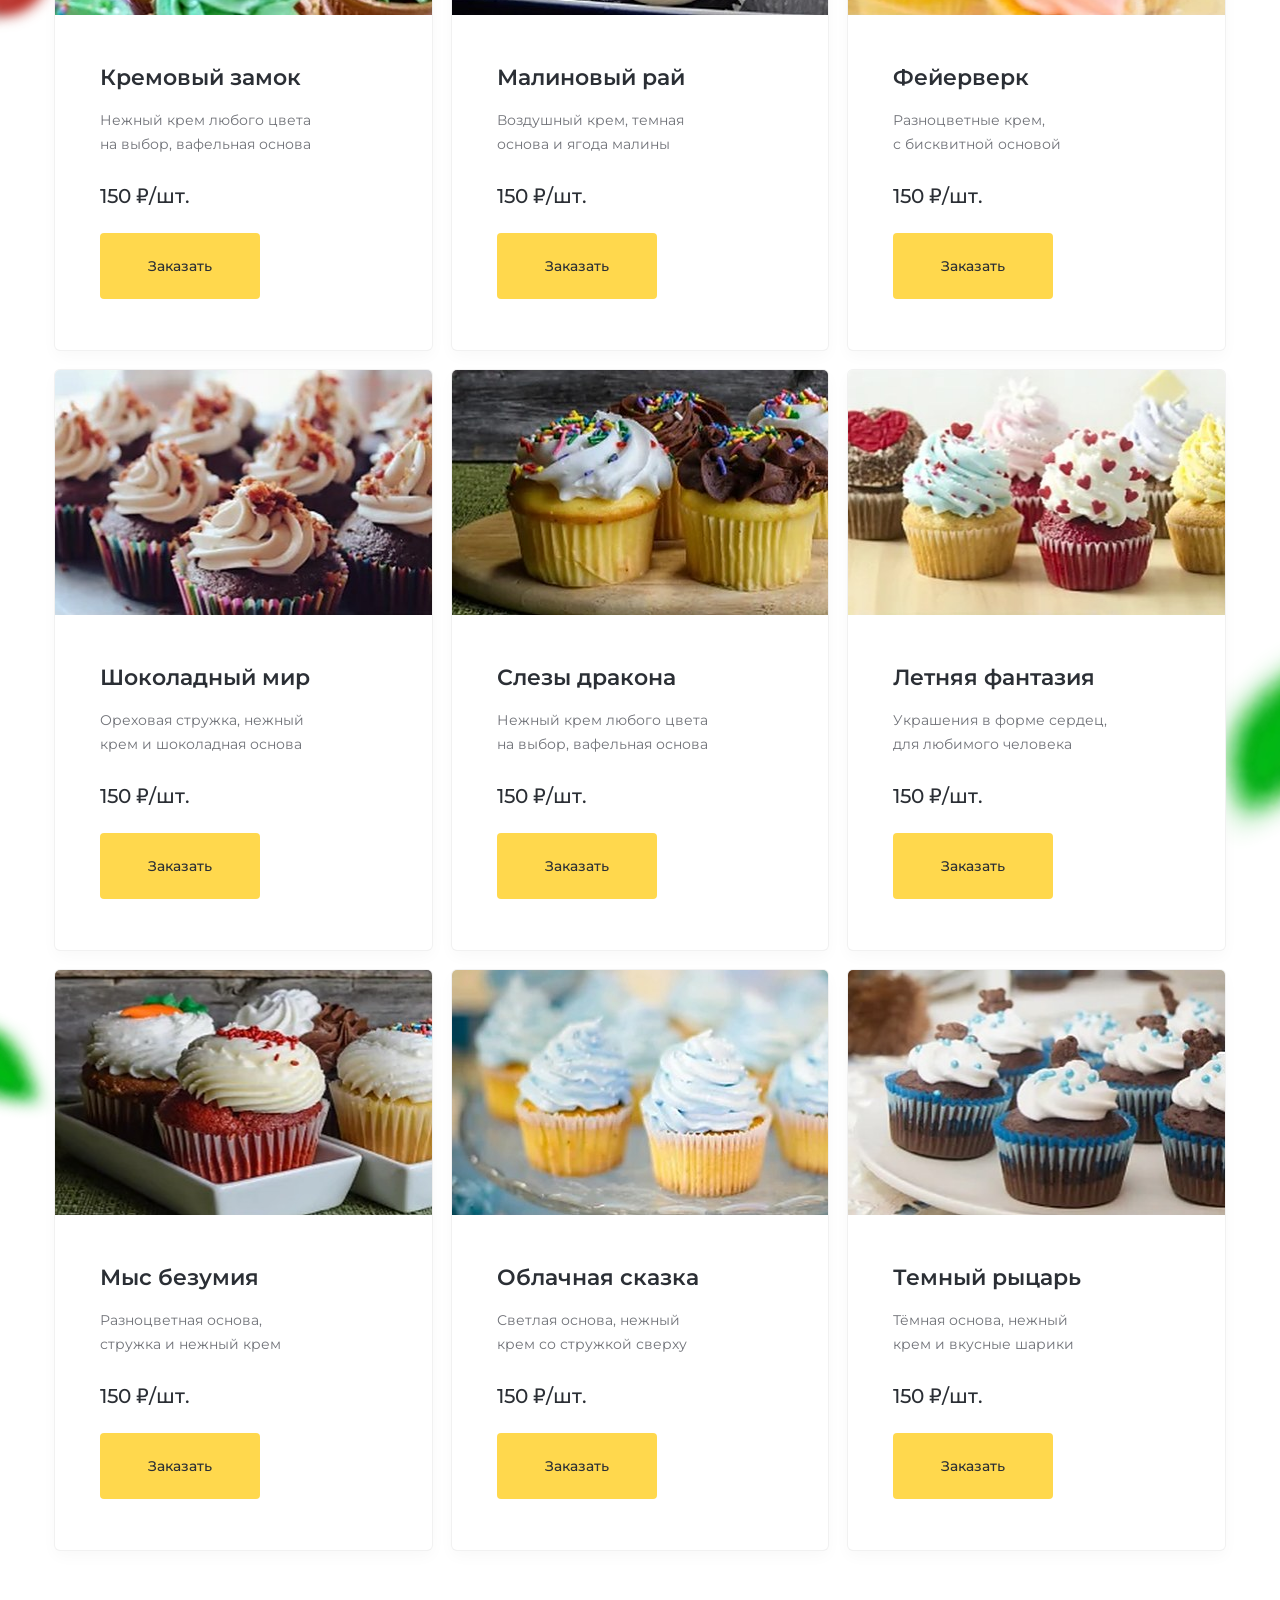
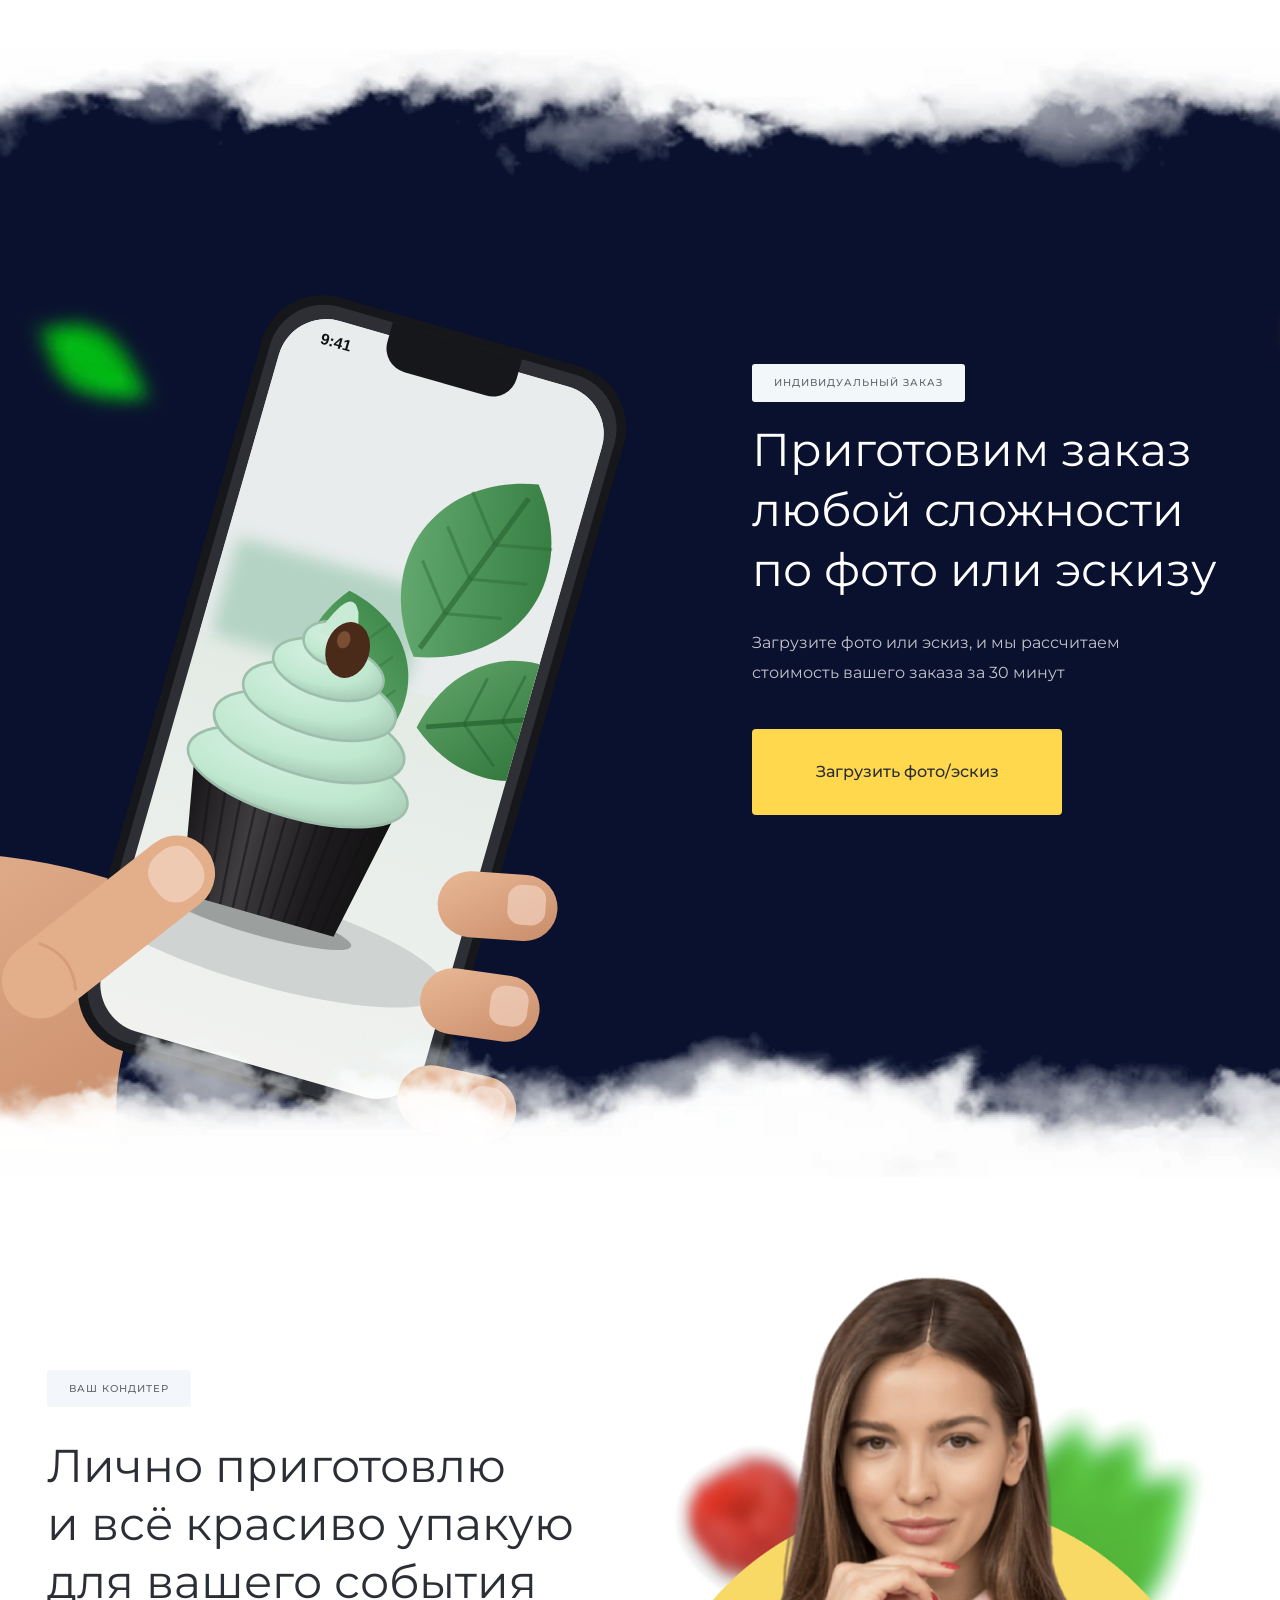
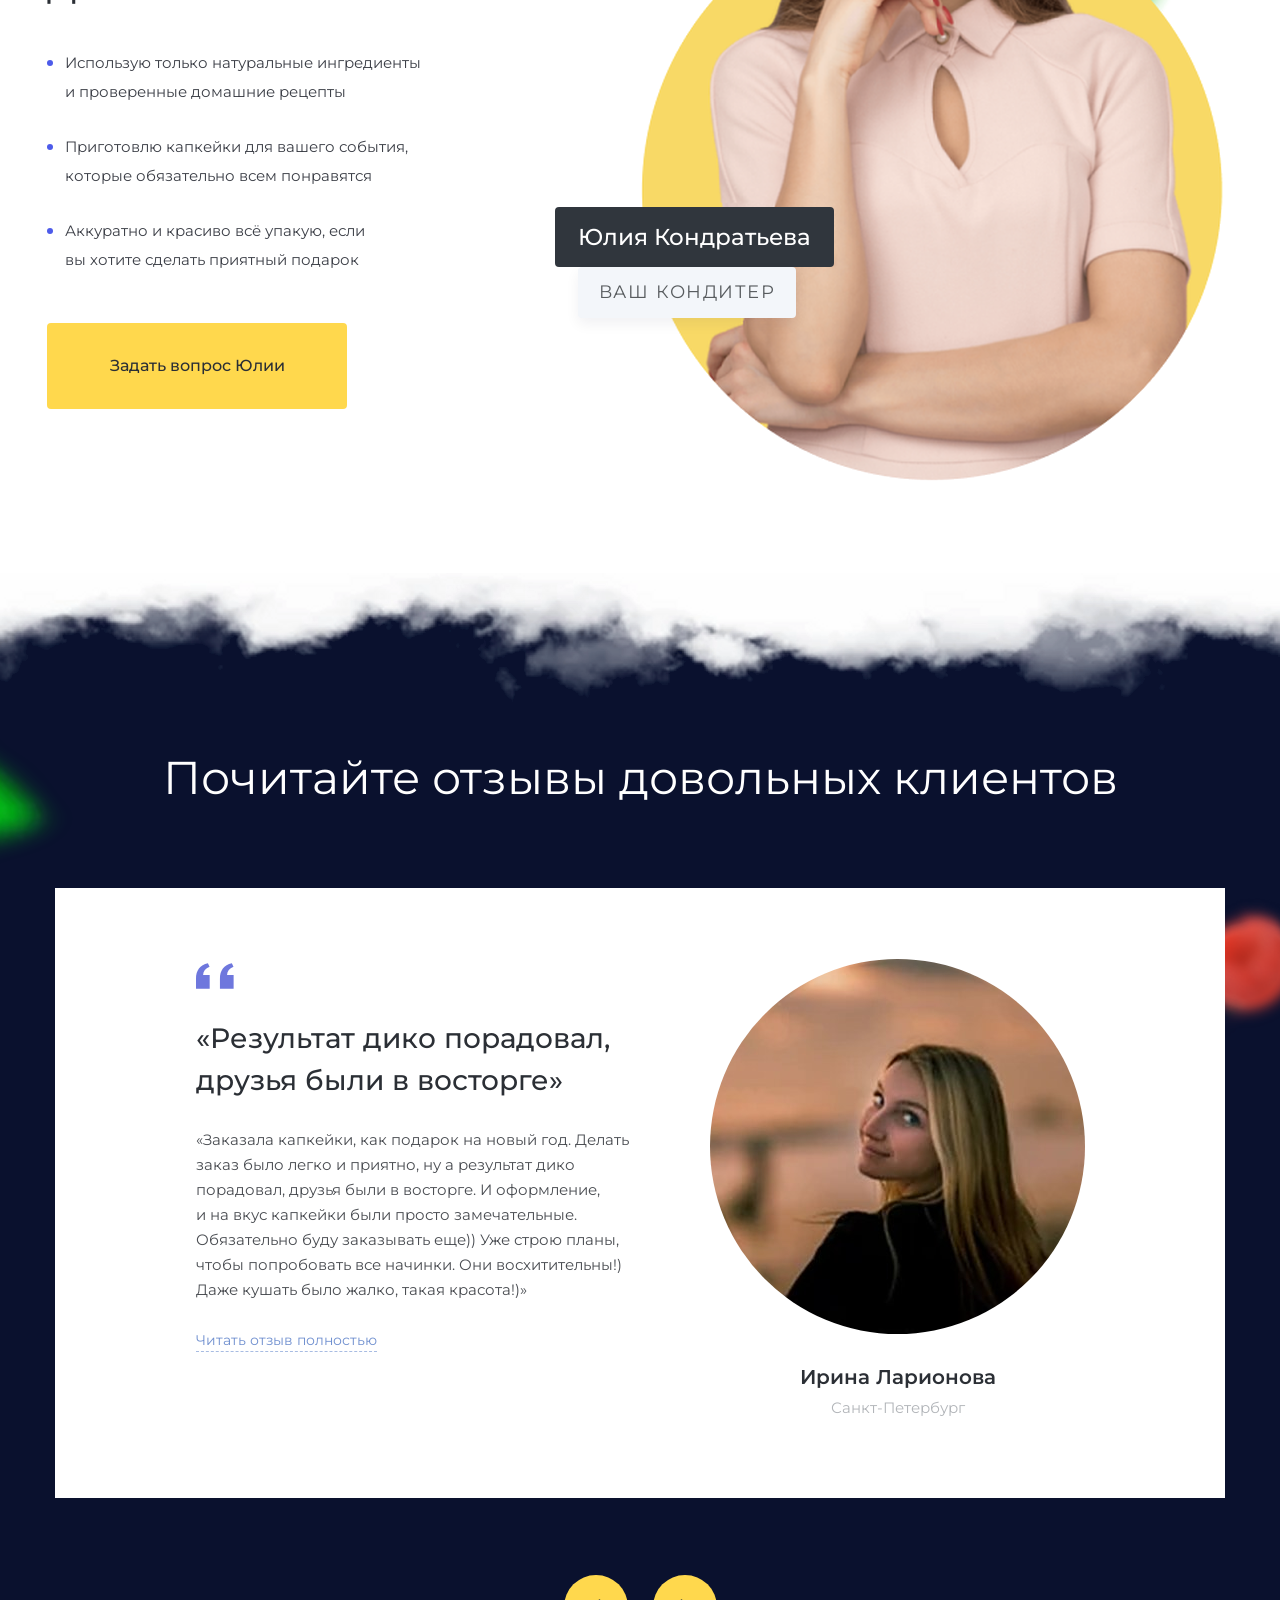
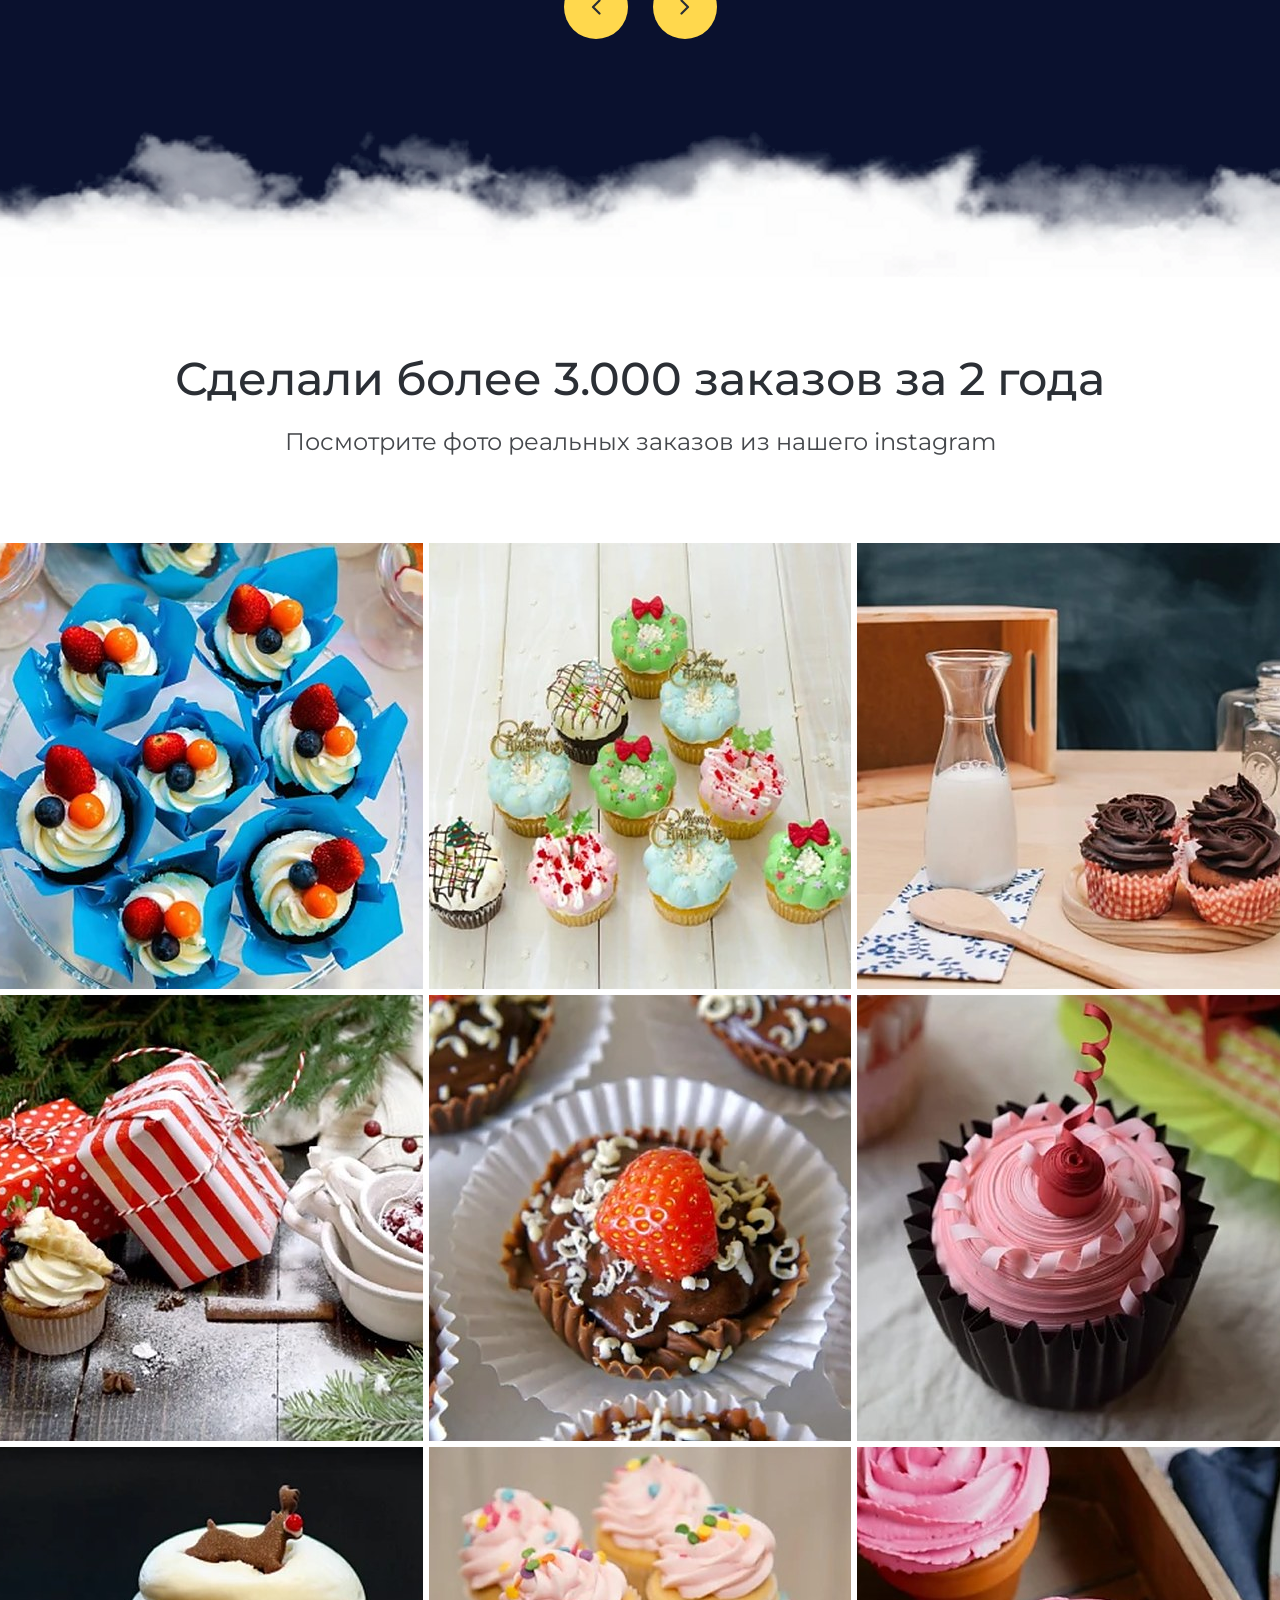
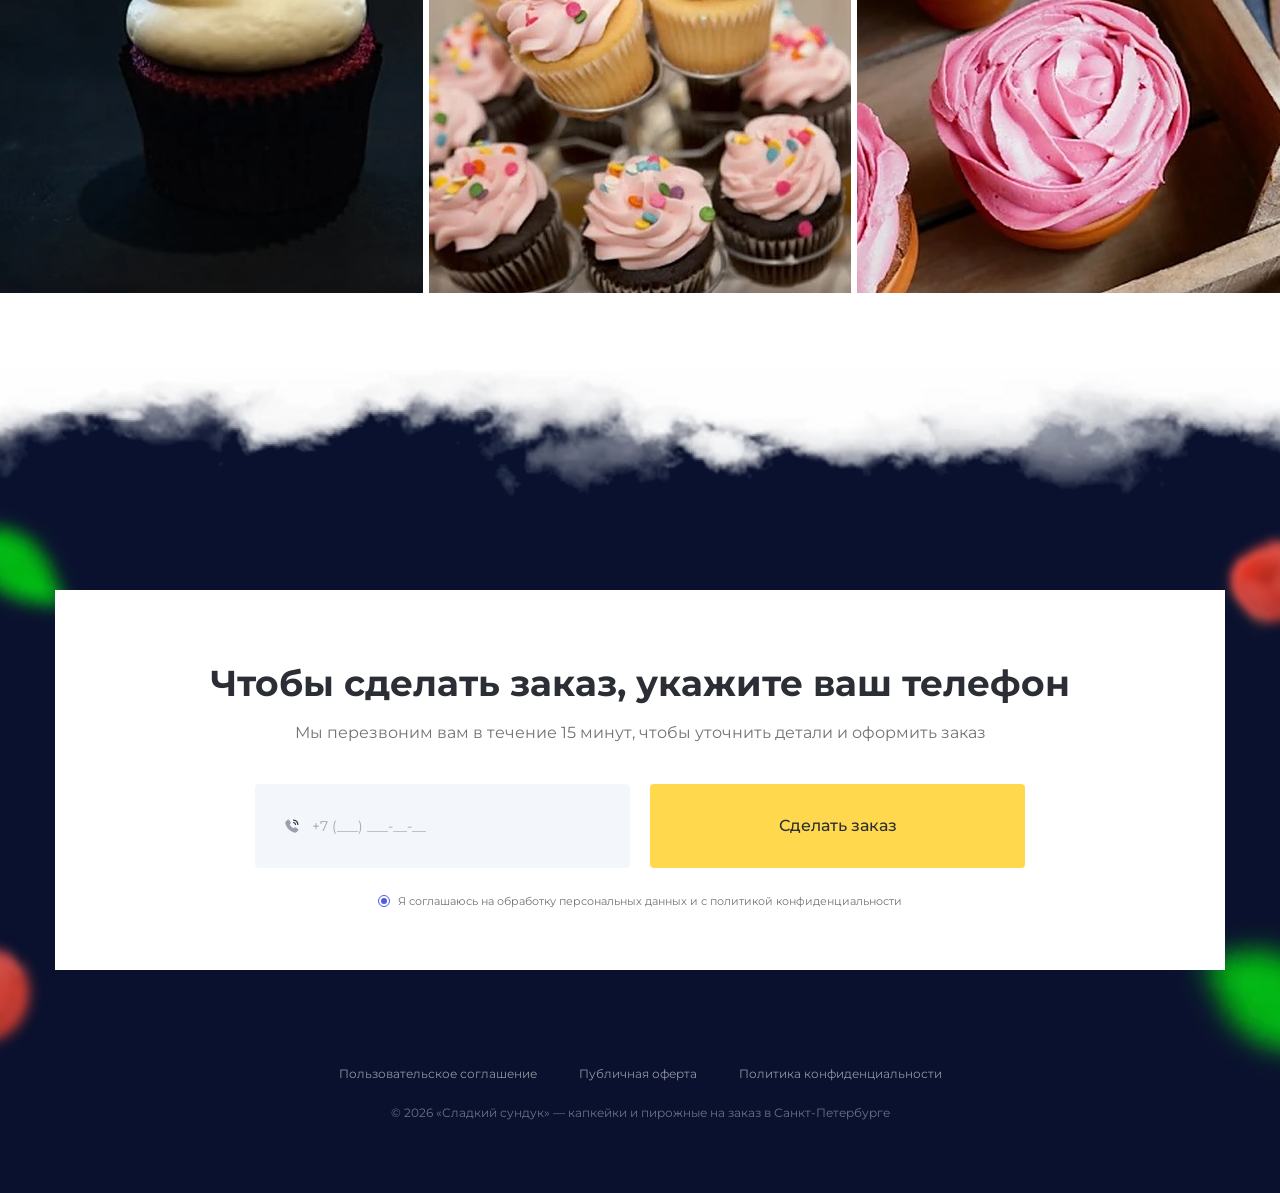
==== commit ee1c70f4: "Add the confectioner photo, real decor and design texts - Confectioner block is now the composite cu" ====
--- a/cupcakes/index.html
+++ b/cupcakes/index.html
@@ -3,7 +3,7 @@
 <head>
   <meta charset="UTF-8">
   <meta name="viewport" content="width=device-width, initial-scale=1.0">
-  <title>Сладкая сказка — пирожные и капкейки с доставкой по Санкт-Петербургу</title>
+  <title>Сладкий сундук — пирожные и капкейки с доставкой по Санкт-Петербургу</title>
   <meta name="description" content="Пирожные и капкейки от 150 ₽/шт. Приготовим за 3 часа в день заказа и доставим по Санкт-Петербургу.">
   <link rel="stylesheet" href="css/fonts.css">
   <link rel="stylesheet" href="css/style.css">
@@ -30,12 +30,12 @@
 
   <!-- ===== Hero ===== -->
   <section class="hero">
-    <img class="decor decor--blur hero__berry hero__berry--left" src="images/decor/raspberry.png" width="140" height="140" alt="">
-    <img class="decor decor--blur hero__berry hero__berry--right" src="images/decor/raspberry.png" width="140" height="140" alt="">
+    <img class="decor hero__berry hero__berry--left" src="images/decor/raspberry.png" width="189" height="191" alt="">
+    <img class="decor hero__berry hero__berry--right" src="images/decor/raspberry.png" width="189" height="191" alt="">
     <img class="hero__art" src="images/hero/hero-art.webp" width="1920" height="1150" alt="Капкейки с ягодами на стеклянной подставке">
     <img class="hero__image" src="images/hero/cupcakes.webp" width="828" height="797" alt="Капкейки с ягодами на стеклянной подставке">
     <img class="hero__cloud" src="images/clouds/cloud-hero.png" width="1920" height="520" alt="">
-    <img class="decor decor--blur hero__leaf" src="images/decor/leaf.png" width="180" height="120" alt="">
+    <img class="decor hero__leaf" src="images/decor/leaf.png" width="241" height="163" alt="">
 
     <div class="container">
       <header class="header">
@@ -67,9 +67,9 @@
 
   <!-- ===== Catalog ===== -->
   <section class="catalog" id="catalog">
-    <img class="decor decor--blur catalog__berry" src="images/decor/raspberry.png" width="140" height="140" alt="">
-    <img class="decor decor--blur catalog__leaf catalog__leaf--right" src="images/decor/leaf.png" width="180" height="120" alt="">
-    <img class="decor decor--blur catalog__leaf catalog__leaf--left" src="images/decor/leaf.png" width="180" height="120" alt="">
+    <img class="decor catalog__berry" src="images/decor/raspberry.png" width="189" height="191" alt="">
+    <img class="decor catalog__leaf catalog__leaf--right" src="images/decor/leaf.png" width="241" height="163" alt="">
+    <img class="decor catalog__leaf catalog__leaf--left" src="images/decor/leaf.png" width="241" height="163" alt="">
 
     <div class="container">
       <h2 class="title">Для любых событий и дорогих вам людей</h2>
@@ -163,8 +163,8 @@
   <!-- ===== Custom order ===== -->
   <section class="custom dark">
     <img class="cloud cloud--top" src="images/clouds/cloud-top.png" width="1920" height="170" alt="">
-    <img class="decor decor--blur custom__leaf" src="images/decor/leaf.png" width="180" height="120" alt="">
-    <img class="decor decor--blur custom__berry" src="images/decor/raspberry.png" width="140" height="140" alt="">
+    <img class="decor custom__leaf" src="images/decor/leaf.png" width="241" height="163" alt="">
+    <img class="decor custom__berry" src="images/decor/raspberry.png" width="189" height="191" alt="">
     <img class="custom__image" src="images/custom/phone-hand.png" width="960" height="880" alt="Фото капкейка на экране телефона">
     <img class="cloud cloud--bottom" src="images/clouds/cloud-bottom.png" width="1920" height="300" alt="">
 
@@ -196,13 +196,9 @@
       </div>
 
       <div class="about__photo">
-        <img class="decor decor--blur about__berry" src="images/decor/raspberry.png" width="140" height="140" alt="">
-        <img class="decor decor--blur about__mint" src="images/decor/mint.png" width="160" height="200" alt="">
-        <img class="about__person" src="images/about/confectioner.png" width="560" height="800" alt="Кондитер Юлия Кондратьева">
-        <div class="about__badge">
-          <span class="about__name">Юлия Кондратьева</span>
-          <span class="about__role">Ваш кондитер</span>
-        </div>
+        <img class="about__person" src="images/about/confectioner.png" width="586" height="826" alt="Кондитер Юлия Кондратьева">
+        <span class="about__name">Юлия Кондратьева</span>
+        <span class="about__role">Ваш кондитер</span>
       </div>
     </div>
   </section>
@@ -210,8 +206,8 @@
   <!-- ===== Reviews ===== -->
   <section class="reviews dark">
     <img class="cloud cloud--top" src="images/clouds/cloud-top.png" width="1920" height="170" alt="">
-    <img class="decor decor--blur reviews__leaf" src="images/decor/leaf.png" width="180" height="120" alt="">
-    <img class="decor decor--blur reviews__berry" src="images/decor/raspberry.png" width="140" height="140" alt="">
+    <img class="decor reviews__leaf" src="images/decor/leaf.png" width="241" height="163" alt="">
+    <img class="decor reviews__berry" src="images/decor/raspberry.png" width="189" height="191" alt="">
     <img class="cloud cloud--bottom" src="images/clouds/cloud-bottom.png" width="1920" height="300" alt="">
 
     <div class="container">
@@ -223,7 +219,7 @@
             <div class="review__body">
               <svg class="review__quote"><use href="#i-quote"/></svg>
               <h3 class="review__title">«Результат дико порадовал, <br>друзья были в восторге»</h3>
-              <p class="review__text">«Заказала капкейки, как подарок на новый год. Делать <br>заказ было легко и приятно, ну а результат дико <br>порадовал, друзья были в восторге. И оформление, <br>и на вкус капкейки были просто замечательные. <br>Обязательно буду заказывать ещё)) Уже строю планы, <br>чтобы попробовать все начинки. Они восхитительны!) <br>Даже кушать было жалко, такая красота!)»</p>
+              <p class="review__text">«Заказала капкейки, как подарок на новый год. Делать <br>заказ было легко и приятно, ну а результат дико <br>порадовал, друзья были в восторге. И оформление, <br>и на вкус капкейки были просто замечательные. <br>Обязательно буду заказывать еще)) Уже строю планы, <br>чтобы попробовать все начинки. Они восхитительны!) <br>Даже кушать было жалко, такая красота!)»</p>
               <a class="review__link" href="#">Читать отзыв полностью</a>
             </div>
             <div class="review__author">
@@ -293,10 +289,10 @@
   <!-- ===== Order + footer ===== -->
   <footer class="footer dark" id="order">
     <img class="cloud cloud--top" src="images/clouds/cloud-top.png" width="1920" height="170" alt="">
-    <img class="decor decor--blur footer__leaf footer__leaf--top" src="images/decor/leaf.png" width="180" height="120" alt="">
-    <img class="decor decor--blur footer__berry footer__berry--top" src="images/decor/raspberry.png" width="140" height="140" alt="">
-    <img class="decor decor--blur footer__berry footer__berry--bottom" src="images/decor/raspberry.png" width="140" height="140" alt="">
-    <img class="decor decor--blur footer__leaf footer__leaf--bottom" src="images/decor/leaf.png" width="180" height="120" alt="">
+    <img class="decor footer__leaf footer__leaf--top" src="images/decor/leaf.png" width="241" height="163" alt="">
+    <img class="decor footer__berry footer__berry--top" src="images/decor/raspberry.png" width="189" height="191" alt="">
+    <img class="decor footer__berry footer__berry--bottom" src="images/decor/raspberry.png" width="189" height="191" alt="">
+    <img class="decor footer__leaf footer__leaf--bottom" src="images/decor/leaf.png" width="241" height="163" alt="">
 
     <div class="container">
       <form class="order" data-order novalidate>
@@ -322,7 +318,7 @@
         <a href="#">Публичная оферта</a>
         <a href="#">Политика конфиденциальности</a>
       </nav>
-      <p class="footer__copy">© 2026 «Сладкая сказка» — капкейки и пирожные на заказ в Санкт-Петербурге</p>
+      <p class="footer__copy">© 2026 «Сладкий сундук» — капкейки и пирожные на заказ в Санкт-Петербурге</p>
     </div>
   </footer>
 
--- a/cupcakes/css/style.css
+++ b/cupcakes/css/style.css
@@ -66,13 +66,15 @@
 section,
 footer { position: relative; overflow: hidden; }
 
+/* the hero leaf hangs over the next section, as in the design */
+.hero { overflow: clip visible; }
+
 .decor {
   position: absolute;
   z-index: 1;
   pointer-events: none;
   user-select: none;
 }
-.decor--blur { filter: blur(5px); }
 
 .cloud {
   position: absolute;
@@ -276,9 +278,9 @@
   transform: translateX(-50%);
 }
 
-.hero__berry--left { top: 255px; left: calc(50% - 962px); width: 135px; }
-.hero__berry--right { top: 145px; left: calc(50% + 840px); width: 135px; }
-.hero__leaf { top: 1010px; left: calc(50% - 955px); z-index: 3; width: 245px; transform: rotate(-12deg); }
+.hero__berry--left { top: 256px; left: calc(50% - 999px); width: 169px; }
+.hero__berry--right { top: 147px; left: calc(50% + 832px); width: 158px; }
+.hero__leaf { top: 959px; left: calc(50% - 1049px); width: 402px; transform: rotate(-56deg); z-index: 3; }
 
 /* =========================================================
    Catalog
@@ -346,9 +348,9 @@
 
 .card__price + .card__btn { margin-top: 22px; }
 
-.catalog__berry { top: 345px; left: calc(50% - 706px); width: 138px; }
-.catalog__leaf--right { top: 1110px; left: calc(50% + 552px); width: 185px; transform: rotate(-55deg); }
-.catalog__leaf--left { top: 1450px; left: calc(50% - 703px); width: 110px; transform: rotate(35deg); }
+.catalog__berry { top: 349px; left: calc(50% - 714px); width: 150px; }
+.catalog__leaf--right { top: 1097px; left: calc(50% + 511px); width: 262px; transform: rotate(-78deg); }
+.catalog__leaf--left { top: 1454px; left: calc(50% - 734px); width: 171px; transform: rotate(24deg); }
 
 /* =========================================================
    Custom order (dark)
@@ -391,8 +393,8 @@
   margin-top: 41px;
 }
 
-.custom__leaf { top: 254px; left: calc(50% - 606px); width: 120px; transform: rotate(30deg); }
-.custom__berry { top: 223px; left: calc(50% + 627px); width: 130px; }
+.custom__leaf { top: 254px; left: calc(50% - 638px); width: 183px; transform: rotate(18deg); }
+.custom__berry { top: 216px; left: calc(50% + 615px); width: 147px; }
 
 /* =========================================================
    About
@@ -444,74 +446,50 @@
 .about__photo {
   position: relative;
   flex-shrink: 0;
-  width: 580px;
-  height: 900px;
-  margin-top: 100px;
-  margin-right: -2px;
-}
-
-.about__photo::before {
-  content: "";
-  position: absolute;
-  top: 220px;
-  left: 0;
-  width: 580px;
-  height: 580px;
-  background: var(--yellow);
-  border-radius: 50%;
-}
-
+  width: 586px;
+  height: 826px;
+  margin-top: 78px;
+}
+
+/* composite from the design: photo, yellow circle and blurred decor on white */
 .about__person {
-  position: absolute;
-  top: 0;
-  left: 10px;
+  display: block;
+  width: 100%;
+  height: auto;
+}
+
+.about__name,
+.about__role {
+  position: absolute;
   z-index: 2;
-  width: 560px;
-  max-width: none;
-  /* round bottom: the photo is cut by the circle */
-  -webkit-mask:
-    linear-gradient(#000, #000) top / 100% 510px no-repeat,
-    radial-gradient(circle 290px at 280px 510px, #000 99.5%, transparent 100%) top / 100% 100% no-repeat;
-  mask:
-    linear-gradient(#000, #000) top / 100% 510px no-repeat,
-    radial-gradient(circle 290px at 280px 510px, #000 99.5%, transparent 100%) top / 100% 100% no-repeat;
-}
-
-.about__berry { top: 184px; left: 41px; z-index: 1; width: 117px; }
-.about__mint { top: 151px; left: 398px; z-index: 1; width: 148px; transform: rotate(12deg); }
-
-.about__badge {
-  position: absolute;
-  top: 532px;
-  left: -90px;
-  z-index: 3;
-  display: flex;
-  flex-direction: column;
-  align-items: center;
+  text-align: center;
+  border-radius: 4px;
 }
 
 .about__name {
-  width: 278px;
+  top: 549px;
+  left: -84px;
+  width: 279px;
   height: 60px;
   font-size: 23px;
   font-weight: 500;
   line-height: 60px;
-  text-align: center;
   color: #fff;
   background: var(--badge);
 }
 
 .about__role {
-  width: 211px;
-  height: 41px;
-  margin-top: 8px;
-  font-size: 13px;
-  line-height: 41px;
-  letter-spacing: 0.12em;
+  top: 609px;
+  left: -61px;
+  width: 218px;
+  height: 51px;
+  font-size: 18px;
+  line-height: 51px;
+  letter-spacing: 0.08em;
   text-transform: uppercase;
-  text-align: center;
   color: #585c5f;
   background: var(--light);
+  box-shadow: 0 6px 14px rgba(10, 17, 46, 0.06);
 }
 
 /* =========================================================
@@ -641,8 +619,8 @@
 .slider__btn:focus-visible { outline: 2px solid #fff; outline-offset: 3px; }
 .slider__btn svg { width: 10px; height: 16px; }
 
-.reviews__leaf { top: 176px; left: calc(50% - 760px); width: 165px; transform: rotate(10deg); }
-.reviews__berry { top: 331px; left: calc(50% + 548px); width: 122px; }
+.reviews__leaf { top: 146px; left: calc(50% - 799px); width: 241px; }
+.reviews__berry { top: 319px; left: calc(50% + 525px); width: 156px; }
 
 /* =========================================================
    Gallery
@@ -800,10 +778,10 @@
   color: rgba(255, 255, 255, 0.4);
 }
 
-.footer__leaf--top { top: 143px; left: calc(50% - 682px); width: 120px; transform: rotate(38deg); }
-.footer__berry--top { top: 153px; left: calc(50% + 568px); width: 130px; }
-.footer__berry--bottom { top: 558px; left: calc(50% - 730px); width: 150px; }
-.footer__leaf--bottom { top: 573px; left: calc(50% + 548px); width: 185px; transform: rotate(28deg); }
+.footer__leaf--top { top: 140px; left: calc(50% - 711px); width: 175px; transform: rotate(24deg); }
+.footer__berry--top { top: 151px; left: calc(50% + 561px); width: 134px; }
+.footer__berry--bottom { top: 556px; left: calc(50% - 738px); width: 153px; }
+.footer__leaf--bottom { top: 547px; left: calc(50% + 511px); width: 262px; transform: rotate(14deg); }
 
 /* =========================================================
    Responsive
@@ -849,8 +827,7 @@
   .about { height: auto; padding: 80px 0 140px; }
   .about .container { flex-direction: column; align-items: center; }
   .about__content { padding-top: 0; align-self: flex-start; }
-  .about__photo { margin-top: 60px; margin-right: 0; height: 840px; }
-  .about__badge { left: -40px; }
+  .about__photo { margin-top: 60px; }
 
   .reviews { height: auto; padding-top: 140px; padding-bottom: 220px; }
   .slider__track { height: auto; }
@@ -909,23 +886,9 @@
 
   .about__list li br { display: none; }
   .about__btn { width: 100%; height: 64px; }
-  .about__photo { width: 320px; height: 500px; margin-top: 40px; }
-  .about__photo::before { top: 140px; width: 320px; height: 320px; }
-  .about__person {
-    left: 5px;
-    width: 310px;
-    -webkit-mask:
-      linear-gradient(#000, #000) top / 100% 283px no-repeat,
-      radial-gradient(circle 160px at 155px 283px, #000 99.5%, transparent 100%) top / 100% 100% no-repeat;
-    mask:
-      linear-gradient(#000, #000) top / 100% 283px no-repeat,
-      radial-gradient(circle 160px at 155px 283px, #000 99.5%, transparent 100%) top / 100% 100% no-repeat;
-  }
-  .about__berry { top: 100px; left: 10px; width: 70px; }
-  .about__mint { top: 80px; left: 225px; width: 80px; }
-  .about__badge { top: 330px; left: -10px; }
-  .about__name { width: 220px; height: 48px; font-size: 15px; line-height: 48px; }
-  .about__role { width: 170px; height: 34px; line-height: 34px; }
+  .about__photo { width: 320px; height: 451px; margin-top: 40px; }
+  .about__name { top: 300px; left: -14px; width: 180px; height: 38px; font-size: 15px; line-height: 38px; }
+  .about__role { top: 338px; left: -2px; width: 140px; height: 30px; font-size: 11px; line-height: 30px; }
 
   .reviews { padding-top: 120px; padding-bottom: 200px; }
   .reviews .decor { display: none; }
